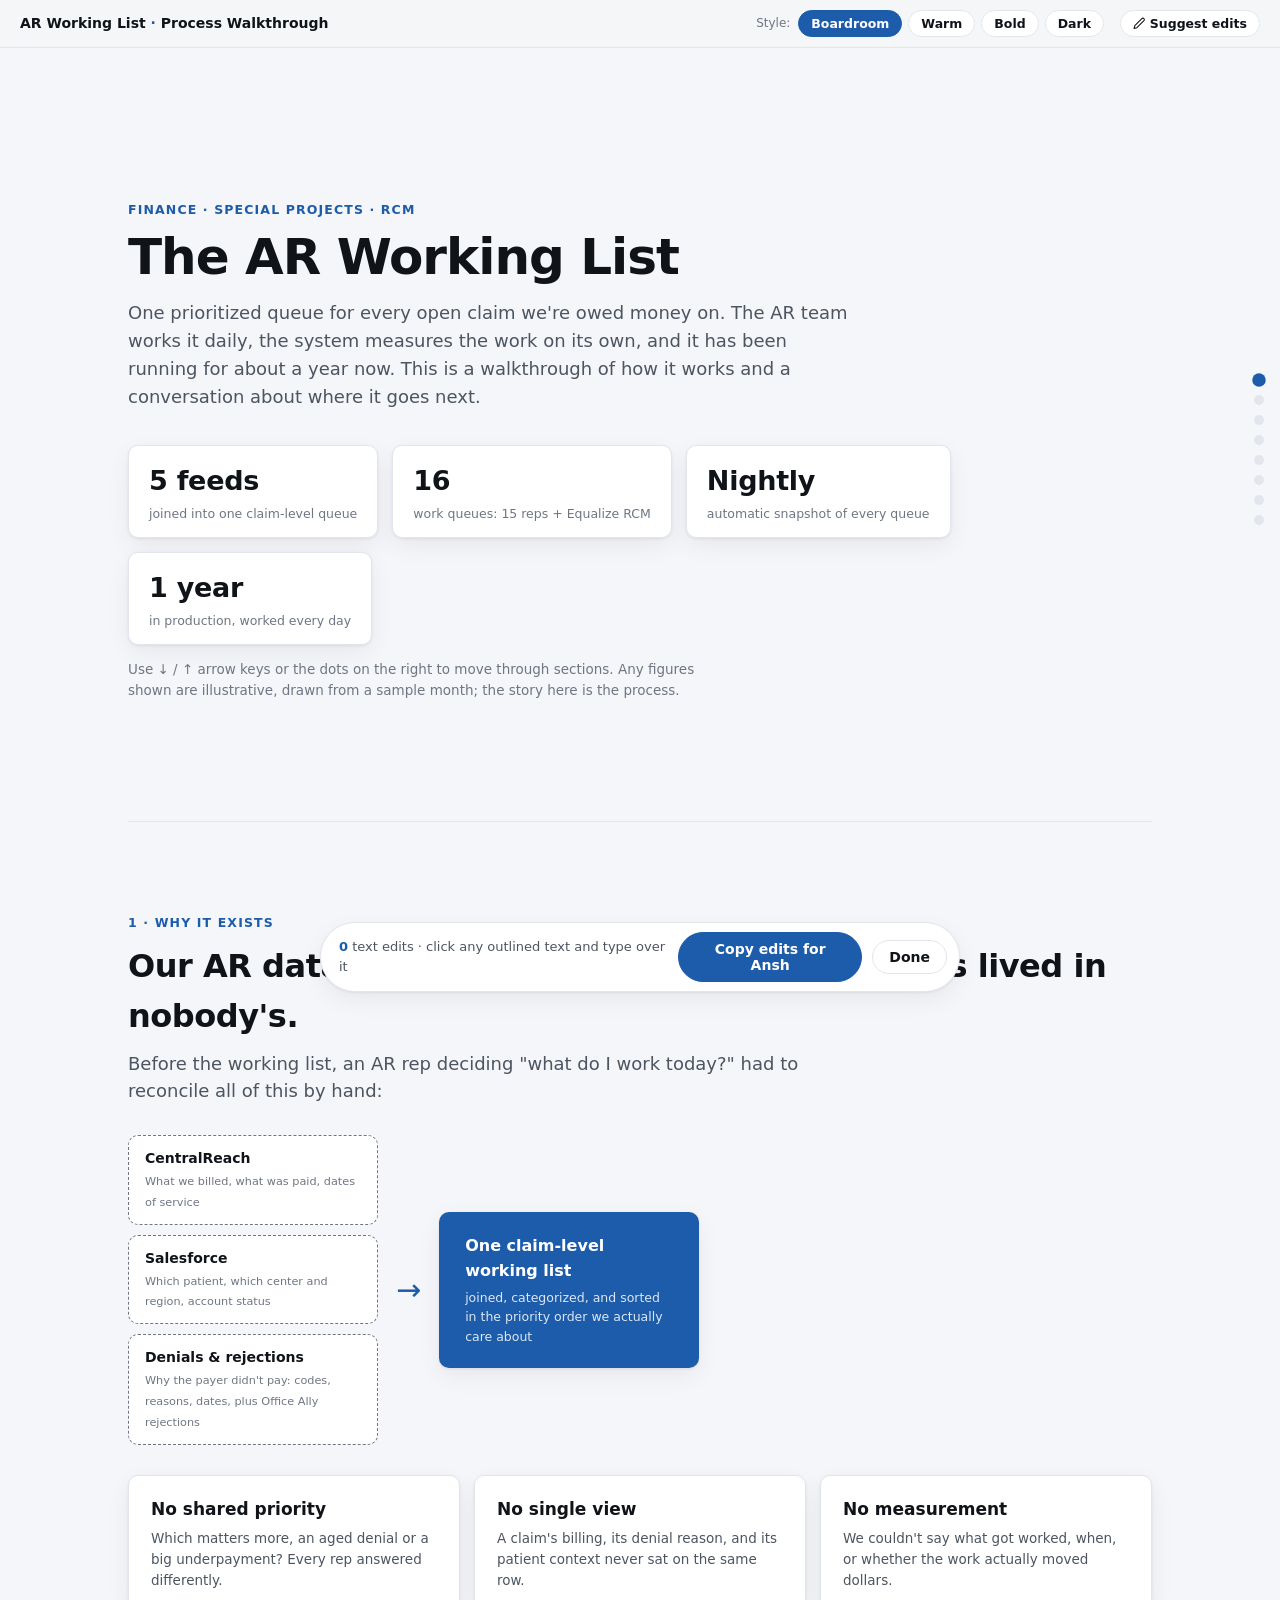
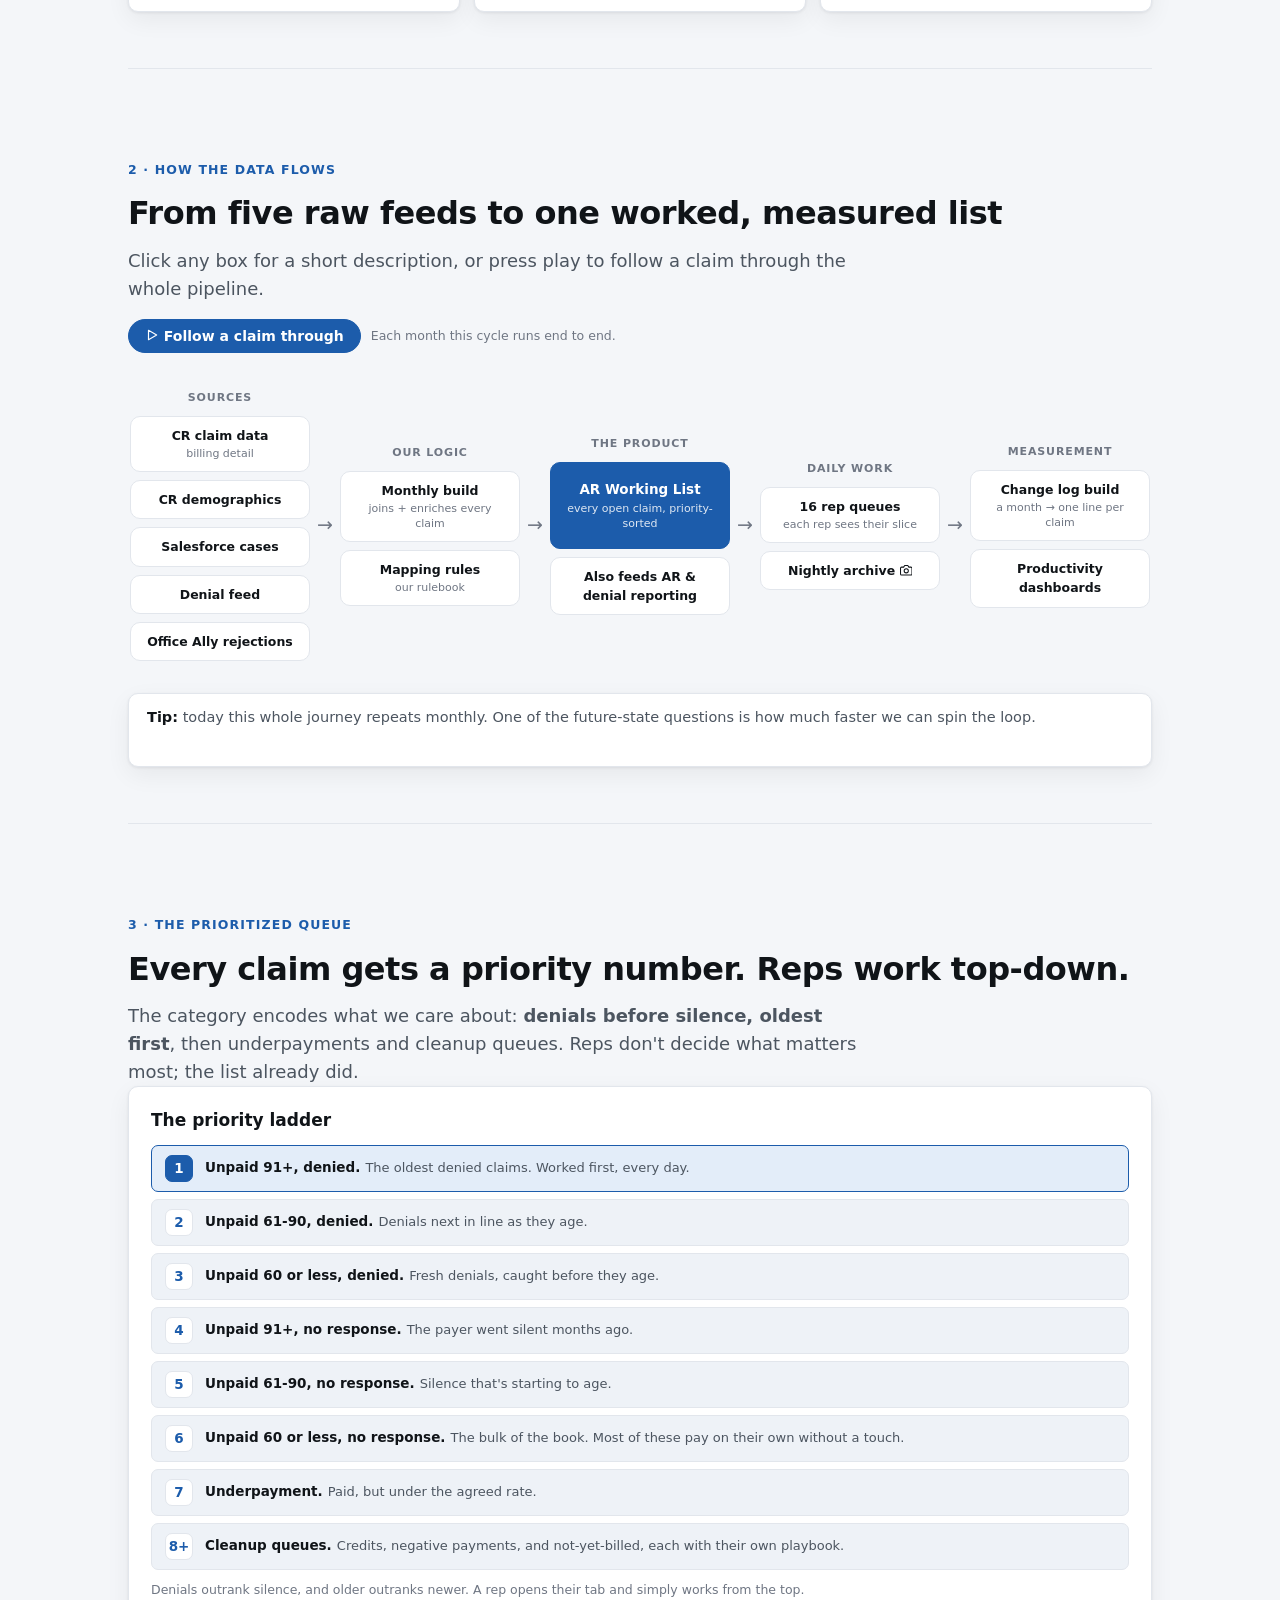
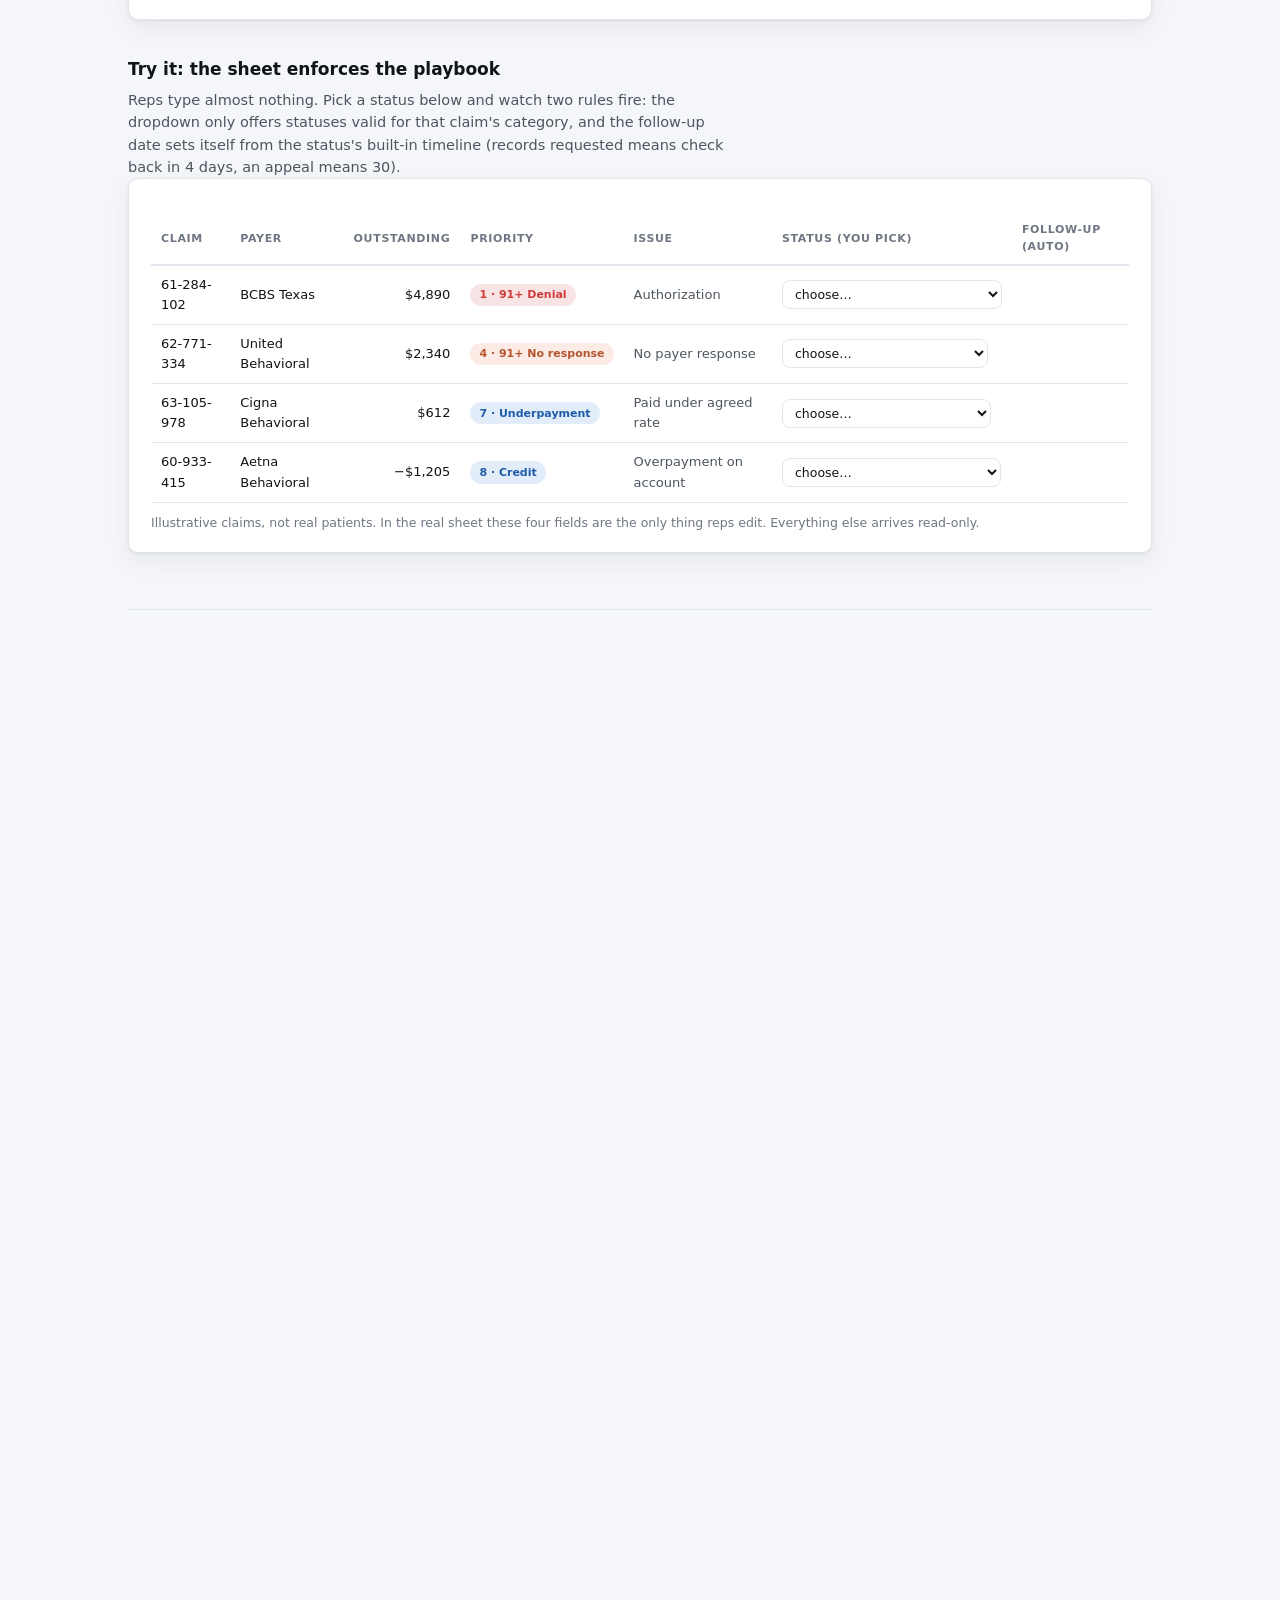
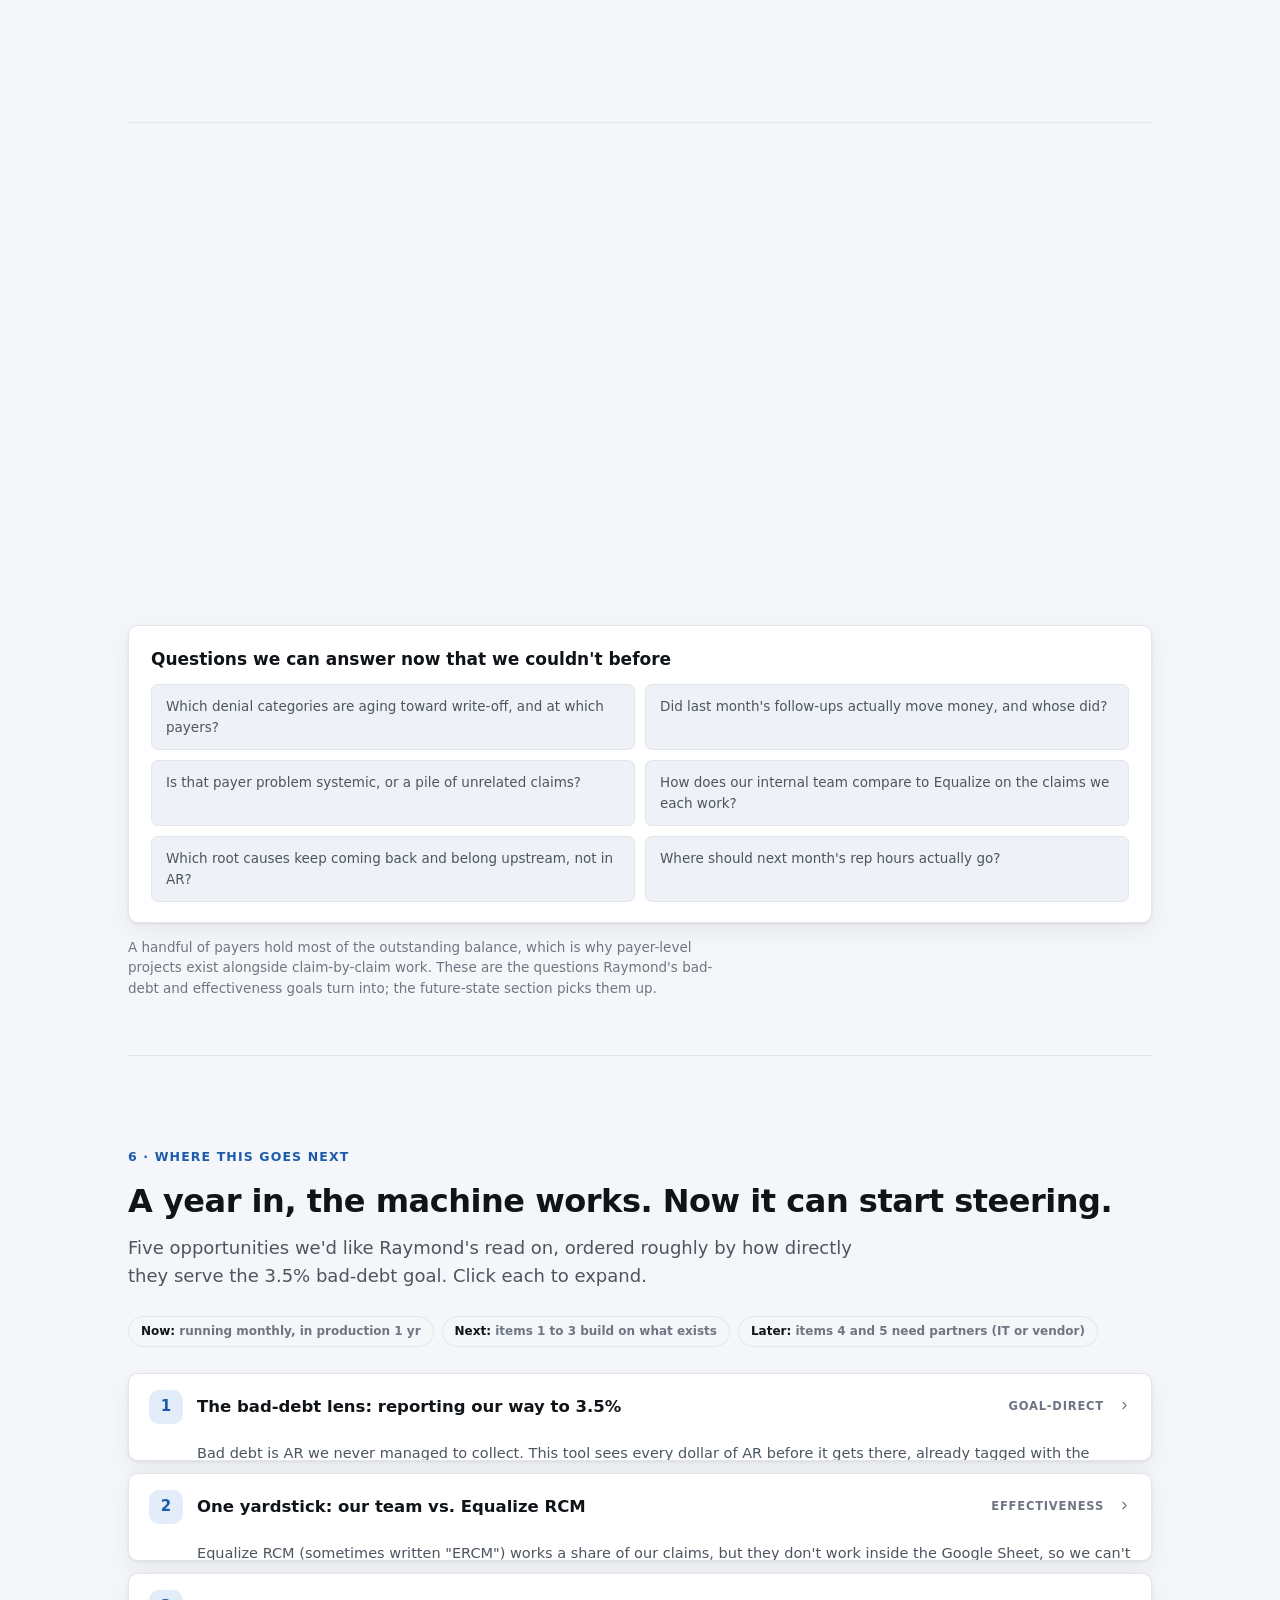
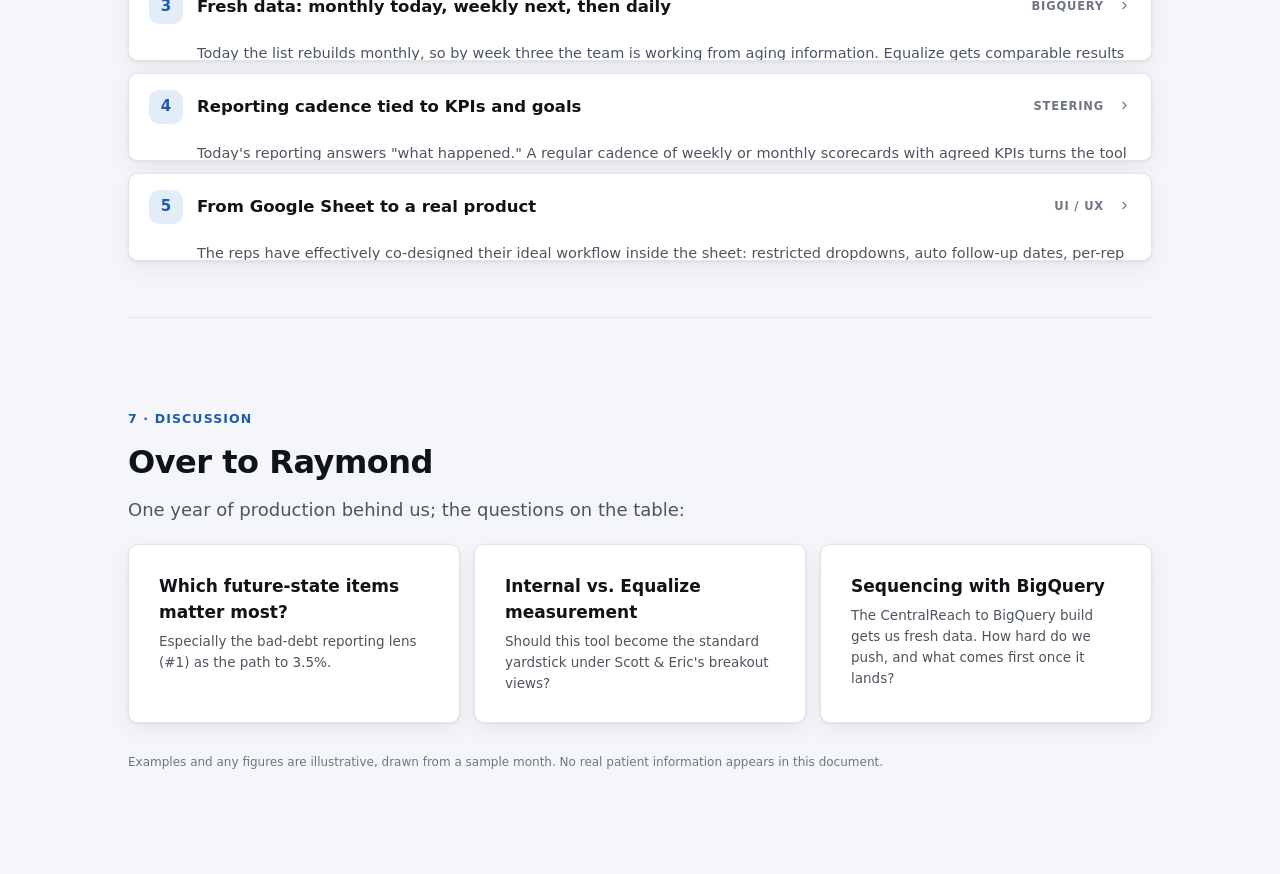
==== ar-worklist-presentation.html @ ab3f5229 "Correct ERCM measurement scope per Scott: back-end effectiveness only Co-Authored-By: Claude Fable 5" ====
<!DOCTYPE html>
<html lang="en" data-theme="boardroom">
<head>
<meta charset="UTF-8">
<meta name="viewport" content="width=device-width, initial-scale=1.0">
<title>The AR Working List · Process Walkthrough</title>
<link rel="icon" href="data:image/svg+xml,%3Csvg xmlns='http://www.w3.org/2000/svg' viewBox='0 0 32 32'%3E%3Crect width='32' height='32' rx='7' fill='%231c5cab'/%3E%3Cpath d='M8 10h16M8 16h11M8 22h13' stroke='white' stroke-width='3' stroke-linecap='round'/%3E%3C/svg%3E">
<style>
  /* ============ THEMES ============ */
  :root{
    --font: system-ui, -apple-system, "Segoe UI", sans-serif;
    --good:#0ca30c; --warn:#fab219; --serious:#ec835a; --critical:#d03b3b;
    --good-text:#006300;
  }
  html[data-theme="boardroom"]{
    --bg:#f4f6f9; --surface:#ffffff; --surface-2:#eef2f7;
    --ink:#101418; --ink-2:#4c5560; --muted:#6f7683;
    --line:#e2e6ec; --accent:#1c5cab; --accent-soft:#e3edf9; --accent-ink:#ffffff;
    --radius:10px; --shadow:0 1px 3px rgba(16,20,24,.07),0 8px 24px rgba(16,20,24,.06);
  }
  html[data-theme="warm"]{
    --bg:#faf7f1; --surface:#fffdf8; --surface-2:#f3eee4;
    --ink:#1c1917; --ink-2:#57534e; --muted:#7b756c;
    --line:#e7e1d5; --accent:#0f766e; --accent-soft:#dcefec; --accent-ink:#ffffff;
    --radius:14px; --shadow:0 1px 3px rgba(28,25,23,.07),0 10px 28px rgba(28,25,23,.07);
  }
  html[data-theme="bold"]{
    --bg:#f5f4fd; --surface:#ffffff; --surface-2:#edebfa;
    --ink:#17143a; --ink-2:#4f4b77; --muted:#726d99;
    --line:#e3e0f2; --accent:#5b4bd6; --accent-soft:#e7e3fb; --accent-ink:#ffffff;
    --radius:16px; --shadow:0 2px 4px rgba(23,20,58,.08),0 12px 32px rgba(23,20,58,.09);
  }
  html[data-theme="dark"]{
    --bg:#0d0d0d; --surface:#1a1a19; --surface-2:#232322;
    --ink:#ffffff; --ink-2:#c3c2b7; --muted:#898781;
    --line:#2c2c2a; --accent:#3987e5; --accent-soft:#16283e; --accent-ink:#ffffff;
    --radius:12px; --shadow:0 1px 3px rgba(0,0,0,.5),0 10px 30px rgba(0,0,0,.45);
    --good-text:#0ca30c;
  }

  /* ============ BASE ============ */
  *{box-sizing:border-box; margin:0;}
  html{scroll-behavior:smooth;}
  body{
    font-family:var(--font); background:var(--bg); color:var(--ink);
    line-height:1.55; transition:background .3s,color .3s;
  }
  main{max-width:1080px; margin:0 auto; padding:0 28px;}
  section{padding:88px 0 56px; min-height:60vh; border-bottom:1px solid var(--line);}
  section:last-of-type{border-bottom:none;}
  h1{font-size:clamp(30px,4.6vw,50px); line-height:1.12; letter-spacing:-.02em;}
  h2{font-size:clamp(23px,3vw,32px); letter-spacing:-.015em; margin-bottom:8px;}
  h3{font-size:17px; margin-bottom:6px;}
  p.lead{font-size:18px; color:var(--ink-2); max-width:64ch;}
  p.note{font-size:13.5px; color:var(--muted); margin-top:14px; max-width:70ch;}
  .kicker{
    display:inline-block; font-size:12.5px; font-weight:700; letter-spacing:.09em;
    text-transform:uppercase; color:var(--accent); margin-bottom:10px;
  }
  .card{
    background:var(--surface); border:1px solid var(--line); border-radius:var(--radius);
    box-shadow:var(--shadow); padding:20px 22px; transition:background .3s,border-color .3s;
  }
  button{
    font-family:var(--font); font-size:14px; font-weight:600; cursor:pointer;
    border:1px solid var(--line); background:var(--surface); color:var(--ink);
    border-radius:999px; padding:8px 16px; transition:all .18s;
  }
  button:hover{border-color:var(--accent); color:var(--accent);}
  button.primary{background:var(--accent); border-color:var(--accent); color:var(--accent-ink);}
  button.primary:hover{filter:brightness(1.1); color:var(--accent-ink);}
  button:disabled{opacity:.45; cursor:default; pointer-events:none;}
  .ic{
    width:1em; height:1em; display:inline-block; vertical-align:-.125em;
    fill:none; stroke:currentColor; stroke-width:2; stroke-linecap:round; stroke-linejoin:round;
  }

  /* ============ TOP BAR ============ */
  .topbar{
    position:sticky; top:0; z-index:50; display:flex; align-items:center; gap:14px;
    padding:10px 20px; background:color-mix(in srgb, var(--bg) 86%, transparent);
    backdrop-filter:blur(10px); border-bottom:1px solid var(--line);
  }
  .topbar .brand{font-weight:700; font-size:14px; white-space:nowrap;}
  .topbar .brand span{color:var(--accent);}
  .themes{margin-left:auto; display:flex; gap:6px; align-items:center; flex-wrap:wrap;}
  .themes .lbl{font-size:12px; color:var(--muted); margin-right:2px;}
  .theme-chip{
    font-size:12.5px; padding:5px 12px; border-radius:999px; font-weight:600;
  }
  .theme-chip.active{background:var(--accent); border-color:var(--accent); color:var(--accent-ink);}
  @media(max-width:700px){
    .topbar{position:static; flex-wrap:wrap; gap:8px; padding:12px 16px;}
    .themes{margin-left:0;}
  }

  /* ============ SIDE NAV DOTS ============ */
  .dots{
    position:fixed; right:16px; top:50%; transform:translateY(-50%); z-index:40;
    display:flex; flex-direction:column; gap:10px;
  }
  .dots a{
    width:10px; height:10px; border-radius:50%; background:var(--line);
    transition:all .25s; position:relative;
  }
  .dots a.active{background:var(--accent); transform:scale(1.35);}
  .dots a:hover::after{
    content:attr(data-label); position:absolute; right:20px; top:50%; transform:translateY(-50%);
    background:var(--ink); color:var(--bg); font-size:11.5px; font-weight:600;
    padding:4px 10px; border-radius:6px; white-space:nowrap;
  }
  @media(max-width:900px){.dots{display:none;}}

  /* ============ REVEAL ANIMATION ============ */
  .rv{opacity:0; transform:translateY(22px); transition:opacity .6s ease,transform .6s ease;}
  .rv.in{opacity:1; transform:none;}
  .rv.d1{transition-delay:.1s}.rv.d2{transition-delay:.22s}.rv.d3{transition-delay:.34s}.rv.d4{transition-delay:.46s}

  /* ============ TITLE ============ */
  #title{display:flex; flex-direction:column; justify-content:center; min-height:86vh;}
  .title-stats{display:flex; gap:14px; flex-wrap:wrap; margin-top:34px;}
  .stat{
    background:var(--surface); border:1px solid var(--line); border-radius:var(--radius);
    box-shadow:var(--shadow); padding:14px 20px; min-width:150px;
  }
  .stat .v{font-size:27px; font-weight:650; letter-spacing:-.01em;}
  .stat .l{font-size:12.5px; color:var(--muted); margin-top:2px;}
  .stat .d{font-size:12px; color:var(--good-text); font-weight:600;}

  /* ============ PROBLEM SECTION ============ */
  .silo-wrap{display:flex; align-items:center; gap:18px; margin-top:30px; flex-wrap:wrap;}
  .silos{display:flex; flex-direction:column; gap:10px;}
  .silo{
    padding:12px 16px; border-radius:var(--radius); border:1px dashed var(--muted);
    background:var(--surface); font-size:13.5px; max-width:250px;
    transition:transform .5s, border-color .5s;
  }
  .silo b{display:block; font-size:14px;}
  .silo small{color:var(--muted);}
  .converge-arrow{font-size:30px; color:var(--accent); flex-shrink:0;}
  .one-list{
    padding:22px 26px; border-radius:var(--radius); background:var(--accent);
    color:var(--accent-ink); font-weight:650; font-size:16px; box-shadow:var(--shadow);
    max-width:260px;
  }
  .one-list small{display:block; font-weight:400; opacity:.85; font-size:12.5px; margin-top:4px;}
  .pains{display:grid; grid-template-columns:repeat(auto-fit,minmax(240px,1fr)); gap:14px; margin-top:30px;}

  /* ============ PIPELINE ============ */
  .pipe{
    display:flex; gap:0; align-items:stretch; margin-top:26px; overflow-x:auto;
    padding:10px 2px 18px;
  }
  .pcol{display:flex; flex-direction:column; gap:8px; justify-content:center; min-width:158px; flex:1;}
  .pcol-title{font-size:11px; font-weight:700; text-transform:uppercase; letter-spacing:.08em; color:var(--muted); text-align:center; margin-bottom:2px;}
  .pnode{
    background:var(--surface); border:1.5px solid var(--line); border-radius:var(--radius);
    padding:9px 11px; font-size:12.5px; font-weight:600; text-align:center; cursor:pointer;
    transition:all .25s; position:relative;
  }
  .pnode small{display:block; font-weight:400; color:var(--muted); font-size:11px; line-height:1.35; margin-top:2px;}
  .pnode:hover{border-color:var(--accent);}
  .pnode.hot{
    border-color:var(--accent); background:var(--accent-soft);
    box-shadow:0 0 0 3px color-mix(in srgb, var(--accent) 22%, transparent);
  }
  .pnode.sel{border-color:var(--accent); background:var(--accent-soft);}
  .pnode.big{background:var(--accent); border-color:var(--accent); color:var(--accent-ink); padding:16px 12px; font-size:13.5px;}
  .pnode.big small{color:var(--accent-ink); opacity:.85;}
  .pnode.big.hot{box-shadow:0 0 0 4px color-mix(in srgb, var(--accent) 35%, transparent);}
  .plink{
    display:flex; align-items:center; justify-content:center; min-width:30px; color:var(--muted);
    font-size:19px; flex-shrink:0;
  }
  .plink.flow{color:var(--accent); animation:pulseArrow 1.4s infinite;}
  @keyframes pulseArrow{0%,100%{opacity:.45}50%{opacity:1}}
  .pipe-detail{
    margin-top:14px; min-height:74px; font-size:14.5px; color:var(--ink-2);
    border:1px solid var(--line); padding:12px 18px; background:var(--surface);
    border-radius:var(--radius); box-shadow:var(--shadow);
  }
  .pipe-detail b{color:var(--ink);}
  .pipe-controls{display:flex; gap:10px; margin-top:16px; align-items:center;}
  .pipe-controls .hint{font-size:12.5px; color:var(--muted);}

  .chart-note{font-size:12.5px; color:var(--muted); margin-top:10px;}

  /* ============ PRIORITY LADDER ============ */
  .ladder{display:flex; flex-direction:column; gap:7px;}
  .lrow{
    display:flex; gap:12px; align-items:flex-start; padding:9px 13px;
    border:1px solid var(--line); border-radius:calc(var(--radius) - 3px); background:var(--surface-2);
  }
  .lrow .ln{
    font-weight:800; color:var(--accent); font-size:13.5px; min-width:28px; text-align:center;
    background:var(--surface); border:1px solid var(--line); border-radius:7px; padding:2px 0; flex-shrink:0;
  }
  .lrow b{font-size:13.5px;}
  .lrow .ld{color:var(--ink-2); font-size:13px;}
  .lrow.top{border-color:var(--accent); background:var(--accent-soft);}
  .lrow.top .ln{background:var(--accent); border-color:var(--accent); color:var(--accent-ink);}

  /* ============ QUESTIONS GRID ============ */
  .qgrid{display:grid; grid-template-columns:1fr 1fr; gap:10px;}
  @media(max-width:700px){.qgrid{grid-template-columns:1fr;}}
  .qgrid .q{
    padding:11px 14px; border:1px solid var(--line); border-radius:calc(var(--radius) - 3px);
    background:var(--surface-2); font-size:13.5px; color:var(--ink-2);
  }

  /* ============ WORKLIST DEMO ============ */
  .demo-table{width:100%; border-collapse:collapse; font-size:13px; margin-top:14px;}
  .demo-table th{
    text-align:left; font-size:11px; text-transform:uppercase; letter-spacing:.06em;
    color:var(--muted); padding:8px 10px; border-bottom:2px solid var(--line);
  }
  .demo-table td{padding:9px 10px; border-bottom:1px solid var(--line); vertical-align:middle;}
  .demo-table tr:hover td{background:var(--surface-2);}
  .pill{
    display:inline-block; font-size:11px; font-weight:700; padding:2.5px 9px; border-radius:999px;
    background:var(--accent-soft); color:var(--accent); white-space:nowrap;
  }
  .pill.p1{background:color-mix(in srgb,var(--critical) 14%, var(--surface)); color:var(--critical);}
  .pill.p2{background:color-mix(in srgb,var(--serious) 16%, var(--surface)); color:#b4552f;}
  html[data-theme="dark"] .pill.p2{color:var(--serious);}
  .demo-table select{
    font-family:var(--font); font-size:12.5px; padding:5px 8px; border-radius:8px;
    border:1px solid var(--line); background:var(--surface); color:var(--ink); max-width:220px;
  }
  .fu-chip{
    display:inline-block; font-size:11.5px; font-weight:600; padding:3px 9px; border-radius:8px;
    background:var(--surface-2); color:var(--ink-2); opacity:0; transform:translateY(6px);
    transition:all .4s;
  }
  .fu-chip.show{opacity:1; transform:none;}
  .fu-chip b{color:var(--good-text);}
  .money{font-variant-numeric:tabular-nums; text-align:right;}

  /* ============ ARCHIVE SIMULATOR ============ */
  .sim{margin-top:22px;}
  .sim-stage{display:grid; grid-template-columns:1fr 300px; gap:24px; align-items:start;}
  @media(max-width:860px){.sim-stage{grid-template-columns:1fr;}}
  .day-strip{display:flex; gap:8px; flex-wrap:wrap; margin-bottom:16px;}
  .day{
    width:46px; text-align:center; font-size:11px; padding:7px 0 5px; border-radius:9px;
    border:1px solid var(--line); background:var(--surface); color:var(--muted);
    transition:all .3s;
  }
  .day b{display:block; font-size:14px; color:var(--ink-2);}
  .day.today{border-color:var(--accent); background:var(--accent-soft); color:var(--accent);}
  .day.today b{color:var(--accent);}
  .day.snapped{border-style:solid; border-color:var(--good); }
  .day .cam{font-size:11px; visibility:hidden;}
  .day.snapped .cam{visibility:visible; color:var(--good);}
  .sheet-mini{
    border:1px solid var(--line); border-radius:var(--radius); overflow:hidden; font-size:12.5px;
    background:var(--surface);
  }
  .sheet-mini .rowline{display:grid; grid-template-columns:1.1fr 1.5fr 1fr; gap:8px; padding:8px 12px; border-bottom:1px solid var(--line);}
  .sheet-mini .rowline.head{font-size:10.5px; text-transform:uppercase; letter-spacing:.05em; color:var(--muted); background:var(--surface-2); font-weight:700;}
  .sheet-mini .chg{animation:flashCell 1s;}
  @keyframes flashCell{0%{background:var(--accent-soft);}100%{background:transparent;}}
  .stack{position:relative; height:106px; margin-top:10px;}
  .snapcard{
    position:absolute; left:0; right:36px; height:48px; border-radius:9px;
    background:var(--surface); border:1px solid var(--line); box-shadow:var(--shadow);
    font-size:11.5px; padding:8px 12px 5px; color:var(--ink-2); overflow:hidden;
    transition:all .5s cubic-bezier(.2,.7,.2,1); opacity:0; transform:translateY(-26px) scale(.95);
  }
  .snapcard b{font-size:12px; color:var(--ink);}
  .snapcard.landed{opacity:1; transform:none;}
  .snapcard.buried{background:var(--surface-2);}
  .sim-log{font-size:12.5px; color:var(--ink-2); min-height:20px; margin-top:8px;}
  .server-panel{position:sticky; top:70px;}
  .server-box{
    border:1.5px solid var(--line); border-radius:var(--radius); padding:14px 16px;
    background:var(--surface-2); font-size:13px;
  }
  .server-box .srv-title{display:flex; gap:8px; align-items:center; font-weight:700; font-size:13px;}
  .srv-dot{width:9px; height:9px; border-radius:50%; background:var(--muted);}
  .srv-dot.on{background:var(--good); animation:blink 1s infinite;}
  @keyframes blink{50%{opacity:.35;}}
  .srv-steps{margin:10px 0 0; padding:0; list-style:none;}
  .srv-steps li{
    padding:6px 0 6px 26px; position:relative; color:var(--muted); font-size:12.5px;
    transition:color .3s;
  }
  .srv-steps li::before{
    content:"○"; position:absolute; left:4px; color:var(--muted);
  }
  .srv-steps li.doing{color:var(--ink);}
  .srv-steps li.doing::before{content:"◐"; color:var(--accent);}
  .srv-steps li.done{color:var(--ink-2);}
  .srv-steps li.done::before{content:"●"; color:var(--good);}
  .result-card{
    margin-top:16px; border:1.5px solid var(--good); border-radius:var(--radius);
    padding:14px 16px; background:var(--surface); opacity:0; transform:translateY(14px);
    transition:all .5s; font-size:13px;
  }
  .result-card.show{opacity:1; transform:none;}
  .result-card .cl{
    font-family:ui-monospace,Consolas,monospace; font-size:12px; background:var(--surface-2);
    border-radius:8px; padding:8px 10px; margin:8px 0; min-height:34px; color:var(--ink-2);
    word-break:break-word;
  }
  .result-kpis{display:flex; gap:16px; flex-wrap:wrap; margin-top:6px;}
  .result-kpis .k{font-size:12px; color:var(--muted);}
  .result-kpis .k b{display:block; font-size:17px; color:var(--ink); font-weight:650;}
  .result-kpis .k b.up{color:var(--good-text);}

  /* ============ MEASURE SECTION ============ */
  .metric-grid{display:grid; grid-template-columns:repeat(auto-fit,minmax(230px,1fr)); gap:14px; margin-top:24px;}
  .metric-grid .card b.big{font-size:22px; letter-spacing:-.01em;}
  .metric-grid .card .sub{font-size:12.5px; color:var(--muted);}

  /* ============ FUTURE ============ */
  .future-list{display:flex; flex-direction:column; gap:12px; margin-top:26px;}
  .fitem{
    border:1px solid var(--line); border-radius:var(--radius); background:var(--surface);
    box-shadow:var(--shadow); overflow:hidden; transition:border-color .25s;
  }
  .fitem.open{border-color:var(--accent);}
  .fhead{
    display:flex; align-items:center; gap:14px; padding:16px 20px; cursor:pointer; user-select:none;
  }
  .fnum{
    width:34px; height:34px; border-radius:10px; background:var(--accent-soft); color:var(--accent);
    display:flex; align-items:center; justify-content:center; font-weight:800; font-size:15px; flex-shrink:0;
  }
  .fhead h3{margin:0; font-size:16.5px;}
  .fhead .tag{margin-left:auto; font-size:11.5px; font-weight:700; color:var(--muted); text-transform:uppercase; letter-spacing:.07em; white-space:nowrap;}
  .fhead .chev{color:var(--muted); transition:transform .3s; font-size:13px;}
  .fitem.open .chev{transform:rotate(90deg);}
  .fbody{
    display:grid; grid-template-rows:0fr; overflow:hidden;
    transition:grid-template-rows .45s ease;
    font-size:14.5px; color:var(--ink-2);
  }
  .fitem.open .fbody{grid-template-rows:1fr;}
  .fbody-inner{padding:2px 20px 18px 68px; min-height:0; overflow:hidden;}
  .fbody ul{margin:8px 0 0 18px; padding:0;}
  .fbody li{margin-bottom:5px;}
  .fbody .why{
    font-size:12.5px; font-weight:700; text-transform:uppercase; letter-spacing:.07em;
    color:var(--accent); margin-top:12px;
  }
  .horizon{display:flex; gap:8px; margin-top:26px; flex-wrap:wrap;}
  .hz{font-size:12px; padding:5px 12px; border-radius:999px; border:1px solid var(--line); color:var(--muted); font-weight:600;}
  .hz b{color:var(--ink);}

  /* ============ CLOSING ============ */
  #close .card{padding:28px 30px;}
  .ask-grid{display:grid; grid-template-columns:repeat(auto-fit,minmax(240px,1fr)); gap:14px; margin-top:20px;}
  footer{padding:30px 0 46px; font-size:12px; color:var(--muted);}

  /* ============ SUGGEST-EDITS MODE ============ */
  body.editing [contenteditable="true"]{
    outline:1.5px dashed color-mix(in srgb, var(--accent) 50%, transparent);
    outline-offset:3px; border-radius:4px; cursor:text;
  }
  body.editing [contenteditable="true"]:hover{outline-color:var(--accent);}
  body.editing [contenteditable="true"]:focus{outline:2px solid var(--accent);}
  body.editing [contenteditable="true"].edited{outline:2px solid var(--good);}
  .editbar{
    position:fixed; bottom:18px; left:50%; transform:translate(-50%,110px); z-index:60;
    display:flex; gap:10px; align-items:center;
    background:var(--surface); border:1px solid var(--line); border-radius:999px;
    box-shadow:var(--shadow); padding:9px 12px 9px 18px; font-size:13px; color:var(--ink-2);
    transition:transform .35s;
  }
  body.editing .editbar{transform:translate(-50%,0);}
  .editbar .cnt{color:var(--accent); font-weight:700;}
  @media(max-width:700px){.editbar{width:calc(100% - 24px); flex-wrap:wrap; border-radius:16px;}}

  /* ============ REDUCED MOTION ============ */
  @media (prefers-reduced-motion: reduce){
    html{scroll-behavior:auto;}
    .rv{transition:none; transform:none; opacity:1;}
    .snapcard,.editbar,.fu-chip,.fbody,.chev{transition:none;}
    .plink.flow{animation:none;}
    .srv-dot.on{animation:none;}
    .sheet-mini .chg{animation:none;}
  }

</style>
</head>
<body>

<div class="topbar">
  <div class="brand">AR Working List <span>·</span> Process Walkthrough</div>
  <div class="themes">
    <span class="lbl">Style:</span>
    <button class="theme-chip active" data-set-theme="boardroom">Boardroom</button>
    <button class="theme-chip" data-set-theme="warm">Warm</button>
    <button class="theme-chip" data-set-theme="bold">Bold</button>
    <button class="theme-chip" data-set-theme="dark">Dark</button>
    <button class="theme-chip" id="editToggle" style="margin-left:10px;"><svg class="ic" viewBox="0 0 24 24"><path d="M17 3a2.828 2.828 0 1 1 4 4L7.5 20.5 2 22l1.5-5.5L17 3z"/></svg> Suggest edits</button>
  </div>
</div>

<nav class="dots" id="dots"></nav>

<main>

<!-- ============ 1. TITLE ============ -->
<section id="title" data-nav="Overview">
  <span class="kicker rv">Finance · Special Projects · RCM</span>
  <h1 class="rv d1">The AR Working List</h1>
  <p class="lead rv d2" style="margin-top:14px;">
    One prioritized queue for every open claim we're owed money on. The AR team works it daily,
    the system measures the work on its own, and it has been running for about a year now.
    This is a walkthrough of how it works and a conversation about where it goes next.
  </p>
  <div class="title-stats">
    <div class="stat rv d1"><div class="v">5 feeds</div><div class="l">joined into one claim-level queue</div></div>
    <div class="stat rv d2"><div class="v">16</div><div class="l">work queues: 15 reps + Equalize RCM</div></div>
    <div class="stat rv d3"><div class="v">Nightly</div><div class="l">automatic snapshot of every queue</div></div>
    <div class="stat rv d4"><div class="v">1 year</div><div class="l">in production, worked every day</div></div>
  </div>
  <p class="note rv d4">Use ↓ / ↑ arrow keys or the dots on the right to move through sections. Any figures shown are illustrative, drawn from a sample month; the story here is the process.</p>
</section>

<!-- ============ 2. THE PROBLEM ============ -->
<section id="problem" data-nav="The problem">
  <span class="kicker rv">1 · Why it exists</span>
  <h2 class="rv">Our AR data lived in three places. Our priorities lived in nobody's.</h2>
  <p class="lead rv d1">Before the working list, an AR rep deciding "what do I work today?" had to reconcile all of this by hand:</p>

  <div class="silo-wrap rv d2">
    <div class="silos">
      <div class="silo"><b>CentralReach</b><small>What we billed, what was paid, dates of service</small></div>
      <div class="silo"><b>Salesforce</b><small>Which patient, which center and region, account status</small></div>
      <div class="silo"><b>Denials &amp; rejections</b><small>Why the payer didn't pay: codes, reasons, dates, plus Office Ally rejections</small></div>
    </div>
    <div class="converge-arrow">→</div>
    <div class="one-list">One claim-level working list<small>joined, categorized, and sorted in the priority order we actually care about</small></div>
  </div>

  <div class="pains">
    <div class="card rv d1"><h3>No shared priority</h3><p style="font-size:13.5px;color:var(--ink-2);">Which matters more, an aged denial or a big underpayment? Every rep answered differently.</p></div>
    <div class="card rv d2"><h3>No single view</h3><p style="font-size:13.5px;color:var(--ink-2);">A claim's billing, its denial reason, and its patient context never sat on the same row.</p></div>
    <div class="card rv d3"><h3>No measurement</h3><p style="font-size:13.5px;color:var(--ink-2);">We couldn't say what got worked, when, or whether the work actually moved dollars.</p></div>
  </div>
</section>

<!-- ============ 3. PIPELINE ============ -->
<section id="pipeline" data-nav="How data flows">
  <span class="kicker rv">2 · How the data flows</span>
  <h2 class="rv">From five raw feeds to one worked, measured list</h2>
  <p class="lead rv d1">Click any box for a short description, or press play to follow a claim through the whole pipeline.</p>

  <div class="pipe-controls rv d2">
    <button class="primary" id="playPipe"><svg class="ic" viewBox="0 0 24 24"><polygon points="6 4 20 12 6 20 6 4"/></svg> Follow a claim through</button>
    <span class="hint" id="pipeHint">Each month this cycle runs end to end.</span>
  </div>

  <div class="pipe rv d2" id="pipe">
    <div class="pcol">
      <div class="pcol-title">Sources</div>
      <div class="pnode" data-step="0" data-info="<b>CentralReach billing detail.</b> Every claim we submitted: amounts billed, dates of service, the payer it went to, the rendering provider.">CR claim data<small>billing detail</small></div>
      <div class="pnode" data-step="0" data-info="<b>CentralReach demographics.</b> Patient and guardian details.">CR demographics</div>
      <div class="pnode" data-step="0" data-info="<b>Salesforce.</b> The case side: region, center, account status, assigned BCBA, program dates.">Salesforce cases</div>
      <div class="pnode" data-step="0" data-info="<b>Payer denials.</b> Denial codes, reasons, and dates straight from payer responses.">Denial feed</div>
      <div class="pnode" data-step="0" data-info="<b>Office Ally rejections.</b> Claims that bounced at Office Ally before the payer ever saw them.">Office Ally rejections</div>
    </div>
    <div class="plink" data-flow="1">→</div>
    <div class="pcol">
      <div class="pcol-title">Our logic</div>
      <div class="pnode" data-step="1" data-info="<b>The monthly build.</b> Code we run on a server joins all five feeds into one row per claim, then applies our mapping tables (denial reason to category, payer to bucket, claim ID continuity across rebills) so every claim arrives categorized and consistent.">Monthly build<small>joins + enriches every claim</small></div>
      <div class="pnode" data-step="1" data-info="<b>Mapping tables.</b> The rulebook we maintain: how denial reasons group into categories, how payer plans roll up, which statuses count as real work, and how a rebilled claim keeps its identity.">Mapping rules<small>our rulebook</small></div>
    </div>
    <div class="plink" data-flow="2">→</div>
    <div class="pcol">
      <div class="pcol-title">The product</div>
      <div class="pnode big" data-step="2" data-info="<b>The AR Working List.</b> One row for every open claim, each with a priority category, a denial category, aging, and dollars outstanding. Sorted in the order we want it worked.">AR Working List<small>every open claim, priority-sorted</small></div>
      <div class="pnode" data-step="2" data-info="<b>Downstream reporting.</b> The same list also feeds aging summaries, denial resolve rates, payment/collection summaries, and the denial forecast.">Also feeds AR &amp; denial reporting</div>
    </div>
    <div class="plink" data-flow="3">→</div>
    <div class="pcol">
      <div class="pcol-title">Daily work</div>
      <div class="pnode" data-step="3" data-info="<b>The team's workspace.</b> Each rep gets their own tab showing only their claims. They record a date worked, a status, and notes per touch, and the follow-up date fills itself in based on the status chosen.">16 rep queues<small>each rep sees their slice</small></div>
      <div class="pnode" data-step="3" data-info="<b>Nightly snapshot.</b> Every night an automated process takes a complete copy of the workspace, so we have a photo of the list for every day of the month.">Nightly archive <svg class="ic" viewBox="0 0 24 24"><path d="M23 19a2 2 0 0 1-2 2H3a2 2 0 0 1-2-2V8a2 2 0 0 1 2-2h4l2-3h6l2 3h4a2 2 0 0 1 2 2z"/><circle cx="12" cy="13" r="4"/></svg></div>
    </div>
    <div class="plink" data-flow="4">→</div>
    <div class="pcol">
      <div class="pcol-title">Measurement</div>
      <div class="pnode" data-step="4" data-info="<b>Month-end changelog.</b> Code compares each day's snapshot to the day before and condenses a month of copies into one line per claim: every status change, date-stamped, plus touch counts and dollars collected vs. the start of the month.">Change log build<small>a month → one line per claim</small></div>
      <div class="pnode" data-step="4" data-info="<b>Productivity reporting.</b> Per-rep dashboards: claims assigned, touches, follow-ups, and dollars moved per follow-up, plus summaries by type of work.">Productivity dashboards</div>
    </div>
  </div>

  <div class="pipe-detail rv d3" id="pipeDetail">
    <b>Tip:</b> today this whole journey repeats monthly. One of the future-state questions is how much faster we can spin the loop.
  </div>
</section>

<!-- ============ 4. PRIORITIZATION ============ -->
<section id="priority" data-nav="Prioritization">
  <span class="kicker rv">3 · The prioritized queue</span>
  <h2 class="rv">Every claim gets a priority number. Reps work top-down.</h2>
  <p class="lead rv d1">The category encodes what we care about: <b>denials before silence, oldest first</b>, then underpayments and cleanup queues. Reps don't decide what matters most; the list already did.</p>

  <div class="card rv d2">
    <h3 style="margin-bottom:12px;">The priority ladder</h3>
    <div class="ladder">
      <div class="lrow top"><span class="ln">1</span><div><b>Unpaid 91+, denied.</b> <span class="ld">The oldest denied claims. Worked first, every day.</span></div></div>
      <div class="lrow"><span class="ln">2</span><div><b>Unpaid 61-90, denied.</b> <span class="ld">Denials next in line as they age.</span></div></div>
      <div class="lrow"><span class="ln">3</span><div><b>Unpaid 60 or less, denied.</b> <span class="ld">Fresh denials, caught before they age.</span></div></div>
      <div class="lrow"><span class="ln">4</span><div><b>Unpaid 91+, no response.</b> <span class="ld">The payer went silent months ago.</span></div></div>
      <div class="lrow"><span class="ln">5</span><div><b>Unpaid 61-90, no response.</b> <span class="ld">Silence that's starting to age.</span></div></div>
      <div class="lrow"><span class="ln">6</span><div><b>Unpaid 60 or less, no response.</b> <span class="ld">The bulk of the book. Most of these pay on their own without a touch.</span></div></div>
      <div class="lrow"><span class="ln">7</span><div><b>Underpayment.</b> <span class="ld">Paid, but under the agreed rate.</span></div></div>
      <div class="lrow"><span class="ln">8+</span><div><b>Cleanup queues.</b> <span class="ld">Credits, negative payments, and not-yet-billed, each with their own playbook.</span></div></div>
    </div>
    <div class="chart-note">Denials outrank silence, and older outranks newer. A rep opens their tab and simply works from the top.</div>
  </div>

  <h3 class="rv" style="margin-top:36px;">Try it: the sheet enforces the playbook</h3>
  <p class="rv d1" style="font-size:14.5px;color:var(--ink-2);max-width:66ch;">
    Reps type almost nothing. Pick a status below and watch two rules fire: the dropdown only offers
    statuses valid for that claim's category, and the follow-up date sets itself from the
    status's built-in timeline (records requested means check back in 4 days, an appeal means 30).
  </p>

  <div class="card rv d2" style="overflow-x:auto;">
    <table class="demo-table" id="demoTable">
      <thead><tr>
        <th>Claim</th><th>Payer</th><th style="text-align:right">Outstanding</th><th>Priority</th><th>Issue</th><th>Status (you pick)</th><th>Follow-up (auto)</th>
      </tr></thead>
      <tbody></tbody>
    </table>
    <p class="chart-note">Illustrative claims, not real patients. In the real sheet these four fields are the only thing reps edit. Everything else arrives read-only.</p>
  </div>
</section>

<!-- ============ 5. ARCHIVE + CHANGELOG ============ -->
<section id="loop" data-nav="Daily archive → changelog">
  <span class="kicker rv">4 · The part you can't see in the sheet</span>
  <h2 class="rv">Every night we photograph the list. At month end, code turns the photos into a story.</h2>
  <p class="lead rv d1">
    This is how productivity gets measured without anyone self-reporting. Run the simulation:
    watch a rep work one claim across a month, the nightly archive collect its snapshots,
    and the month-end build compress it all into one change-log line with computed totals.
  </p>

  <div class="sim rv d2">
    <div style="display:flex; gap:10px; flex-wrap:wrap; margin-bottom:18px;">
      <button class="primary" id="simRun"><svg class="ic" viewBox="0 0 24 24"><polygon points="6 4 20 12 6 20 6 4"/></svg> Play the month</button>
      <button id="simBuild" disabled><svg class="ic" viewBox="0 0 24 24"><circle cx="12" cy="12" r="3"/><path d="M19.4 15a1.65 1.65 0 0 0 .33 1.82l.06.06a2 2 0 0 1 0 2.83 2 2 0 0 1-2.83 0l-.06-.06a1.65 1.65 0 0 0-1.82-.33 1.65 1.65 0 0 0-1 1.51V21a2 2 0 0 1-2 2 2 2 0 0 1-2-2v-.09A1.65 1.65 0 0 0 9 19.4a1.65 1.65 0 0 0-1.82.33l-.06.06a2 2 0 0 1-2.83 0 2 2 0 0 1 0-2.83l.06-.06a1.65 1.65 0 0 0 .33-1.82 1.65 1.65 0 0 0-1.51-1H3a2 2 0 0 1-2-2 2 2 0 0 1 2-2h.09A1.65 1.65 0 0 0 4.6 9a1.65 1.65 0 0 0-.33-1.82l-.06-.06a2 2 0 0 1 0-2.83 2 2 0 0 1 2.83 0l.06.06a1.65 1.65 0 0 0 1.82.33H9a1.65 1.65 0 0 0 1-1.51V3a2 2 0 0 1 2-2 2 2 0 0 1 2 2v.09a1.65 1.65 0 0 0 1 1.51 1.65 1.65 0 0 0 1.82-.33l.06-.06a2 2 0 0 1 2.83 0 2 2 0 0 1 0 2.83l-.06.06a1.65 1.65 0 0 0-.33 1.82V9a1.65 1.65 0 0 0 1.51 1H21a2 2 0 0 1 2 2 2 2 0 0 1-2 2h-.09a1.65 1.65 0 0 0-1.51 1z"/></svg> Run month-end changelog build</button>
      <button id="simReset"><svg class="ic" viewBox="0 0 24 24"><path d="M1 4v6h6"/><path d="M3.51 15a9 9 0 1 0 2.13-9.36L1 10"/></svg> Reset</button>
    </div>

    <div class="sim-stage">
      <div>
        <div class="day-strip" id="dayStrip"></div>

        <div class="sheet-mini" id="sheetMini">
          <div class="rowline head"><div>Claim 61-402-887</div><div>Status</div><div>Insurance paid</div></div>
          <div class="rowline"><div>BCBS TX · $3,412 · Denial (Authorization)</div><div id="smStatus">—</div><div id="smPaid" class="money">$0</div></div>
        </div>
        <div class="sim-log" id="simLog">The rep's tab, live. Press play.</div>

        <h3 style="margin-top:20px;font-size:13px;color:var(--muted);text-transform:uppercase;letter-spacing:.07em;">Nightly archive <span id="snapLbl" style="text-transform:none;letter-spacing:0;font-weight:600;color:var(--accent);"></span></h3>
        <div class="stack" id="snapStack"></div>
      </div>

      <div class="server-panel">
        <div class="server-box">
          <div class="srv-title"><span class="srv-dot" id="srvDot"></span> Month-end build <span style="font-weight:400;color:var(--muted);font-size:11.5px;">(runs on a server)</span></div>
          <p style="font-size:12px;color:var(--muted);margin-top:6px;">
            When the month rolls over, our reporting screen (the client) asks a server to run the
            comparison code across all the nightly copies and send back the computed result.
          </p>
          <ul class="srv-steps" id="srvSteps">
            <li>Load all nightly snapshots for the month</li>
            <li>Compare each day against the day before</li>
            <li>Date-stamp every change found</li>
            <li>Compute totals: touches &amp; $ collected vs. month start</li>
          </ul>
        </div>

        <div class="result-card" id="resultCard">
          <b>Working List Archive: one line for the whole month</b>
          <div class="cl" id="clString"></div>
          <div class="result-kpis">
            <div class="k"><b id="kTouches">0</b>claim touches</div>
            <div class="k"><b id="kChanges">0</b>status changes</div>
            <div class="k"><b class="up" id="kPaid">$0</b>paid over month start</div>
          </div>
        </div>
      </div>
    </div>
  </div>

  <p class="note rv d3">
    Multiply this by every claim in the book and 16 queues and the archive becomes the productivity record:
    what got worked, when, by whom, and what moved as a result. Nobody fills out a timesheet.
    The data is simply observed.
  </p>
</section>

<!-- ============ 6. WHAT IT TELLS US ============ -->
<section id="measure" data-nav="What it tells us">
  <span class="kicker rv">5 · What comes out the other side</span>
  <h2 class="rv">Work measured in dollars, not anecdotes</h2>
  <p class="lead rv d1">Because every touch and every dollar delta is captured, the reporting layer can answer questions we simply couldn't before:</p>

  <div class="metric-grid">
    <div class="card rv d1"><b class="big">Per rep</b><p class="sub" style="margin-top:6px;">Claims assigned · touches this month · follow-ups completed · <b>$ collected per follow-up</b></p></div>
    <div class="card rv d2"><b class="big">Per work type</b><p class="sub" style="margin-top:6px;">Denials reworked, payer projects, rebills, each with touches and average $ moved per touch</p></div>
    <div class="card rv d3"><b class="big">Per payer</b><p class="sub" style="margin-top:6px;">Where the money is stuck, and whether it's a claim problem or a <b>systemic payer project</b> (e.g. one large payer reconciliation worked as a single project instead of hundreds of touches)</p></div>
    <div class="card rv d4"><b class="big">Per denial category</b><p class="sub" style="margin-top:6px;">Authorization, coverage, credentialing: what's driving non-payment and how fast each category resolves</p></div>
  </div>

  <div class="card rv d2" style="margin-top:26px;">
    <h3 style="margin-bottom:12px;">Questions we can answer now that we couldn't before</h3>
    <div class="qgrid">
      <div class="q">Which denial categories are aging toward write-off, and at which payers?</div>
      <div class="q">Did last month's follow-ups actually move money, and whose did?</div>
      <div class="q">Is that payer problem systemic, or a pile of unrelated claims?</div>
      <div class="q">How does our internal team compare to Equalize on the claims we each work?</div>
      <div class="q">Which root causes keep coming back and belong upstream, not in AR?</div>
      <div class="q">Where should next month's rep hours actually go?</div>
    </div>
  </div>
  <p class="note rv d3">A handful of payers hold most of the outstanding balance, which is why payer-level projects exist alongside claim-by-claim work. These are the questions Raymond's bad-debt and effectiveness goals turn into; the future-state section picks them up.</p>
</section>

<!-- ============ 7. FUTURE STATE ============ -->
<section id="future" data-nav="Future state">
  <span class="kicker rv">6 · Where this goes next</span>
  <h2 class="rv">A year in, the machine works. Now it can start steering.</h2>
  <p class="lead rv d1">
    Five opportunities we'd like Raymond's read on, ordered roughly by how directly they serve
    the 3.5% bad-debt goal. Click each to expand.
  </p>

  <div class="horizon rv d2">
    <span class="hz"><b>Now:</b> running monthly, in production 1 yr</span>
    <span class="hz"><b>Next:</b> items 1 to 3 build on what exists</span>
    <span class="hz"><b>Later:</b> items 4 and 5 need partners (IT or vendor)</span>
  </div>

  <div class="future-list" id="futureList">

    <div class="fitem rv d1">
      <div class="fhead"><div class="fnum">1</div><h3>The bad-debt lens: reporting our way to 3.5%</h3><span class="tag">Goal-direct</span><span class="chev"><svg class="ic" viewBox="0 0 24 24"><path d="M9 18l6-6-6-6"/></svg></span></div>
      <div class="fbody"><div class="fbody-inner">
        Bad debt is AR we never managed to collect. This tool sees every dollar of AR before it
        gets there, already tagged with the reason it's stuck, which makes it a natural engine
        for new reporting:
        <ul>
          <li><b>Bad-debt bridge:</b> trace eventual write-offs back to their denial categories, so "we missed 3.5%" becomes "authorization denials in two payers drove X%."</li>
          <li><b>Early-warning views:</b> claims aging toward write-off risk, flagged while they're still workable.</li>
          <li><b>Prevention loop:</b> recurring root causes routed upstream (credentialing, authorizations, billing setup) instead of being re-worked claim by claim forever.</li>
        </ul>
        <div class="why">Why it matters</div>
        The denial categories, aging, and outcomes are already captured. This is largely a reporting build, not a data build.
      </div></div>
    </div>

    <div class="fitem rv d2">
      <div class="fhead"><div class="fnum">2</div><h3>One yardstick: our team vs. Equalize RCM</h3><span class="tag">Effectiveness</span><span class="chev"><svg class="ic" viewBox="0 0 24 24"><path d="M9 18l6-6-6-6"/></svg></span></div>
      <div class="fbody"><div class="fbody-inner">
        Equalize RCM (sometimes written "ERCM") works a share of our claims, but they don't work
        inside the Google Sheet, so we can't see their activity at the same level of detail as our
        own reps &mdash; only the claims they tell us they've worked. What we can do is measure
        their back-end effectiveness: track the claims we assign them and follow the payment data
        on those claims, side by side with the claims our team works.
        <ul>
          <li>Scott and Eric have been building views to describe the internal/outsourced breakout. This tool can supply the observed numbers underneath those views.</li>
          <li>Current effectiveness calculations aren't fully fleshed out; assignment plus payment data gives us a defensible, automatic basis for the comparison, even without Equalize's touch-level activity.</li>
        </ul>
        <div class="why">Why it matters</div>
        Whether we grow the internal team, expand outsourcing, or rebalance, that decision deserves a measured answer, not an impression.
      </div></div>
    </div>

    <div class="fitem rv d3">
      <div class="fhead"><div class="fnum">3</div><h3>Fresh data: monthly today, weekly next, then daily</h3><span class="tag">BigQuery</span><span class="chev"><svg class="ic" viewBox="0 0 24 24"><path d="M9 18l6-6-6-6"/></svg></span></div>
      <div class="fbody"><div class="fbody-inner">
        Today the list rebuilds monthly, so by week three the team is working from aging information.
        Equalize gets comparable results partly because they run on a substantially better data
        environment. Fresher data is a real advantage, and right now our vendor has better
        plumbing than our own team does.
        <ul>
          <li>The company is moving its legacy SQL warehouse to BigQuery, and CentralReach is being connected directly to it. Ansh has been driving that build with IT.</li>
          <li>Once that lands, the monthly build becomes a scheduled job over live data: weekly refresh is straightforward, daily is realistic.</li>
          <li>Fresher data compounds everything else on this list: priorities, follow-ups, and reporting all improve with it.</li>
        </ul>
        <div class="why">Why it matters</div>
        The biggest force multiplier on this list, and the enabling work is already in motion.
      </div></div>
    </div>

    <div class="fitem rv d3">
      <div class="fhead"><div class="fnum">4</div><h3>Reporting cadence tied to KPIs and goals</h3><span class="tag">Steering</span><span class="chev"><svg class="ic" viewBox="0 0 24 24"><path d="M9 18l6-6-6-6"/></svg></span></div>
      <div class="fbody"><div class="fbody-inner">
        Today's reporting answers "what happened." A regular cadence of weekly or monthly scorecards
        with agreed KPIs turns the tool from a rear-view mirror into a steering wheel:
        <ul>
          <li>Set outcome expectations (aged-AR %, resolve rates, $/follow-up) and let the list's priorities be tuned to match them.</li>
          <li>Standing artifacts for finance leadership rather than ad hoc pulls.</li>
        </ul>
        <div class="why">Why it matters</div>
        The tool already changes behavior daily at the rep level; cadence lets it do the same at the management level.
      </div></div>
    </div>

    <div class="fitem rv d4">
      <div class="fhead"><div class="fnum">5</div><h3>From Google Sheet to a real product</h3><span class="tag">UI / UX</span><span class="chev"><svg class="ic" viewBox="0 0 24 24"><path d="M9 18l6-6-6-6"/></svg></span></div>
      <div class="fbody"><div class="fbody-inner">
        The reps have effectively co-designed their ideal workflow inside the sheet: restricted
        dropdowns, auto follow-up dates, per-rep views. But a spreadsheet has ceilings around
        concurrency, speed at 100k rows, guardrails, and integration.
        <ul>
          <li>The workflow is proven and documented, which is exactly where you want to be before building software.</li>
          <li>Options: an internal IT build on the new BigQuery foundation, or an external vendor. Worth scoping both.</li>
        </ul>
        <div class="why">Why it matters</div>
        A year of daily use is the best requirements document we'll ever have.
      </div></div>
    </div>

  </div>
</section>

<!-- ============ 8. CLOSING ============ -->
<section id="close" data-nav="Discussion">
  <span class="kicker rv">7 · Discussion</span>
  <h2 class="rv">Over to Raymond</h2>
  <p class="lead rv d1">One year of production behind us; the questions on the table:</p>
  <div class="ask-grid">
    <div class="card rv d1"><h3>Which future-state items matter most?</h3><p style="font-size:13.5px;color:var(--ink-2);">Especially the bad-debt reporting lens (#1) as the path to 3.5%.</p></div>
    <div class="card rv d2"><h3>Internal vs. Equalize measurement</h3><p style="font-size:13.5px;color:var(--ink-2);">Should this tool become the standard yardstick under Scott &amp; Eric's breakout views?</p></div>
    <div class="card rv d3"><h3>Sequencing with BigQuery</h3><p style="font-size:13.5px;color:var(--ink-2);">The CentralReach to BigQuery build gets us fresh data. How hard do we push, and what comes first once it lands?</p></div>
  </div>
  <footer class="rv d3">
    Examples and any figures are illustrative, drawn from a sample month.
    No real patient information appears in this document.
  </footer>
</section>

</main>

<div class="editbar" id="editbar">
  <span><span class="cnt" id="editCnt">0</span> text edits · click any outlined text and type over it</span>
  <button id="copyEdits" class="primary">Copy edits for Ansh</button>
  <button id="exitEdit">Done</button>
</div>

<script>
/* ================= THEME ================= */
const chips=document.querySelectorAll('[data-set-theme]');
chips.forEach(c=>c.addEventListener('click',()=>{
  document.documentElement.dataset.theme=c.dataset.setTheme;
  chips.forEach(x=>x.classList.toggle('active',x===c));
  try{localStorage.setItem('ar-theme',c.dataset.setTheme);}catch(e){}
}));
try{
  const t=localStorage.getItem('ar-theme');
  if(t){document.documentElement.dataset.theme=t;
    chips.forEach(x=>x.classList.toggle('active',x.dataset.setTheme===t));}
}catch(e){}

/* ================= NAV DOTS + REVEAL ================= */
const sections=[...document.querySelectorAll('section')];
const dotsWrap=document.getElementById('dots');
sections.forEach(s=>{
  const a=document.createElement('a');
  a.href='#'+s.id; a.dataset.label=s.dataset.nav;
  dotsWrap.appendChild(a);
});
const dotEls=[...dotsWrap.children];
const io=new IntersectionObserver(es=>{
  es.forEach(e=>{
    if(e.isIntersecting){
      const i=sections.indexOf(e.target);
      dotEls.forEach((d,j)=>d.classList.toggle('active',i===j));
    }
  });
},{rootMargin:'-45% 0px -45% 0px'});
sections.forEach(s=>io.observe(s));

const rio=new IntersectionObserver(es=>{
  es.forEach(e=>{ if(e.isIntersecting){ e.target.classList.add('in'); rio.unobserve(e.target);} });
},{threshold:.12});
document.querySelectorAll('.rv').forEach(el=>rio.observe(el));

document.addEventListener('keydown',e=>{
  if(e.key!=='ArrowDown'&&e.key!=='ArrowUp')return;
  if(/SELECT|INPUT|TEXTAREA/.test(document.activeElement.tagName))return;
  if(document.activeElement.isContentEditable)return;
  e.preventDefault();
  const mid=innerHeight/2;
  let cur=0;
  sections.forEach((s,i)=>{const r=s.getBoundingClientRect(); if(r.top<mid)cur=i;});
  const next=e.key==='ArrowDown'?Math.min(cur+1,sections.length-1):Math.max(cur-1,0);
  sections[next].scrollIntoView({behavior:'smooth'});
});

/* ================= FUTURE ACCORDION ================= */
document.querySelectorAll('.fhead').forEach(h=>h.addEventListener('click',()=>{
  if(document.body.classList.contains('editing'))return;
  h.parentElement.classList.toggle('open');
}));

/* ================= PIPELINE ================= */
const pipeDetail=document.getElementById('pipeDetail');
const pnodes=[...document.querySelectorAll('.pnode')];
pnodes.forEach(n=>n.addEventListener('click',()=>{
  pnodes.forEach(x=>x.classList.remove('sel'));
  n.classList.add('sel');
  pipeDetail.innerHTML=n.dataset.info;
}));
const playBtn=document.getElementById('playPipe');
const pipeHint=document.getElementById('pipeHint');
let pipeTimer=null;
playBtn.addEventListener('click',()=>{
  if(pipeTimer)return;
  const steps=[
    {s:0,t:'Day 1 of the month: the billing, case, denial, and rejection pulls land.'},
    {s:1,t:'Our build code joins the feeds and applies the mapping rulebook.'},
    {s:2,t:'Out comes the working list: every open claim, priority-ranked.'},
    {s:3,t:'Reps work their queues daily; every night an automated copy is archived.'},
    {s:4,t:'Month end: code diffs the daily copies into a changelog, and dashboards update.'}
  ];
  let i=0;
  playBtn.disabled=true;
  const tick=()=>{
    pnodes.forEach(n=>n.classList.remove('hot'));
    document.querySelectorAll('.plink').forEach(l=>l.classList.remove('flow'));
    if(i>=steps.length){
      pipeHint.textContent='…and the next month, it runs again.';
      playBtn.disabled=false; pipeTimer=null; return;
    }
    pnodes.filter(n=>+n.dataset.step===steps[i].s).forEach(n=>n.classList.add('hot'));
    const link=document.querySelector('.plink[data-flow="'+steps[i].s+'"]');
    if(link)link.classList.add('flow');
    pipeHint.textContent=steps[i].t;
    i++; pipeTimer=setTimeout(tick,1900);
  };
  tick();
});

/* ================= WORKLIST DEMO ================= */
const SLA={'Medical Records Requested':4,'Negotiation':7,'Authorization Issue':10,
  'Agreed Rate Request':15,'Coordination of Benefits':15,'Insurance Change Pending':20,
  'Denial Worked - Reprocessing':25,'Medical Records Submitted':25,'Appeal Submitted':30,
  'Initial Claim Processing':30,'Denial Upheld - Sent For Adjustment':60,
  'Duplicate Primary Payment':30,'Two Primary Payors':30,'Posting Reallocation Request':30,
  'Family Pay Request':30,'No Claim on File - Rebilled':25,'Paid and Posted':0};
const demoRows=[
  {id:'61-284-102',payer:'BCBS Texas',amt:'$4,890',cat:'1 · 91+ Denial',pc:'p1',issue:'Authorization',
   opts:['Authorization Issue','Denial Worked - Reprocessing','Appeal Submitted','Medical Records Requested','Denial Upheld - Sent For Adjustment']},
  {id:'62-771-334',payer:'United Behavioral',amt:'$2,340',cat:'4 · 91+ No response',pc:'p2',issue:'No payer response',
   opts:['No Claim on File - Rebilled','Insurance Change Pending','Coordination of Benefits','Initial Claim Processing']},
  {id:'63-105-978',payer:'Cigna Behavioral',amt:'$612',cat:'7 · Underpayment',pc:'',issue:'Paid under agreed rate',
   opts:['Agreed Rate Request','Negotiation','Medical Records Submitted']},
  {id:'60-933-415',payer:'Aetna Behavioral',amt:'−$1,205',cat:'8 · Credit',pc:'',issue:'Overpayment on account',
   opts:['Duplicate Primary Payment','Two Primary Payors','Posting Reallocation Request','Family Pay Request']}
];
const tbody=document.querySelector('#demoTable tbody');
demoRows.forEach(r=>{
  const tr=document.createElement('tr');
  const optHtml=['<option value="">choose…</option>',...r.opts.map(o=>'<option>'+o+'</option>')].join('');
  tr.innerHTML='<td style="font-variant-numeric:tabular-nums;">'+r.id+'</td><td>'+r.payer+'</td>'+
    '<td class="money">'+r.amt+'</td><td><span class="pill '+r.pc+'">'+r.cat+'</span></td>'+
    '<td style="color:var(--ink-2)">'+r.issue+'</td>'+
    '<td><select></select></td><td><span class="fu-chip"></span></td>';
  tr.querySelector('select').innerHTML=optHtml;
  tbody.appendChild(tr);
  const sel=tr.querySelector('select'), chip=tr.querySelector('.fu-chip');
  sel.addEventListener('change',()=>{
    const days=SLA[sel.value];
    chip.classList.remove('show');
    if(sel.value===''){return;}
    setTimeout(()=>{
      if(sel.value==='Paid and Posted'||days===0){chip.innerHTML='<b>Done ✓</b>';}
      else{
        const d=new Date(); d.setDate(d.getDate()+days);
        chip.innerHTML='<b>+'+days+'d</b> · '+d.toLocaleDateString(undefined,{month:'short',day:'numeric'});
      }
      chip.classList.add('show');
    },120);
  });
});

/* ================= ARCHIVE SIMULATOR ================= */
const days=[4,5,6,7,8,11,12,13,14,15,18,19];
const events={4:{status:'Authorization Issue',paid:0},6:{status:'Denial Worked - Reprocessing',paid:0},
  13:{status:'Denial Worked - Reprocessing',paid:0,note:'follow-up call'},19:{status:'Paid and Posted',paid:3412}};
const dayStrip=document.getElementById('dayStrip');
const CAM_SVG='<svg class="ic" viewBox="0 0 24 24"><path d="M23 19a2 2 0 0 1-2 2H3a2 2 0 0 1-2-2V8a2 2 0 0 1 2-2h4l2-3h6l2 3h4a2 2 0 0 1 2 2z"/><circle cx="12" cy="13" r="4"/></svg>';
days.forEach(d=>{
  const el=document.createElement('div'); el.className='day'; el.dataset.d=d;
  el.innerHTML='May<b>'+d+'</b><span class="cam">'+CAM_SVG+'</span>';
  dayStrip.appendChild(el);
});
const smStatus=document.getElementById('smStatus'), smPaid=document.getElementById('smPaid'),
  simLog=document.getElementById('simLog'), snapStack=document.getElementById('snapStack'),
  simRunBtn=document.getElementById('simRun'), simBuildBtn=document.getElementById('simBuild'),
  simResetBtn=document.getElementById('simReset'), srvDot=document.getElementById('srvDot'),
  srvSteps=[...document.querySelectorAll('#srvSteps li')], resultCard=document.getElementById('resultCard'),
  clString=document.getElementById('clString');
let simTimer=null, snapCount=0, running=false;

function resetSim(){
  clearTimeout(simTimer); simTimer=null; running=false; snapCount=0;
  document.querySelectorAll('.day').forEach(d=>d.classList.remove('today','snapped'));
  smStatus.textContent='—'; smPaid.textContent='$0';
  simLog.textContent="The rep's tab, live. Press play.";
  snapStack.innerHTML=''; document.getElementById('snapLbl').textContent='';
  simRunBtn.disabled=false; simBuildBtn.disabled=true;
  srvDot.classList.remove('on'); srvSteps.forEach(s=>s.className='');
  resultCard.classList.remove('show'); clString.textContent='';
  document.getElementById('kTouches').textContent='0';
  document.getElementById('kChanges').textContent='0';
  document.getElementById('kPaid').textContent='$0';
}
simResetBtn.addEventListener('click',resetSim);

simRunBtn.addEventListener('click',()=>{
  if(running)return; resetSim(); running=true; simRunBtn.disabled=true;
  let i=0;
  const step=()=>{
    if(i>0)document.querySelector('.day[data-d="'+days[i-1]+'"]').classList.remove('today');
    if(i>=days.length){
      simLog.textContent='Month over. '+snapCount+' nightly copies archived. Now run the build.';
      simBuildBtn.disabled=false; running=false; return;
    }
    const d=days[i], el=document.querySelector('.day[data-d="'+d+'"]');
    el.classList.add('today');
    const ev=events[d];
    if(ev){
      smStatus.textContent=ev.status; smStatus.classList.remove('chg'); void smStatus.offsetWidth; smStatus.classList.add('chg');
      if(ev.paid){smPaid.textContent='$'+ev.paid.toLocaleString(); smPaid.classList.remove('chg'); void smPaid.offsetWidth; smPaid.classList.add('chg');}
      simLog.textContent='May '+d+': rep works the claim and sets it to "'+ev.status+'"'+(ev.paid?'. Payment posts!':'');
    }else{
      simLog.textContent='May '+d+': no change to this claim today.';
    }
    simTimer=setTimeout(()=>{
      el.classList.add('snapped');
      const card=document.createElement('div'); card.className='snapcard';
      card.style.zIndex=snapCount+1;
      card.innerHTML='<b>Snapshot · May '+d+'</b><br>status: '+(smStatus.textContent)+' · paid: '+smPaid.textContent;
      snapStack.appendChild(card);
      snapCount++;
      layoutStack();
      document.getElementById('snapLbl').textContent='· '+snapCount+(snapCount===1?' copy':' copies');
      requestAnimationFrame(()=>requestAnimationFrame(()=>card.classList.add('landed')));
      i++; simTimer=setTimeout(step,650);
    },850);
  };
  step();
});

simBuildBtn.addEventListener('click',()=>{
  simBuildBtn.disabled=true; srvDot.classList.add('on');
  let s=0;
  const doStep=()=>{
    if(s>0)srvSteps[s-1].className='done';
    if(s>=srvSteps.length){
      srvDot.classList.remove('on');
      resultCard.classList.add('show');
      const full='05/04 - Authorization Issue;  05/06 - Denial Worked - Reprocessing;  05/19 - Paid and Posted;';
      let c=0; clString.textContent='';
      const typeIt=()=>{ if(c<=full.length){clString.textContent=full.slice(0,c); c+=3; setTimeout(typeIt,18);} };
      typeIt();
      animateNum('kTouches',4); animateNum('kChanges',3);
      let p=0; const pEl=document.getElementById('kPaid');
      const pTick=()=>{p+=171; if(p>=3412){pEl.textContent='+$3,412';}else{pEl.textContent='+$'+p.toLocaleString(); setTimeout(pTick,30);}};
      pTick();
      return;
    }
    srvSteps[s].className='doing'; s++; setTimeout(doStep,1000);
  };
  doStep();
});
function layoutStack(){
  const cards=[...snapStack.children], n=cards.length;
  cards.forEach((c,j)=>{
    const depth=n-1-j;
    c.style.top=(42-Math.min(depth,5)*8)+'px';
    if(depth>5){c.style.opacity='0';}
    else if(c.classList.contains('landed')){c.style.opacity='1';}
    c.classList.toggle('buried',depth>0);
  });
}
function animateNum(id,target){
  const el=document.getElementById(id); let v=0;
  const t=()=>{v++; el.textContent=v; if(v<target)setTimeout(t,180);};
  setTimeout(t,300);
}

/* ================= SUGGEST EDITS ================= */
const EDIT_EXCLUDE='#demoTable,#dayStrip,#snapStack,#resultCard,.sheet-mini,#srvSteps,#simLog,.pipe,.topbar,.editbar';
const editables=[...document.querySelectorAll('main h1,main h2,main h3,main p,main li,main .kicker,main .silo b,main .silo small,main .one-list,main .stat .l,main .stat .v,main .hz,main .lrow b,main .lrow .ld,main .qgrid .q,main .chart-note,main footer')]
  .filter(el=>!el.closest(EDIT_EXCLUDE));
const editOrig=new Map();
const editCntEl=document.getElementById('editCnt');
const normTxt=s=>s.replace(/\s+/g,' ').trim();
function changedEdits(){
  return editables.filter(el=>editOrig.has(el)&&normTxt(el.innerText)!==editOrig.get(el));
}
function refreshEditCount(){
  editables.forEach(el=>el.classList.toggle('edited',editOrig.has(el)&&normTxt(el.innerText)!==editOrig.get(el)));
  editCntEl.textContent=changedEdits().length;
}
function setEditMode(on){
  document.body.classList.toggle('editing',on);
  editables.forEach(el=>{
    if(on&&!editOrig.has(el))editOrig.set(el,normTxt(el.innerText));
    el.contentEditable=on?'true':'false';
  });
  if(on){
    document.querySelectorAll('.fitem').forEach(it=>it.classList.add('open'));
    document.querySelectorAll('.rv').forEach(el=>el.classList.add('in'));
  }
  const PEN_SVG='<svg class="ic" viewBox="0 0 24 24"><path d="M17 3a2.828 2.828 0 1 1 4 4L7.5 20.5 2 22l1.5-5.5L17 3z"/></svg>';
  document.getElementById('editToggle').innerHTML=PEN_SVG+(on?' Editing on':' Suggest edits');
}
document.getElementById('editToggle').addEventListener('click',()=>setEditMode(!document.body.classList.contains('editing')));
document.getElementById('exitEdit').addEventListener('click',()=>setEditMode(false));
document.addEventListener('input',e=>{
  if(e.target&&e.target.closest&&e.target.closest('[contenteditable="true"]'))refreshEditCount();
});
document.getElementById('copyEdits').addEventListener('click',()=>{
  const btn=document.getElementById('copyEdits');
  const ch=changedEdits();
  if(!ch.length){
    btn.textContent='No edits yet'; setTimeout(()=>btn.textContent='Copy edits for Ansh',1600); return;
  }
  const lines=['AR deck: suggested text edits ('+ch.length+')',''];
  ch.forEach((el,idx)=>{
    const sec=el.closest('section');
    lines.push((idx+1)+'. Section: '+(sec&&sec.dataset.nav?sec.dataset.nav:'General'));
    lines.push('WAS: '+editOrig.get(el));
    lines.push('NOW: '+normTxt(el.innerText));
    lines.push('');
  });
  const txt=lines.join('\n');
  const done=()=>{btn.textContent='Copied. Paste into Google Chat'; setTimeout(()=>btn.textContent='Copy edits for Ansh',2400);};
  if(navigator.clipboard&&navigator.clipboard.writeText){
    navigator.clipboard.writeText(txt).then(done).catch(()=>{fallbackCopy(txt);done();});
  }else{fallbackCopy(txt);done();}
});
function fallbackCopy(t){
  const ta=document.createElement('textarea'); ta.value=t;
  ta.style.position='fixed'; ta.style.opacity='0';
  document.body.appendChild(ta); ta.select(); document.execCommand('copy'); ta.remove();
}
</script>
</body>
</html>
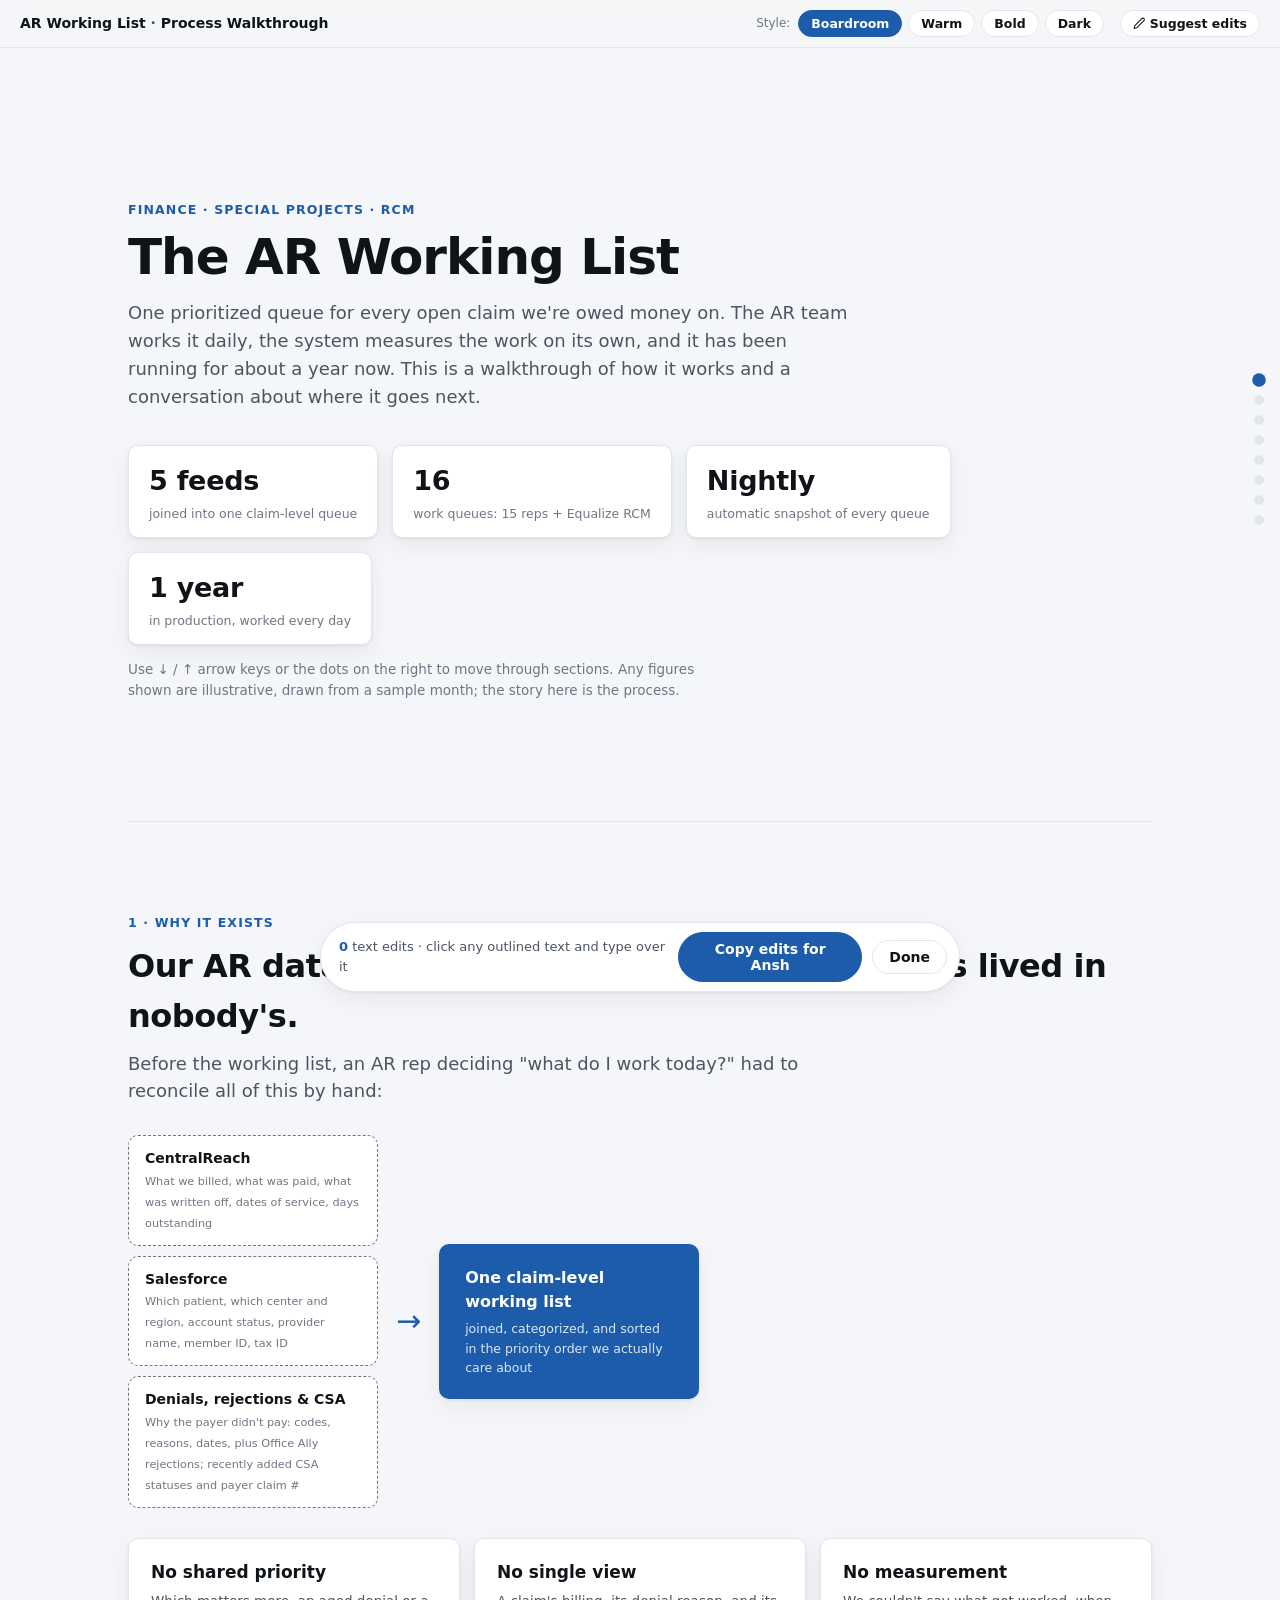
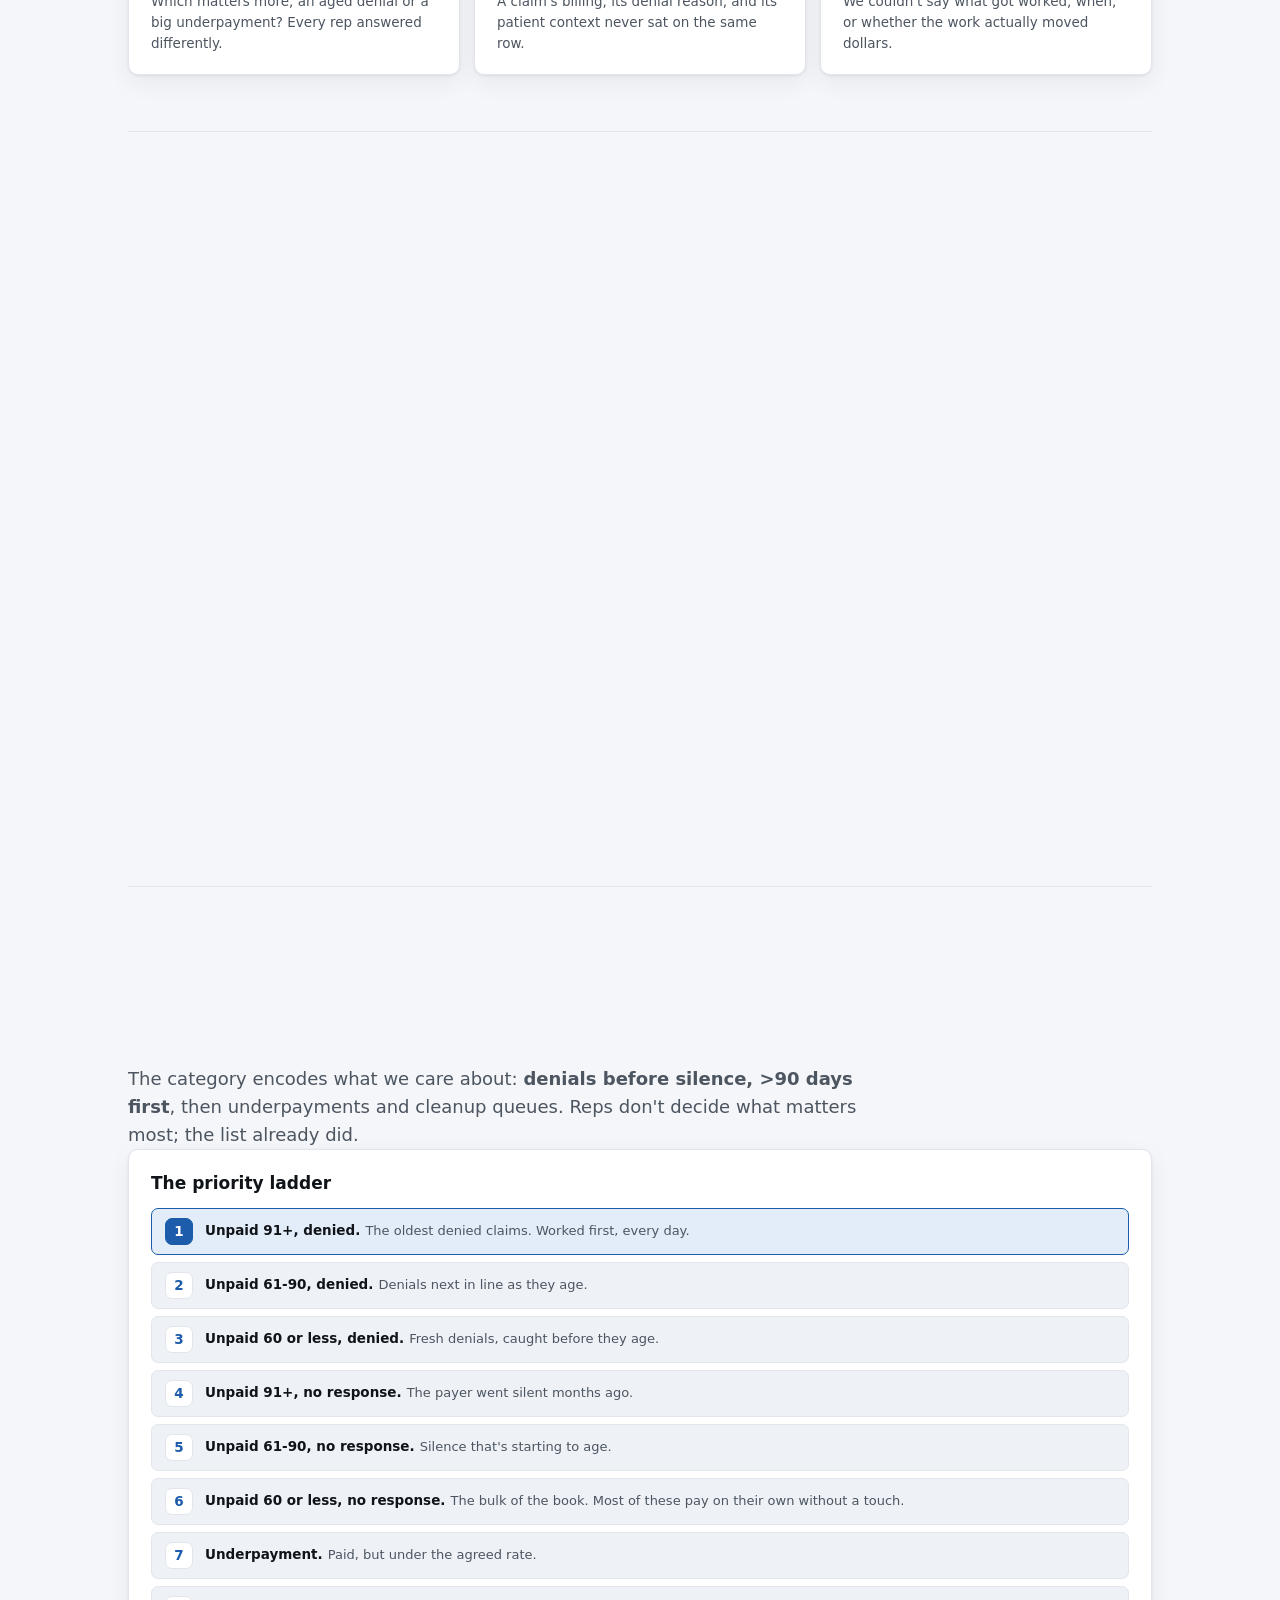
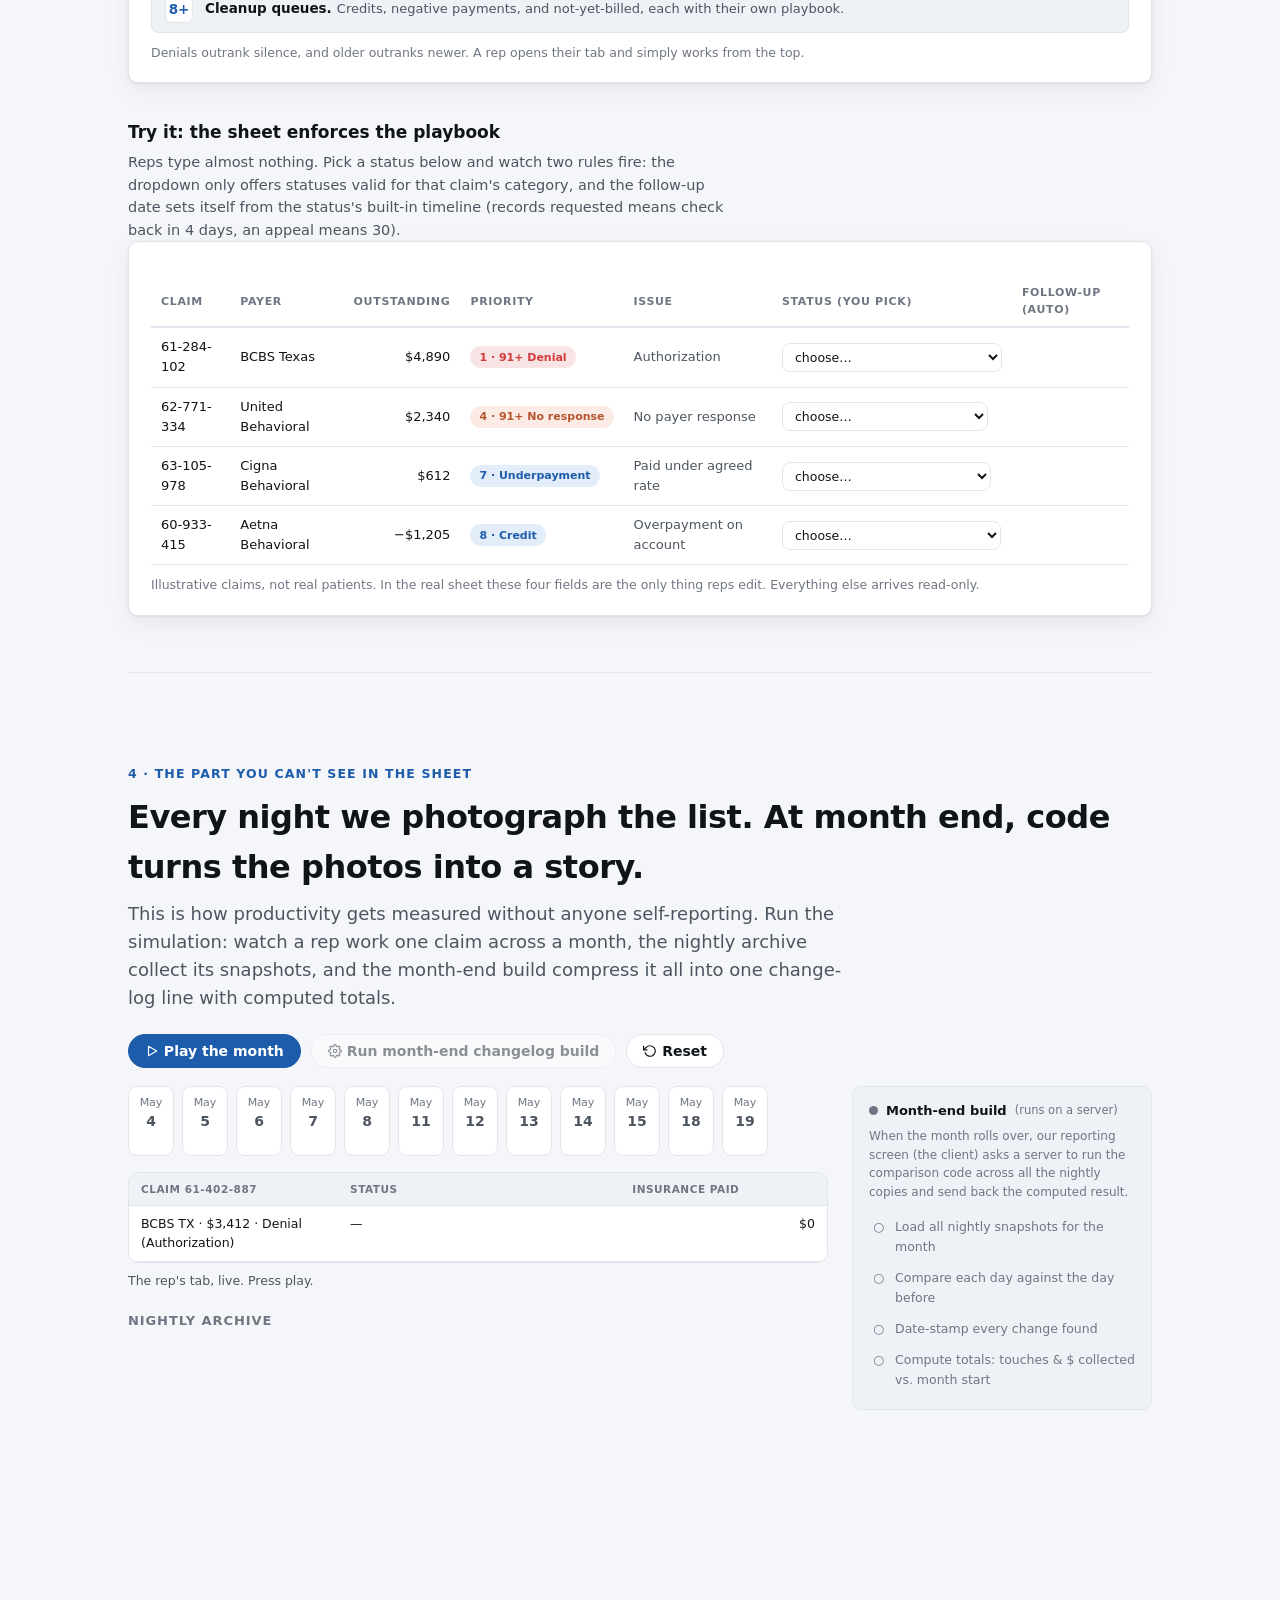
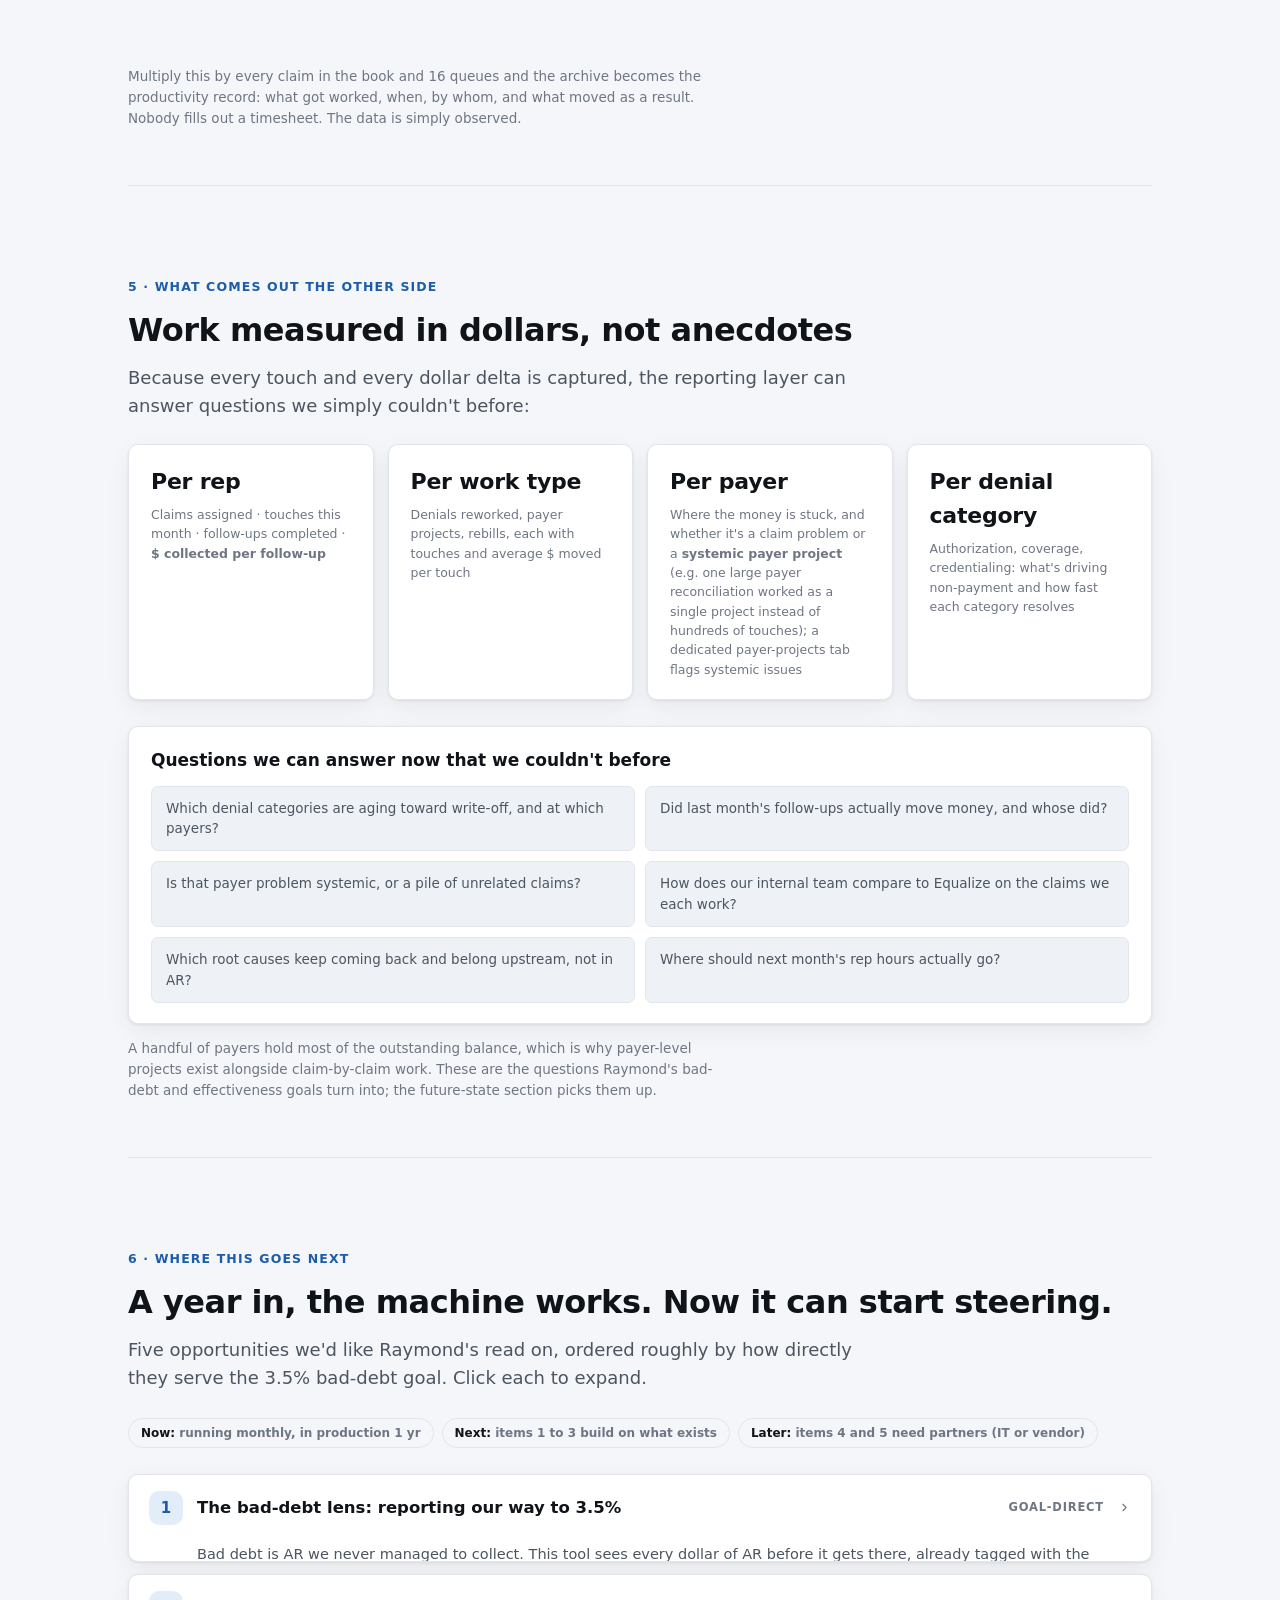
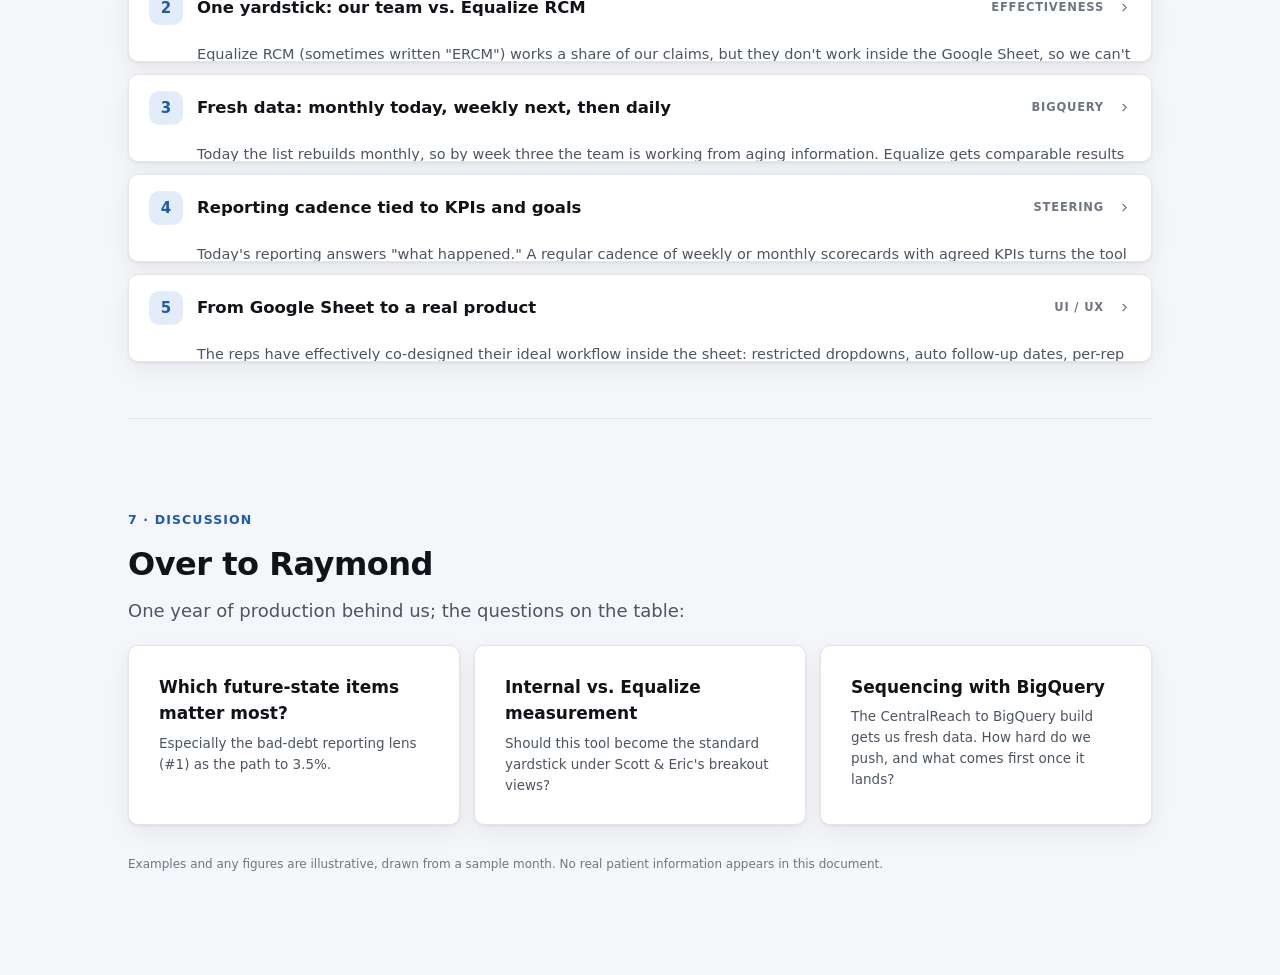
==== commit 62a4c873: "Apply Scott's 10 text edits: data-source detail, >90 days priority, payer-projects tab, ERCM staffin" ====
--- a/ar-worklist-presentation.html
+++ b/ar-worklist-presentation.html
@@ -428,9 +428,9 @@
 
   <div class="silo-wrap rv d2">
     <div class="silos">
-      <div class="silo"><b>CentralReach</b><small>What we billed, what was paid, dates of service</small></div>
-      <div class="silo"><b>Salesforce</b><small>Which patient, which center and region, account status</small></div>
-      <div class="silo"><b>Denials &amp; rejections</b><small>Why the payer didn't pay: codes, reasons, dates, plus Office Ally rejections</small></div>
+      <div class="silo"><b>CentralReach</b><small>What we billed, what was paid, what was written off, dates of service, days outstanding</small></div>
+      <div class="silo"><b>Salesforce</b><small>Which patient, which center and region, account status, provider name, member ID, tax ID</small></div>
+      <div class="silo"><b>Denials, rejections &amp; CSA</b><small>Why the payer didn't pay: codes, reasons, dates, plus Office Ally rejections; recently added CSA statuses and payer claim #</small></div>
     </div>
     <div class="converge-arrow">→</div>
     <div class="one-list">One claim-level working list<small>joined, categorized, and sorted in the priority order we actually care about</small></div>
@@ -498,7 +498,7 @@
 <section id="priority" data-nav="Prioritization">
   <span class="kicker rv">3 · The prioritized queue</span>
   <h2 class="rv">Every claim gets a priority number. Reps work top-down.</h2>
-  <p class="lead rv d1">The category encodes what we care about: <b>denials before silence, oldest first</b>, then underpayments and cleanup queues. Reps don't decide what matters most; the list already did.</p>
+  <p class="lead rv d1">The category encodes what we care about: <b>denials before silence, &gt;90 days first</b>, then underpayments and cleanup queues. Reps don't decide what matters most; the list already did.</p>
 
   <div class="card rv d2">
     <h3 style="margin-bottom:12px;">The priority ladder</h3>
@@ -608,7 +608,7 @@
   <div class="metric-grid">
     <div class="card rv d1"><b class="big">Per rep</b><p class="sub" style="margin-top:6px;">Claims assigned · touches this month · follow-ups completed · <b>$ collected per follow-up</b></p></div>
     <div class="card rv d2"><b class="big">Per work type</b><p class="sub" style="margin-top:6px;">Denials reworked, payer projects, rebills, each with touches and average $ moved per touch</p></div>
-    <div class="card rv d3"><b class="big">Per payer</b><p class="sub" style="margin-top:6px;">Where the money is stuck, and whether it's a claim problem or a <b>systemic payer project</b> (e.g. one large payer reconciliation worked as a single project instead of hundreds of touches)</p></div>
+    <div class="card rv d3"><b class="big">Per payer</b><p class="sub" style="margin-top:6px;">Where the money is stuck, and whether it's a claim problem or a <b>systemic payer project</b> (e.g. one large payer reconciliation worked as a single project instead of hundreds of touches); a dedicated payer-projects tab flags systemic issues</p></div>
     <div class="card rv d4"><b class="big">Per denial category</b><p class="sub" style="margin-top:6px;">Authorization, coverage, credentialing: what's driving non-payment and how fast each category resolves</p></div>
   </div>
 
@@ -651,7 +651,7 @@
         for new reporting:
         <ul>
           <li><b>Bad-debt bridge:</b> trace eventual write-offs back to their denial categories, so "we missed 3.5%" becomes "authorization denials in two payers drove X%."</li>
-          <li><b>Early-warning views:</b> claims aging toward write-off risk, flagged while they're still workable.</li>
+          <li><b>Early-warning views:</b> claims aging toward write-off risk, flagged while they're still workable; claims aging toward 90+ days, flagged before they age into the bucket.</li>
           <li><b>Prevention loop:</b> recurring root causes routed upstream (credentialing, authorizations, billing setup) instead of being re-worked claim by claim forever.</li>
         </ul>
         <div class="why">Why it matters</div>
@@ -669,7 +669,7 @@
         on those claims, side by side with the claims our team works.
         <ul>
           <li>Scott and Eric have been building views to describe the internal/outsourced breakout. This tool can supply the observed numbers underneath those views.</li>
-          <li>Current effectiveness calculations aren't fully fleshed out; assignment plus payment data gives us a defensible, automatic basis for the comparison, even without Equalize's touch-level activity.</li>
+          <li>Current effectiveness calculations aren't fully fleshed out, but we're continuing to iterate here to determine how effective ERCM is and what the right staffing mix is between onshore and offshore &mdash; with assignment plus payment data as the defensible, automatic basis.</li>
         </ul>
         <div class="why">Why it matters</div>
         Whether we grow the internal team, expand outsourcing, or rebalance, that decision deserves a measured answer, not an impression.
@@ -686,7 +686,7 @@
         <ul>
           <li>The company is moving its legacy SQL warehouse to BigQuery, and CentralReach is being connected directly to it. Ansh has been driving that build with IT.</li>
           <li>Once that lands, the monthly build becomes a scheduled job over live data: weekly refresh is straightforward, daily is realistic.</li>
-          <li>Fresher data compounds everything else on this list: priorities, follow-ups, and reporting all improve with it.</li>
+          <li>Fresher data compounds everything else on this list: priorities, follow-ups, and reporting all improve with it. It also adds new claims in real time and removes paid and posted claims, which reduces needless statusing.</li>
         </ul>
         <div class="why">Why it matters</div>
         The biggest force multiplier on this list, and the enabling work is already in motion.
@@ -699,7 +699,7 @@
         Today's reporting answers "what happened." A regular cadence of weekly or monthly scorecards
         with agreed KPIs turns the tool from a rear-view mirror into a steering wheel:
         <ul>
-          <li>Set outcome expectations (aged-AR %, resolve rates, $/follow-up) and let the list's priorities be tuned to match them.</li>
+          <li>Set outcome expectations (aged-AR %, resolve rates, $/follow-up, claim backlog) and let the list's priorities be tuned to match them.</li>
           <li>Standing artifacts for finance leadership rather than ad hoc pulls.</li>
         </ul>
         <div class="why">Why it matters</div>
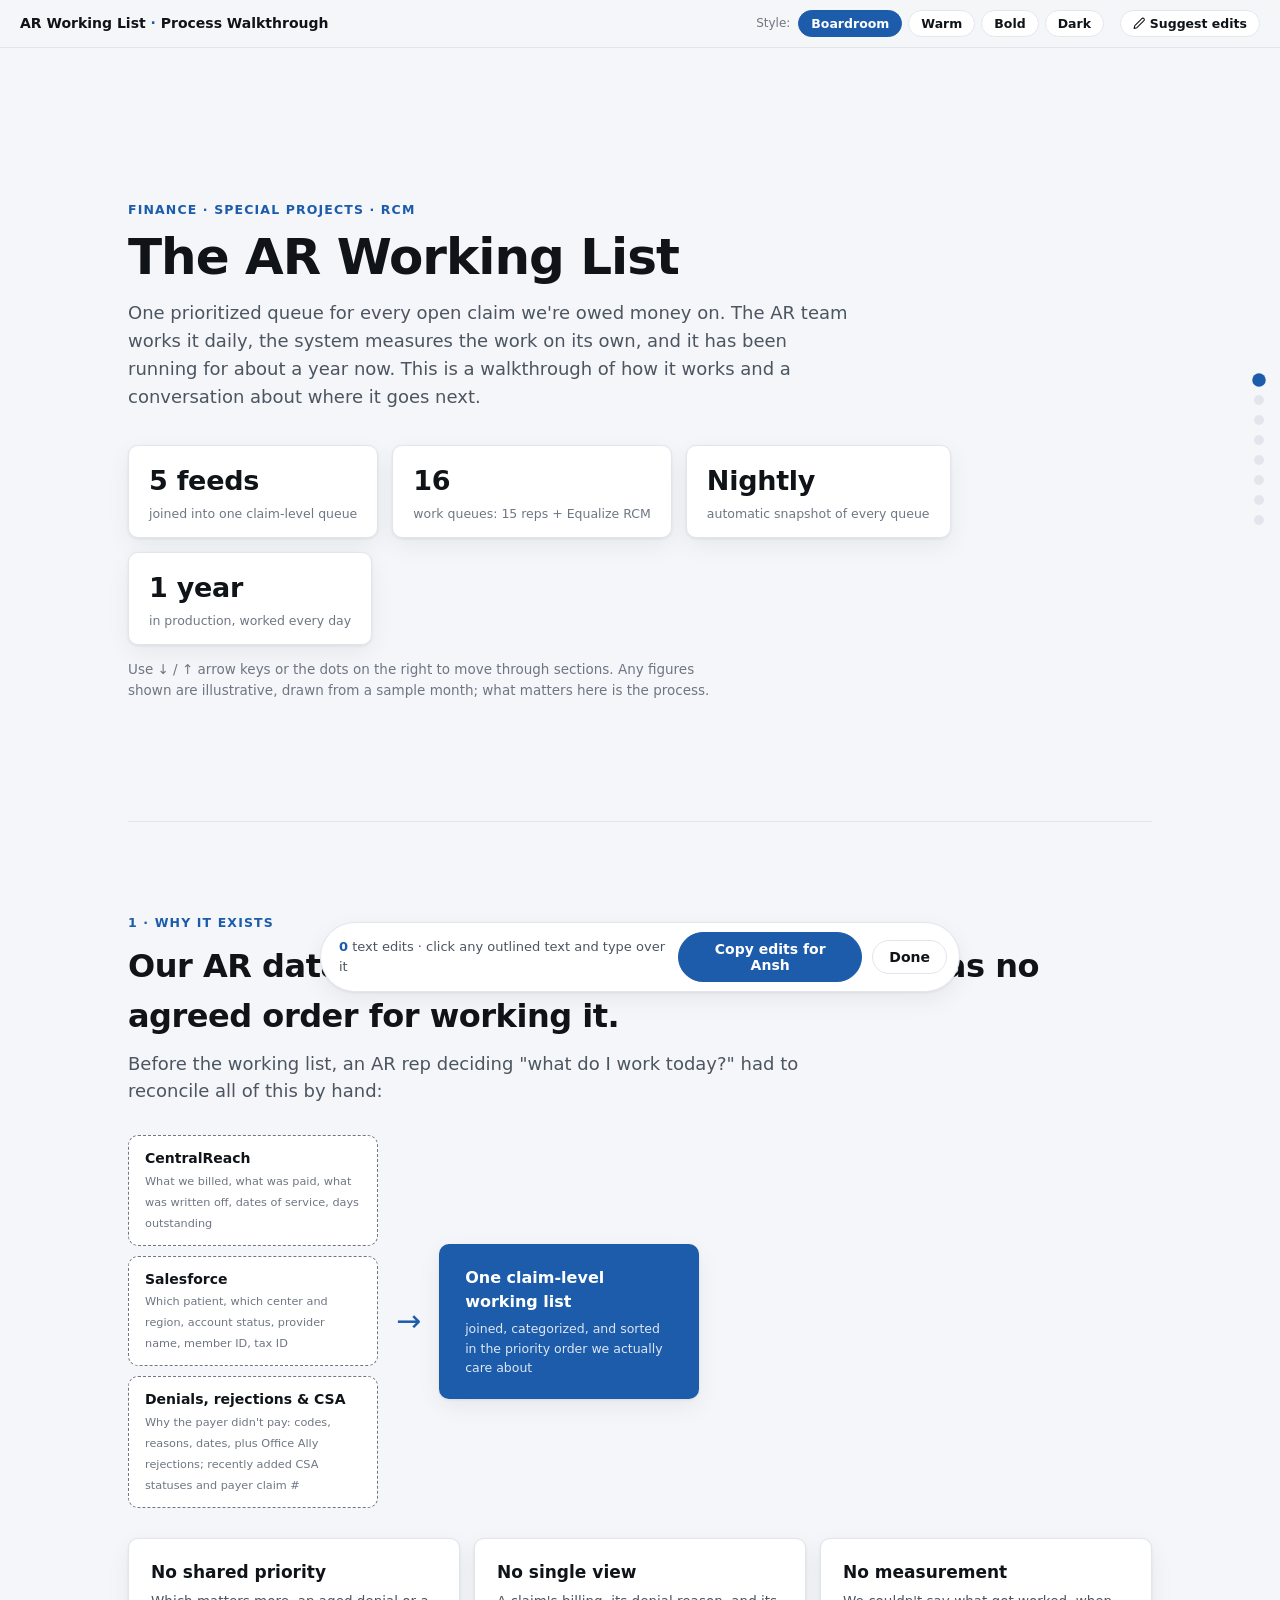
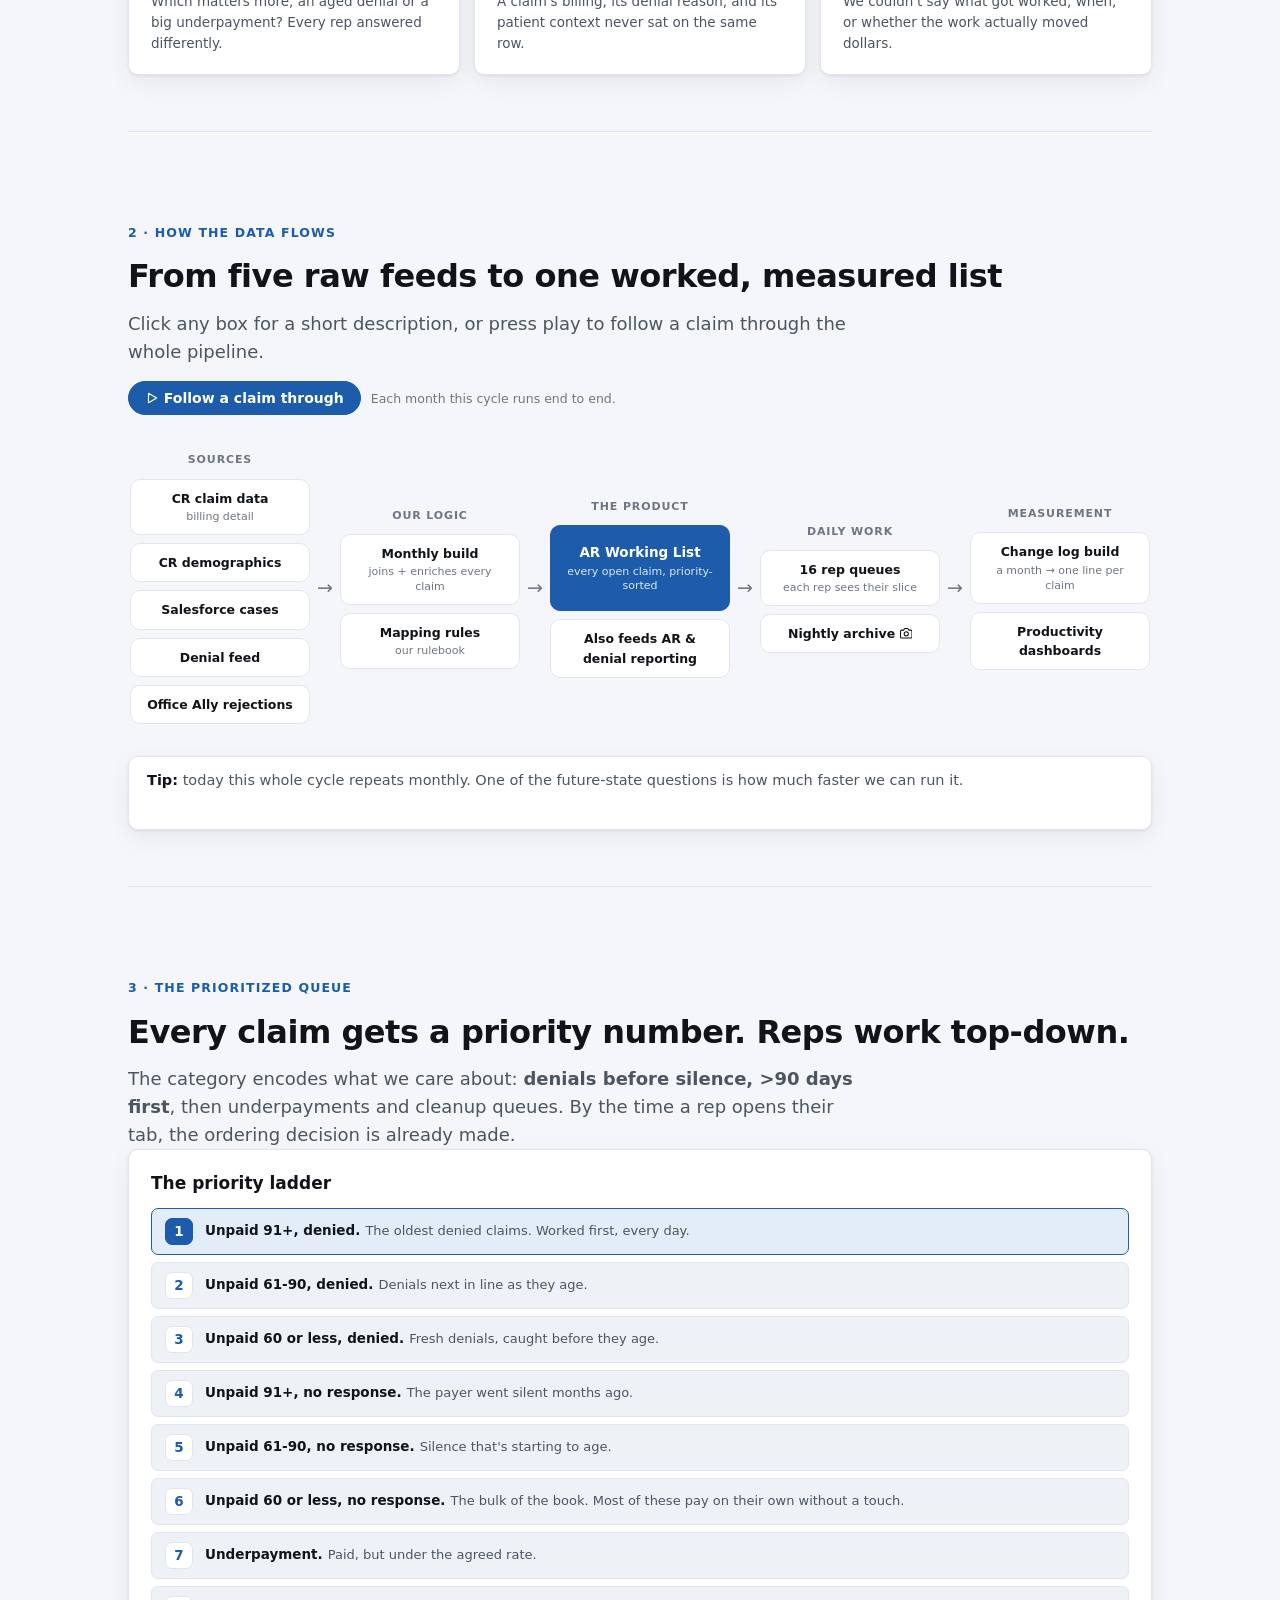
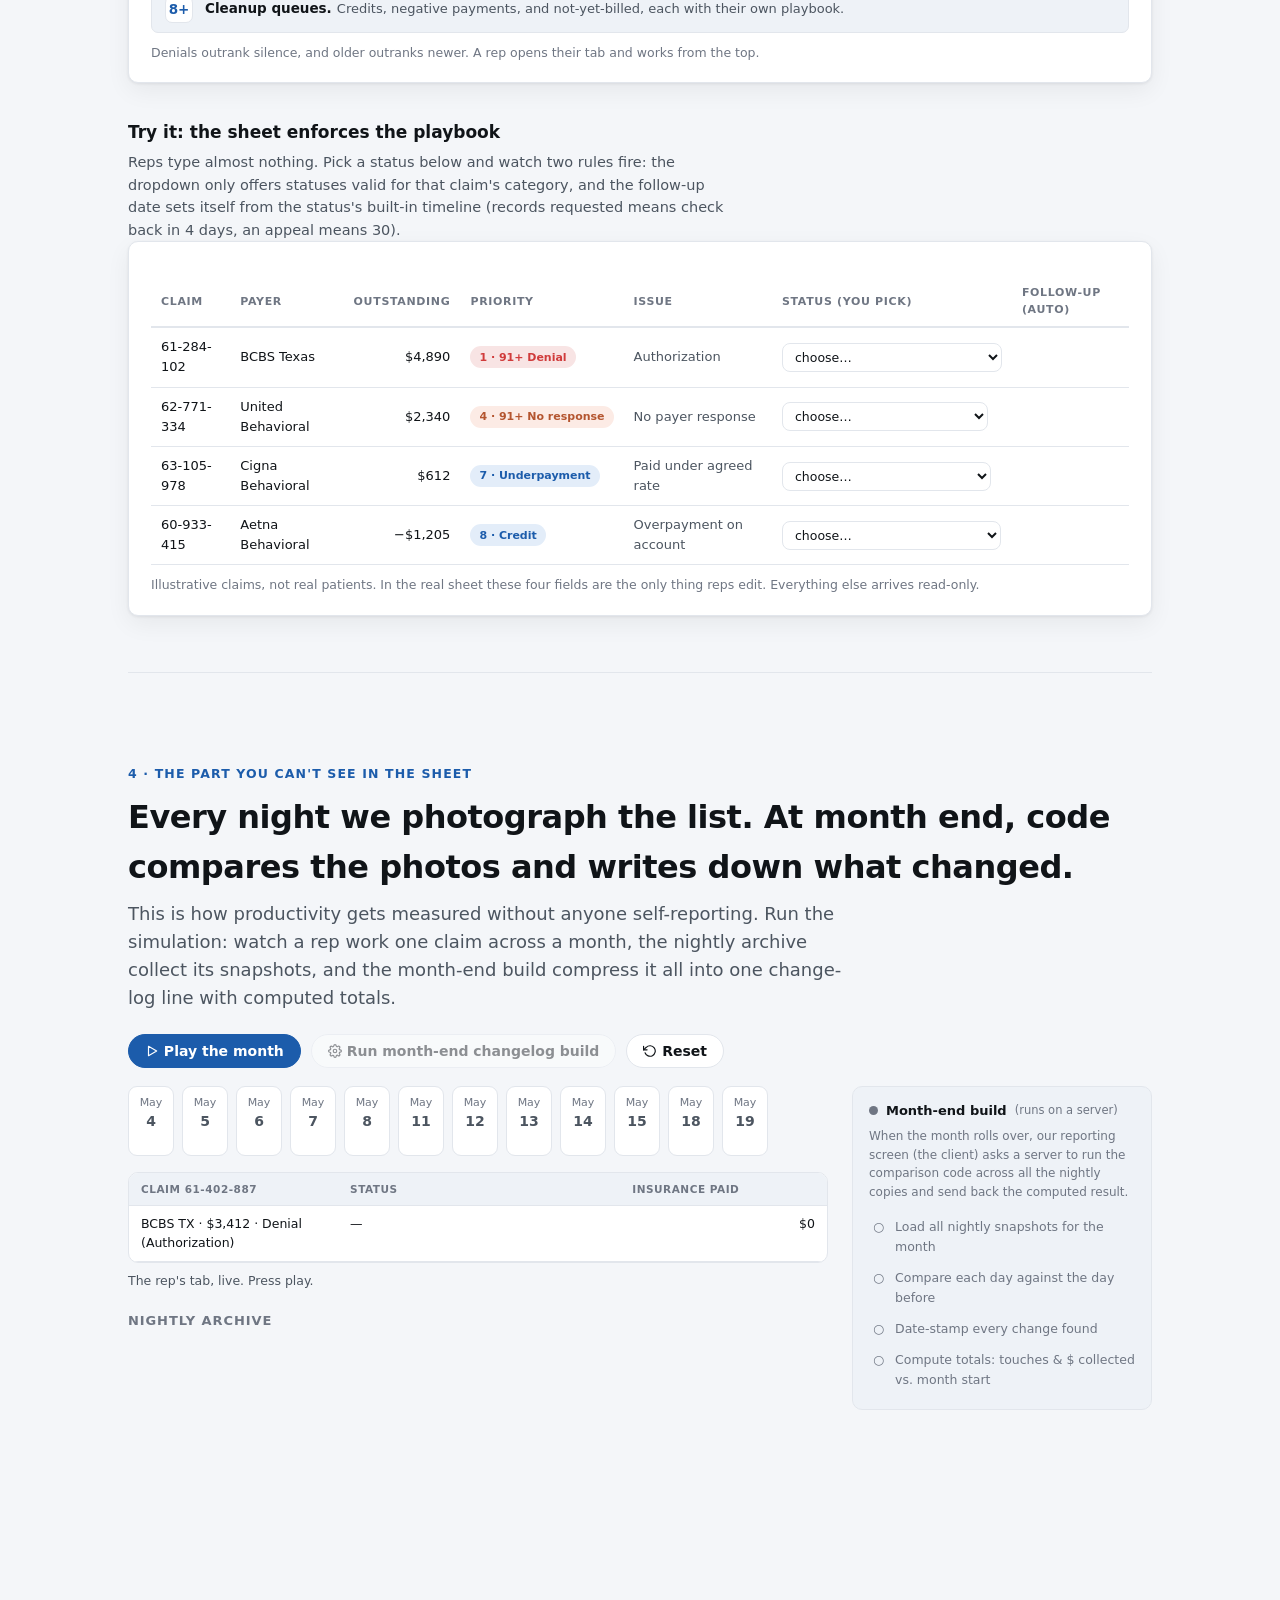
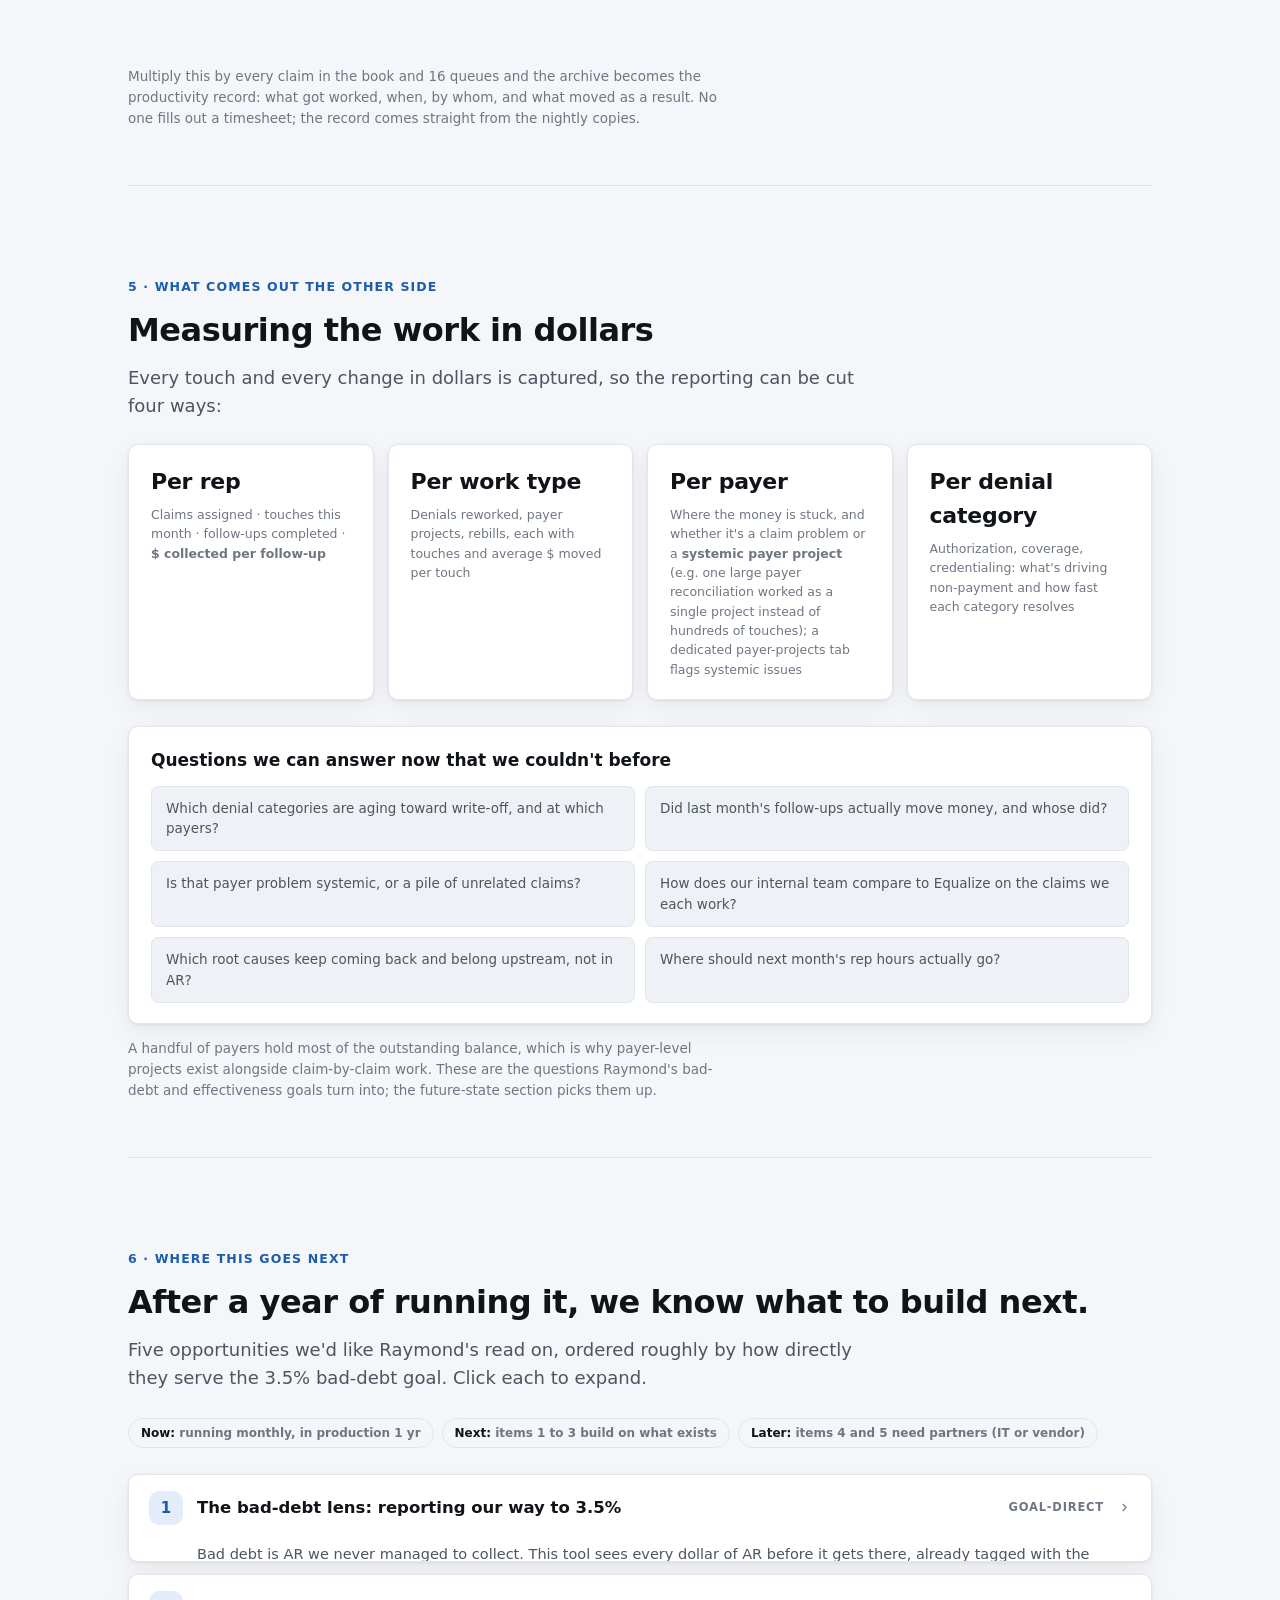
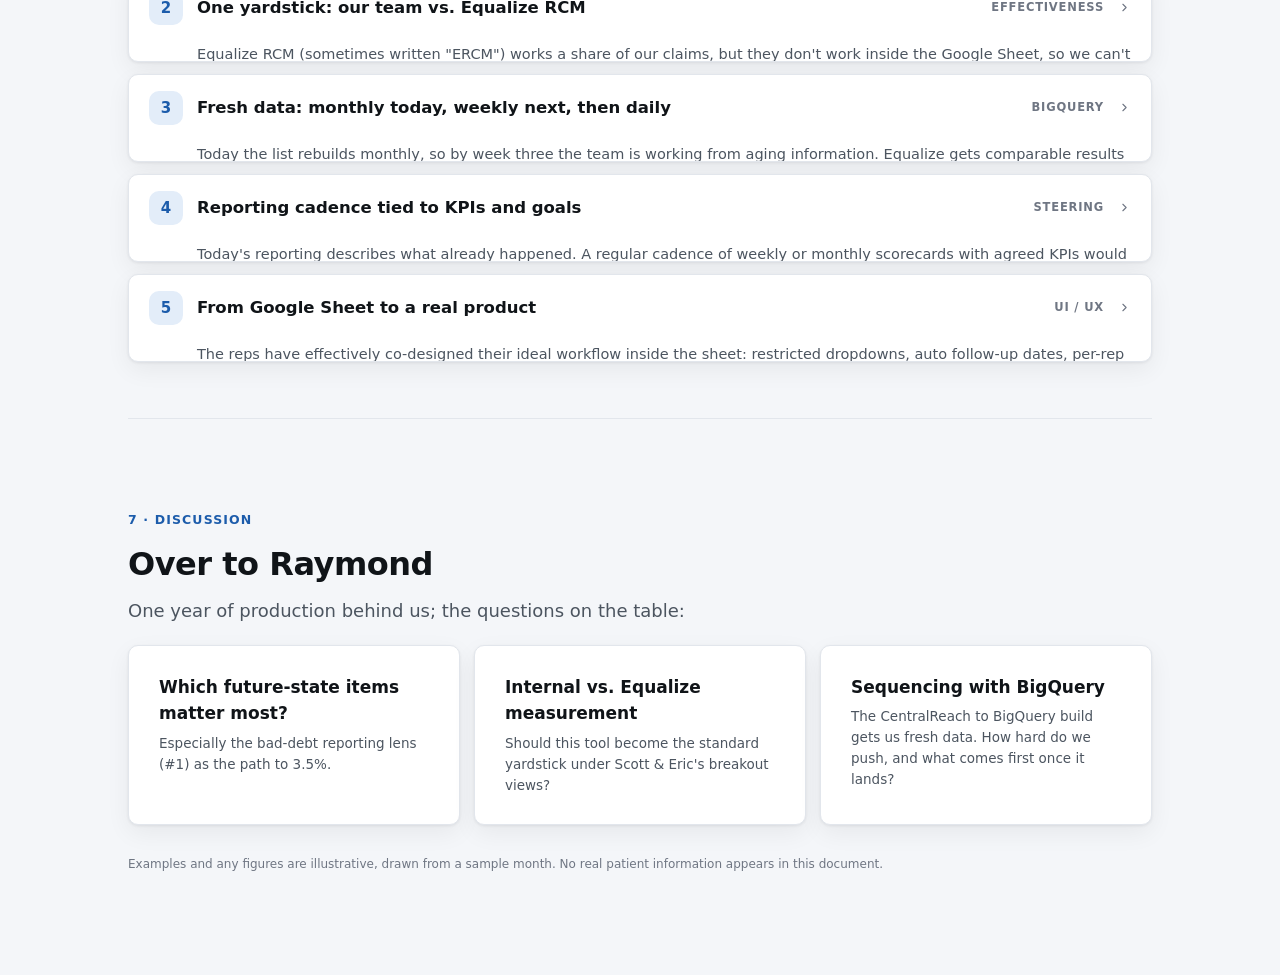
==== commit 985b6991: "Humanize deck copy: replace punchline headlines, metaphors, and em dashes with plainer wording Co-Au" ====
--- a/ar-worklist-presentation.html
+++ b/ar-worklist-presentation.html
@@ -417,13 +417,13 @@
     <div class="stat rv d3"><div class="v">Nightly</div><div class="l">automatic snapshot of every queue</div></div>
     <div class="stat rv d4"><div class="v">1 year</div><div class="l">in production, worked every day</div></div>
   </div>
-  <p class="note rv d4">Use ↓ / ↑ arrow keys or the dots on the right to move through sections. Any figures shown are illustrative, drawn from a sample month; the story here is the process.</p>
+  <p class="note rv d4">Use ↓ / ↑ arrow keys or the dots on the right to move through sections. Any figures shown are illustrative, drawn from a sample month; what matters here is the process.</p>
 </section>
 
 <!-- ============ 2. THE PROBLEM ============ -->
 <section id="problem" data-nav="The problem">
   <span class="kicker rv">1 · Why it exists</span>
-  <h2 class="rv">Our AR data lived in three places. Our priorities lived in nobody's.</h2>
+  <h2 class="rv">Our AR data sat in three systems, and there was no agreed order for working it.</h2>
   <p class="lead rv d1">Before the working list, an AR rep deciding "what do I work today?" had to reconcile all of this by hand:</p>
 
   <div class="silo-wrap rv d2">
@@ -490,7 +490,7 @@
   </div>
 
   <div class="pipe-detail rv d3" id="pipeDetail">
-    <b>Tip:</b> today this whole journey repeats monthly. One of the future-state questions is how much faster we can spin the loop.
+    <b>Tip:</b> today this whole cycle repeats monthly. One of the future-state questions is how much faster we can run it.
   </div>
 </section>
 
@@ -498,7 +498,7 @@
 <section id="priority" data-nav="Prioritization">
   <span class="kicker rv">3 · The prioritized queue</span>
   <h2 class="rv">Every claim gets a priority number. Reps work top-down.</h2>
-  <p class="lead rv d1">The category encodes what we care about: <b>denials before silence, &gt;90 days first</b>, then underpayments and cleanup queues. Reps don't decide what matters most; the list already did.</p>
+  <p class="lead rv d1">The category encodes what we care about: <b>denials before silence, &gt;90 days first</b>, then underpayments and cleanup queues. By the time a rep opens their tab, the ordering decision is already made.</p>
 
   <div class="card rv d2">
     <h3 style="margin-bottom:12px;">The priority ladder</h3>
@@ -512,7 +512,7 @@
       <div class="lrow"><span class="ln">7</span><div><b>Underpayment.</b> <span class="ld">Paid, but under the agreed rate.</span></div></div>
       <div class="lrow"><span class="ln">8+</span><div><b>Cleanup queues.</b> <span class="ld">Credits, negative payments, and not-yet-billed, each with their own playbook.</span></div></div>
     </div>
-    <div class="chart-note">Denials outrank silence, and older outranks newer. A rep opens their tab and simply works from the top.</div>
+    <div class="chart-note">Denials outrank silence, and older outranks newer. A rep opens their tab and works from the top.</div>
   </div>
 
   <h3 class="rv" style="margin-top:36px;">Try it: the sheet enforces the playbook</h3>
@@ -536,7 +536,7 @@
 <!-- ============ 5. ARCHIVE + CHANGELOG ============ -->
 <section id="loop" data-nav="Daily archive → changelog">
   <span class="kicker rv">4 · The part you can't see in the sheet</span>
-  <h2 class="rv">Every night we photograph the list. At month end, code turns the photos into a story.</h2>
+  <h2 class="rv">Every night we photograph the list. At month end, code compares the photos and writes down what changed.</h2>
   <p class="lead rv d1">
     This is how productivity gets measured without anyone self-reporting. Run the simulation:
     watch a rep work one claim across a month, the nightly archive collect its snapshots,
@@ -594,16 +594,16 @@
 
   <p class="note rv d3">
     Multiply this by every claim in the book and 16 queues and the archive becomes the productivity record:
-    what got worked, when, by whom, and what moved as a result. Nobody fills out a timesheet.
-    The data is simply observed.
+    what got worked, when, by whom, and what moved as a result. No one fills out a timesheet;
+    the record comes straight from the nightly copies.
   </p>
 </section>
 
 <!-- ============ 6. WHAT IT TELLS US ============ -->
 <section id="measure" data-nav="What it tells us">
   <span class="kicker rv">5 · What comes out the other side</span>
-  <h2 class="rv">Work measured in dollars, not anecdotes</h2>
-  <p class="lead rv d1">Because every touch and every dollar delta is captured, the reporting layer can answer questions we simply couldn't before:</p>
+  <h2 class="rv">Measuring the work in dollars</h2>
+  <p class="lead rv d1">Every touch and every change in dollars is captured, so the reporting can be cut four ways:</p>
 
   <div class="metric-grid">
     <div class="card rv d1"><b class="big">Per rep</b><p class="sub" style="margin-top:6px;">Claims assigned · touches this month · follow-ups completed · <b>$ collected per follow-up</b></p></div>
@@ -629,7 +629,7 @@
 <!-- ============ 7. FUTURE STATE ============ -->
 <section id="future" data-nav="Future state">
   <span class="kicker rv">6 · Where this goes next</span>
-  <h2 class="rv">A year in, the machine works. Now it can start steering.</h2>
+  <h2 class="rv">After a year of running it, we know what to build next.</h2>
   <p class="lead rv d1">
     Five opportunities we'd like Raymond's read on, ordered roughly by how directly they serve
     the 3.5% bad-debt goal. Click each to expand.
@@ -647,8 +647,8 @@
       <div class="fhead"><div class="fnum">1</div><h3>The bad-debt lens: reporting our way to 3.5%</h3><span class="tag">Goal-direct</span><span class="chev"><svg class="ic" viewBox="0 0 24 24"><path d="M9 18l6-6-6-6"/></svg></span></div>
       <div class="fbody"><div class="fbody-inner">
         Bad debt is AR we never managed to collect. This tool sees every dollar of AR before it
-        gets there, already tagged with the reason it's stuck, which makes it a natural engine
-        for new reporting:
+        gets there, already tagged with the reason it's stuck, which makes it the right place
+        to build that reporting:
         <ul>
           <li><b>Bad-debt bridge:</b> trace eventual write-offs back to their denial categories, so "we missed 3.5%" becomes "authorization denials in two payers drove X%."</li>
           <li><b>Early-warning views:</b> claims aging toward write-off risk, flagged while they're still workable; claims aging toward 90+ days, flagged before they age into the bucket.</li>
@@ -664,15 +664,15 @@
       <div class="fbody"><div class="fbody-inner">
         Equalize RCM (sometimes written "ERCM") works a share of our claims, but they don't work
         inside the Google Sheet, so we can't see their activity at the same level of detail as our
-        own reps &mdash; only the claims they tell us they've worked. What we can do is measure
+        own reps; we only see the claims they tell us they've worked. What we can do is measure
         their back-end effectiveness: track the claims we assign them and follow the payment data
         on those claims, side by side with the claims our team works.
         <ul>
           <li>Scott and Eric have been building views to describe the internal/outsourced breakout. This tool can supply the observed numbers underneath those views.</li>
-          <li>Current effectiveness calculations aren't fully fleshed out, but we're continuing to iterate here to determine how effective ERCM is and what the right staffing mix is between onshore and offshore &mdash; with assignment plus payment data as the defensible, automatic basis.</li>
+          <li>Current effectiveness calculations aren't fully fleshed out, but we're continuing to iterate here to determine how effective ERCM is and what the right staffing mix is between onshore and offshore, with assignment plus payment data as the defensible, automatic basis.</li>
         </ul>
         <div class="why">Why it matters</div>
-        Whether we grow the internal team, expand outsourcing, or rebalance, that decision deserves a measured answer, not an impression.
+        Whether we grow the internal team, expand outsourcing, or rebalance, we want that decision backed by payment data instead of impressions.
       </div></div>
     </div>
 
@@ -689,15 +689,15 @@
           <li>Fresher data compounds everything else on this list: priorities, follow-ups, and reporting all improve with it. It also adds new claims in real time and removes paid and posted claims, which reduces needless statusing.</li>
         </ul>
         <div class="why">Why it matters</div>
-        The biggest force multiplier on this list, and the enabling work is already in motion.
+        This is the item that improves all the others, and the enabling work is already underway.
       </div></div>
     </div>
 
     <div class="fitem rv d3">
       <div class="fhead"><div class="fnum">4</div><h3>Reporting cadence tied to KPIs and goals</h3><span class="tag">Steering</span><span class="chev"><svg class="ic" viewBox="0 0 24 24"><path d="M9 18l6-6-6-6"/></svg></span></div>
       <div class="fbody"><div class="fbody-inner">
-        Today's reporting answers "what happened." A regular cadence of weekly or monthly scorecards
-        with agreed KPIs turns the tool from a rear-view mirror into a steering wheel:
+        Today's reporting describes what already happened. A regular cadence of weekly or monthly
+        scorecards with agreed KPIs would let the tool set direction instead of just describing last month:
         <ul>
           <li>Set outcome expectations (aged-AR %, resolve rates, $/follow-up, claim backlog) and let the list's priorities be tuned to match them.</li>
           <li>Standing artifacts for finance leadership rather than ad hoc pulls.</li>
@@ -711,7 +711,7 @@
       <div class="fhead"><div class="fnum">5</div><h3>From Google Sheet to a real product</h3><span class="tag">UI / UX</span><span class="chev"><svg class="ic" viewBox="0 0 24 24"><path d="M9 18l6-6-6-6"/></svg></span></div>
       <div class="fbody"><div class="fbody-inner">
         The reps have effectively co-designed their ideal workflow inside the sheet: restricted
-        dropdowns, auto follow-up dates, per-rep views. But a spreadsheet has ceilings around
+        dropdowns, auto follow-up dates, per-rep views. But a spreadsheet runs into limits:
         concurrency, speed at 100k rows, guardrails, and integration.
         <ul>
           <li>The workflow is proven and documented, which is exactly where you want to be before building software.</li>
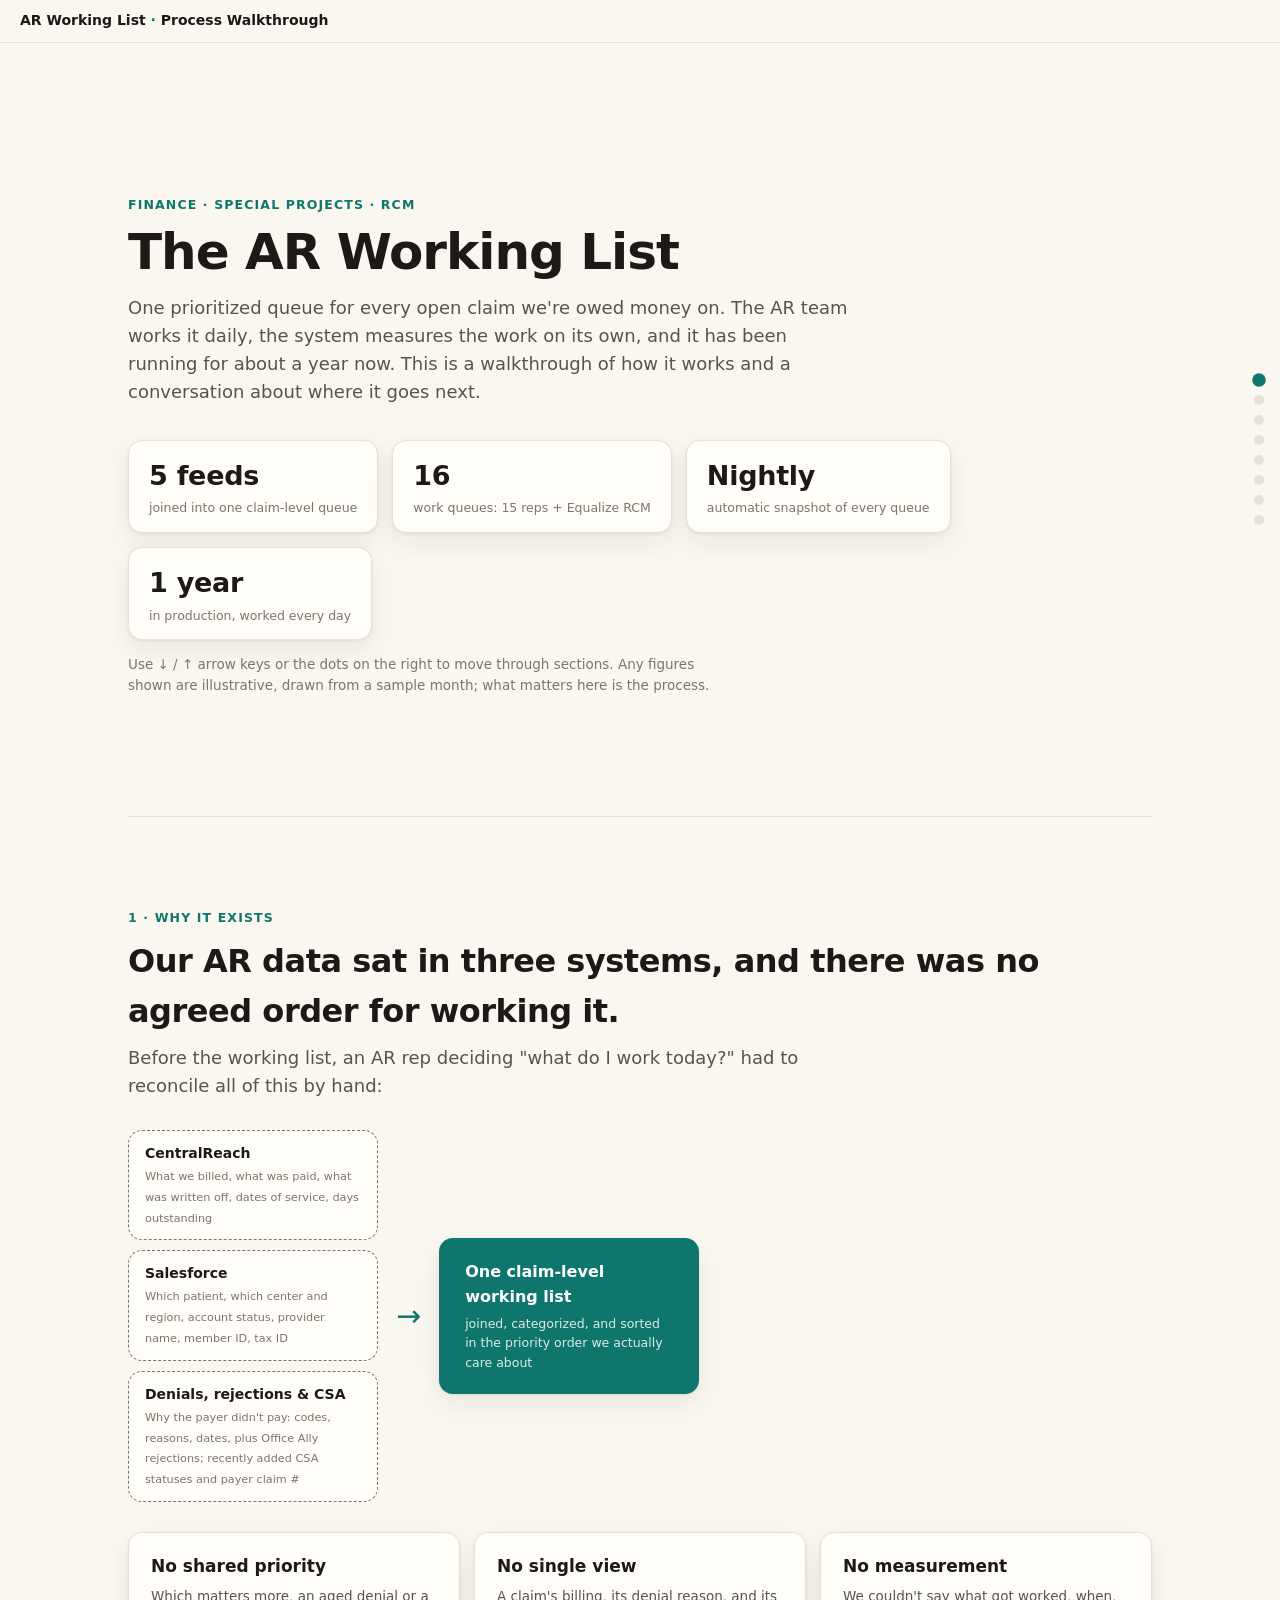
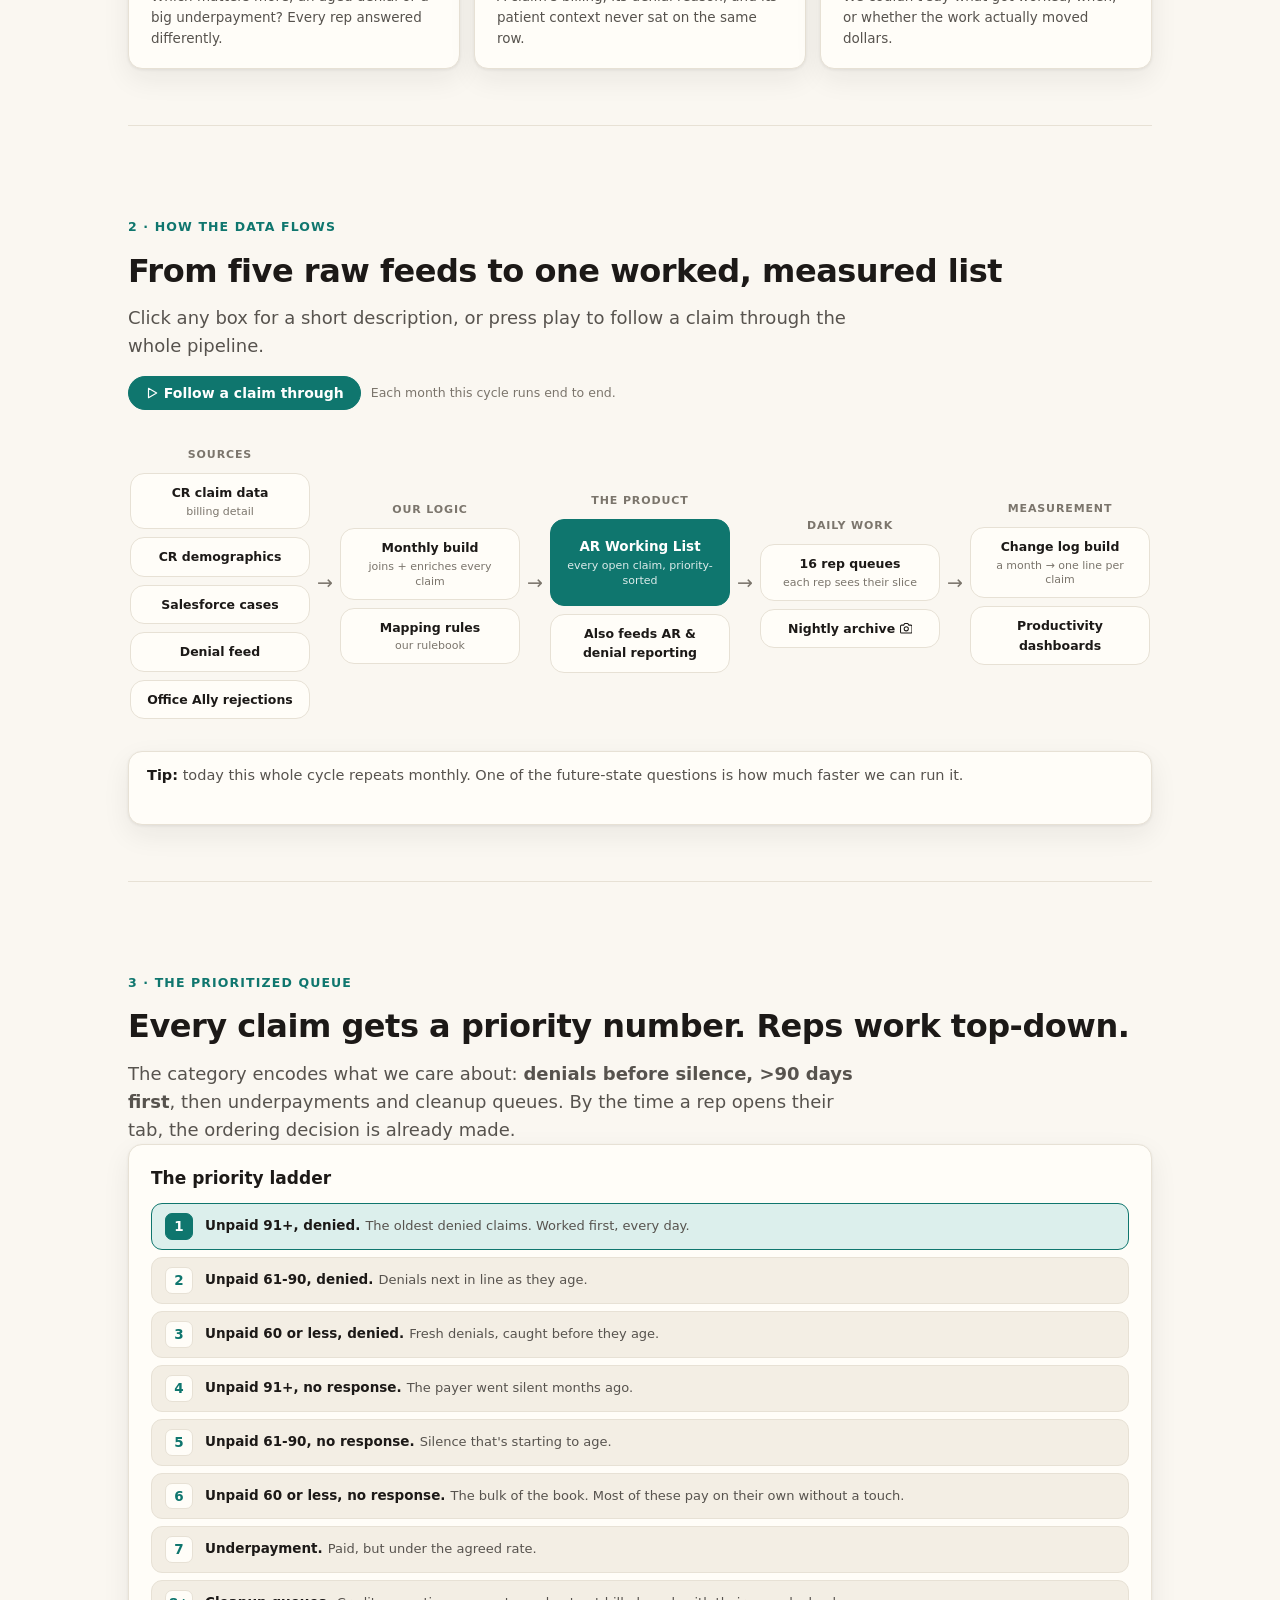
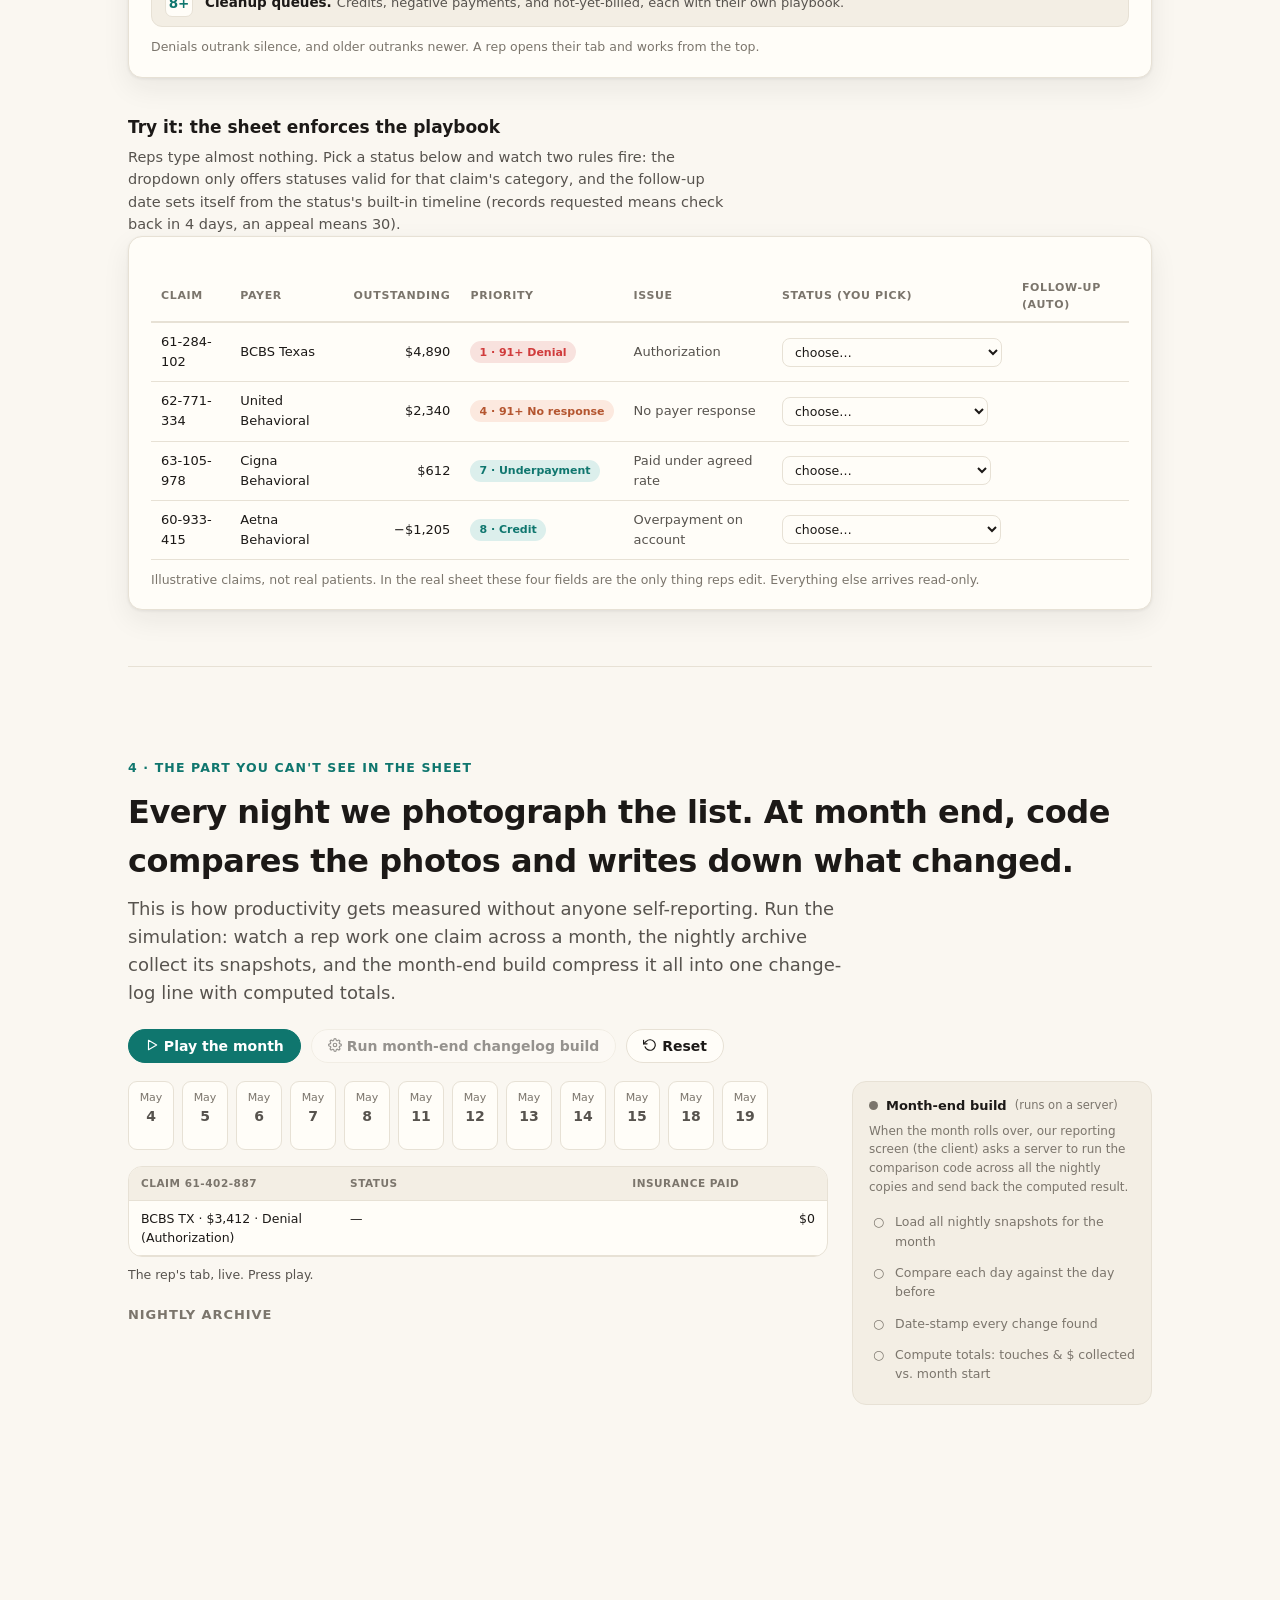
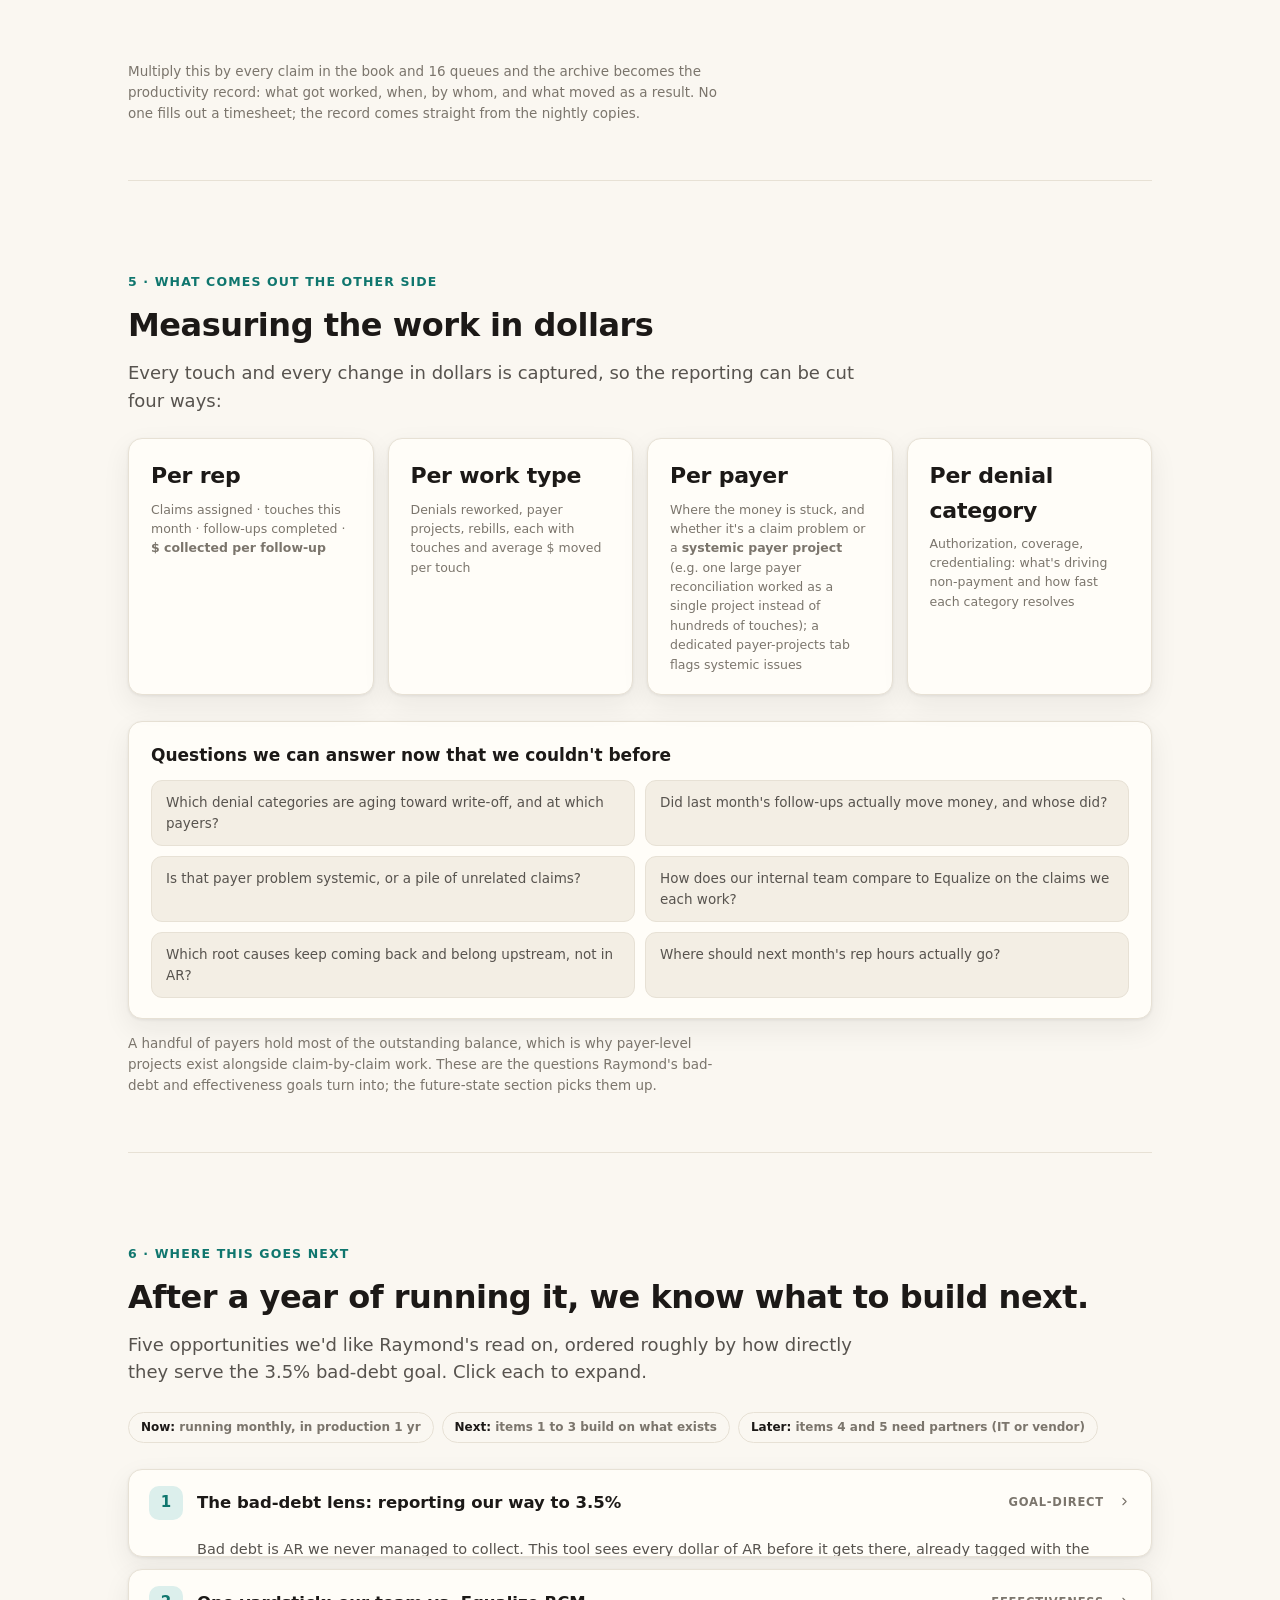
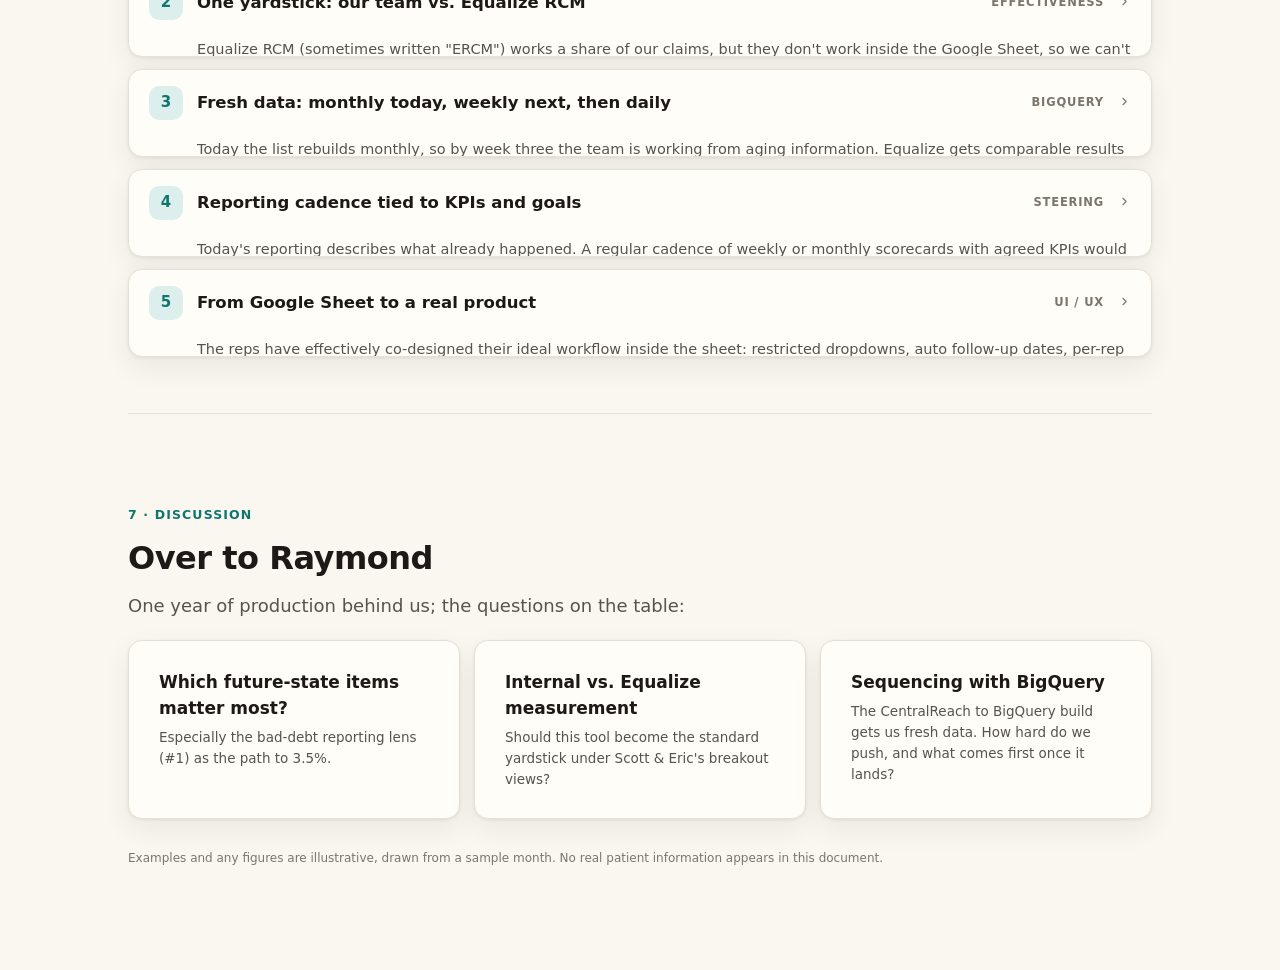
==== commit 47c886ab: "Lock deck to warm theme, remove theme switcher and suggest-edits mode Co-Authored-By: Claude Fable 5" ====
--- a/ar-worklist-presentation.html
+++ b/ar-worklist-presentation.html
@@ -1,5 +1,5 @@
 <!DOCTYPE html>
-<html lang="en" data-theme="boardroom">
+<html lang="en" data-theme="warm">
 <head>
 <meta charset="UTF-8">
 <meta name="viewport" content="width=device-width, initial-scale=1.0">
@@ -12,30 +12,11 @@
     --good:#0ca30c; --warn:#fab219; --serious:#ec835a; --critical:#d03b3b;
     --good-text:#006300;
   }
-  html[data-theme="boardroom"]{
-    --bg:#f4f6f9; --surface:#ffffff; --surface-2:#eef2f7;
-    --ink:#101418; --ink-2:#4c5560; --muted:#6f7683;
-    --line:#e2e6ec; --accent:#1c5cab; --accent-soft:#e3edf9; --accent-ink:#ffffff;
-    --radius:10px; --shadow:0 1px 3px rgba(16,20,24,.07),0 8px 24px rgba(16,20,24,.06);
-  }
   html[data-theme="warm"]{
     --bg:#faf7f1; --surface:#fffdf8; --surface-2:#f3eee4;
     --ink:#1c1917; --ink-2:#57534e; --muted:#7b756c;
     --line:#e7e1d5; --accent:#0f766e; --accent-soft:#dcefec; --accent-ink:#ffffff;
     --radius:14px; --shadow:0 1px 3px rgba(28,25,23,.07),0 10px 28px rgba(28,25,23,.07);
-  }
-  html[data-theme="bold"]{
-    --bg:#f5f4fd; --surface:#ffffff; --surface-2:#edebfa;
-    --ink:#17143a; --ink-2:#4f4b77; --muted:#726d99;
-    --line:#e3e0f2; --accent:#5b4bd6; --accent-soft:#e7e3fb; --accent-ink:#ffffff;
-    --radius:16px; --shadow:0 2px 4px rgba(23,20,58,.08),0 12px 32px rgba(23,20,58,.09);
-  }
-  html[data-theme="dark"]{
-    --bg:#0d0d0d; --surface:#1a1a19; --surface-2:#232322;
-    --ink:#ffffff; --ink-2:#c3c2b7; --muted:#898781;
-    --line:#2c2c2a; --accent:#3987e5; --accent-soft:#16283e; --accent-ink:#ffffff;
-    --radius:12px; --shadow:0 1px 3px rgba(0,0,0,.5),0 10px 30px rgba(0,0,0,.45);
-    --good-text:#0ca30c;
   }
 
   /* ============ BASE ============ */
@@ -83,15 +64,8 @@
   }
   .topbar .brand{font-weight:700; font-size:14px; white-space:nowrap;}
   .topbar .brand span{color:var(--accent);}
-  .themes{margin-left:auto; display:flex; gap:6px; align-items:center; flex-wrap:wrap;}
-  .themes .lbl{font-size:12px; color:var(--muted); margin-right:2px;}
-  .theme-chip{
-    font-size:12.5px; padding:5px 12px; border-radius:999px; font-weight:600;
-  }
-  .theme-chip.active{background:var(--accent); border-color:var(--accent); color:var(--accent-ink);}
   @media(max-width:700px){
     .topbar{position:static; flex-wrap:wrap; gap:8px; padding:12px 16px;}
-    .themes{margin-left:0;}
   }
 
   /* ============ SIDE NAV DOTS ============ */
@@ -222,7 +196,6 @@
   }
   .pill.p1{background:color-mix(in srgb,var(--critical) 14%, var(--surface)); color:var(--critical);}
   .pill.p2{background:color-mix(in srgb,var(--serious) 16%, var(--surface)); color:#b4552f;}
-  html[data-theme="dark"] .pill.p2{color:var(--serious);}
   .demo-table select{
     font-family:var(--font); font-size:12.5px; padding:5px 8px; border-radius:8px;
     border:1px solid var(--line); background:var(--surface); color:var(--ink); max-width:220px;
@@ -353,30 +326,11 @@
   .ask-grid{display:grid; grid-template-columns:repeat(auto-fit,minmax(240px,1fr)); gap:14px; margin-top:20px;}
   footer{padding:30px 0 46px; font-size:12px; color:var(--muted);}
 
-  /* ============ SUGGEST-EDITS MODE ============ */
-  body.editing [contenteditable="true"]{
-    outline:1.5px dashed color-mix(in srgb, var(--accent) 50%, transparent);
-    outline-offset:3px; border-radius:4px; cursor:text;
-  }
-  body.editing [contenteditable="true"]:hover{outline-color:var(--accent);}
-  body.editing [contenteditable="true"]:focus{outline:2px solid var(--accent);}
-  body.editing [contenteditable="true"].edited{outline:2px solid var(--good);}
-  .editbar{
-    position:fixed; bottom:18px; left:50%; transform:translate(-50%,110px); z-index:60;
-    display:flex; gap:10px; align-items:center;
-    background:var(--surface); border:1px solid var(--line); border-radius:999px;
-    box-shadow:var(--shadow); padding:9px 12px 9px 18px; font-size:13px; color:var(--ink-2);
-    transition:transform .35s;
-  }
-  body.editing .editbar{transform:translate(-50%,0);}
-  .editbar .cnt{color:var(--accent); font-weight:700;}
-  @media(max-width:700px){.editbar{width:calc(100% - 24px); flex-wrap:wrap; border-radius:16px;}}
-
   /* ============ REDUCED MOTION ============ */
   @media (prefers-reduced-motion: reduce){
     html{scroll-behavior:auto;}
     .rv{transition:none; transform:none; opacity:1;}
-    .snapcard,.editbar,.fu-chip,.fbody,.chev{transition:none;}
+    .snapcard,.fu-chip,.fbody,.chev{transition:none;}
     .plink.flow{animation:none;}
     .srv-dot.on{animation:none;}
     .sheet-mini .chg{animation:none;}
@@ -388,14 +342,6 @@
 
 <div class="topbar">
   <div class="brand">AR Working List <span>·</span> Process Walkthrough</div>
-  <div class="themes">
-    <span class="lbl">Style:</span>
-    <button class="theme-chip active" data-set-theme="boardroom">Boardroom</button>
-    <button class="theme-chip" data-set-theme="warm">Warm</button>
-    <button class="theme-chip" data-set-theme="bold">Bold</button>
-    <button class="theme-chip" data-set-theme="dark">Dark</button>
-    <button class="theme-chip" id="editToggle" style="margin-left:10px;"><svg class="ic" viewBox="0 0 24 24"><path d="M17 3a2.828 2.828 0 1 1 4 4L7.5 20.5 2 22l1.5-5.5L17 3z"/></svg> Suggest edits</button>
-  </div>
 </div>
 
 <nav class="dots" id="dots"></nav>
@@ -743,26 +689,7 @@
 
 </main>
 
-<div class="editbar" id="editbar">
-  <span><span class="cnt" id="editCnt">0</span> text edits · click any outlined text and type over it</span>
-  <button id="copyEdits" class="primary">Copy edits for Ansh</button>
-  <button id="exitEdit">Done</button>
-</div>
-
 <script>
-/* ================= THEME ================= */
-const chips=document.querySelectorAll('[data-set-theme]');
-chips.forEach(c=>c.addEventListener('click',()=>{
-  document.documentElement.dataset.theme=c.dataset.setTheme;
-  chips.forEach(x=>x.classList.toggle('active',x===c));
-  try{localStorage.setItem('ar-theme',c.dataset.setTheme);}catch(e){}
-}));
-try{
-  const t=localStorage.getItem('ar-theme');
-  if(t){document.documentElement.dataset.theme=t;
-    chips.forEach(x=>x.classList.toggle('active',x.dataset.setTheme===t));}
-}catch(e){}
-
 /* ================= NAV DOTS + REVEAL ================= */
 const sections=[...document.querySelectorAll('section')];
 const dotsWrap=document.getElementById('dots');
@@ -790,7 +717,6 @@
 document.addEventListener('keydown',e=>{
   if(e.key!=='ArrowDown'&&e.key!=='ArrowUp')return;
   if(/SELECT|INPUT|TEXTAREA/.test(document.activeElement.tagName))return;
-  if(document.activeElement.isContentEditable)return;
   e.preventDefault();
   const mid=innerHeight/2;
   let cur=0;
@@ -801,7 +727,6 @@
 
 /* ================= FUTURE ACCORDION ================= */
 document.querySelectorAll('.fhead').forEach(h=>h.addEventListener('click',()=>{
-  if(document.body.classList.contains('editing'))return;
   h.parentElement.classList.toggle('open');
 }));
 
@@ -993,63 +918,6 @@
   setTimeout(t,300);
 }
 
-/* ================= SUGGEST EDITS ================= */
-const EDIT_EXCLUDE='#demoTable,#dayStrip,#snapStack,#resultCard,.sheet-mini,#srvSteps,#simLog,.pipe,.topbar,.editbar';
-const editables=[...document.querySelectorAll('main h1,main h2,main h3,main p,main li,main .kicker,main .silo b,main .silo small,main .one-list,main .stat .l,main .stat .v,main .hz,main .lrow b,main .lrow .ld,main .qgrid .q,main .chart-note,main footer')]
-  .filter(el=>!el.closest(EDIT_EXCLUDE));
-const editOrig=new Map();
-const editCntEl=document.getElementById('editCnt');
-const normTxt=s=>s.replace(/\s+/g,' ').trim();
-function changedEdits(){
-  return editables.filter(el=>editOrig.has(el)&&normTxt(el.innerText)!==editOrig.get(el));
-}
-function refreshEditCount(){
-  editables.forEach(el=>el.classList.toggle('edited',editOrig.has(el)&&normTxt(el.innerText)!==editOrig.get(el)));
-  editCntEl.textContent=changedEdits().length;
-}
-function setEditMode(on){
-  document.body.classList.toggle('editing',on);
-  editables.forEach(el=>{
-    if(on&&!editOrig.has(el))editOrig.set(el,normTxt(el.innerText));
-    el.contentEditable=on?'true':'false';
-  });
-  if(on){
-    document.querySelectorAll('.fitem').forEach(it=>it.classList.add('open'));
-    document.querySelectorAll('.rv').forEach(el=>el.classList.add('in'));
-  }
-  const PEN_SVG='<svg class="ic" viewBox="0 0 24 24"><path d="M17 3a2.828 2.828 0 1 1 4 4L7.5 20.5 2 22l1.5-5.5L17 3z"/></svg>';
-  document.getElementById('editToggle').innerHTML=PEN_SVG+(on?' Editing on':' Suggest edits');
-}
-document.getElementById('editToggle').addEventListener('click',()=>setEditMode(!document.body.classList.contains('editing')));
-document.getElementById('exitEdit').addEventListener('click',()=>setEditMode(false));
-document.addEventListener('input',e=>{
-  if(e.target&&e.target.closest&&e.target.closest('[contenteditable="true"]'))refreshEditCount();
-});
-document.getElementById('copyEdits').addEventListener('click',()=>{
-  const btn=document.getElementById('copyEdits');
-  const ch=changedEdits();
-  if(!ch.length){
-    btn.textContent='No edits yet'; setTimeout(()=>btn.textContent='Copy edits for Ansh',1600); return;
-  }
-  const lines=['AR deck: suggested text edits ('+ch.length+')',''];
-  ch.forEach((el,idx)=>{
-    const sec=el.closest('section');
-    lines.push((idx+1)+'. Section: '+(sec&&sec.dataset.nav?sec.dataset.nav:'General'));
-    lines.push('WAS: '+editOrig.get(el));
-    lines.push('NOW: '+normTxt(el.innerText));
-    lines.push('');
-  });
-  const txt=lines.join('\n');
-  const done=()=>{btn.textContent='Copied. Paste into Google Chat'; setTimeout(()=>btn.textContent='Copy edits for Ansh',2400);};
-  if(navigator.clipboard&&navigator.clipboard.writeText){
-    navigator.clipboard.writeText(txt).then(done).catch(()=>{fallbackCopy(txt);done();});
-  }else{fallbackCopy(txt);done();}
-});
-function fallbackCopy(t){
-  const ta=document.createElement('textarea'); ta.value=t;
-  ta.style.position='fixed'; ta.style.opacity='0';
-  document.body.appendChild(ta); ta.select(); document.execCommand('copy'); ta.remove();
-}
 </script>
 </body>
 </html>
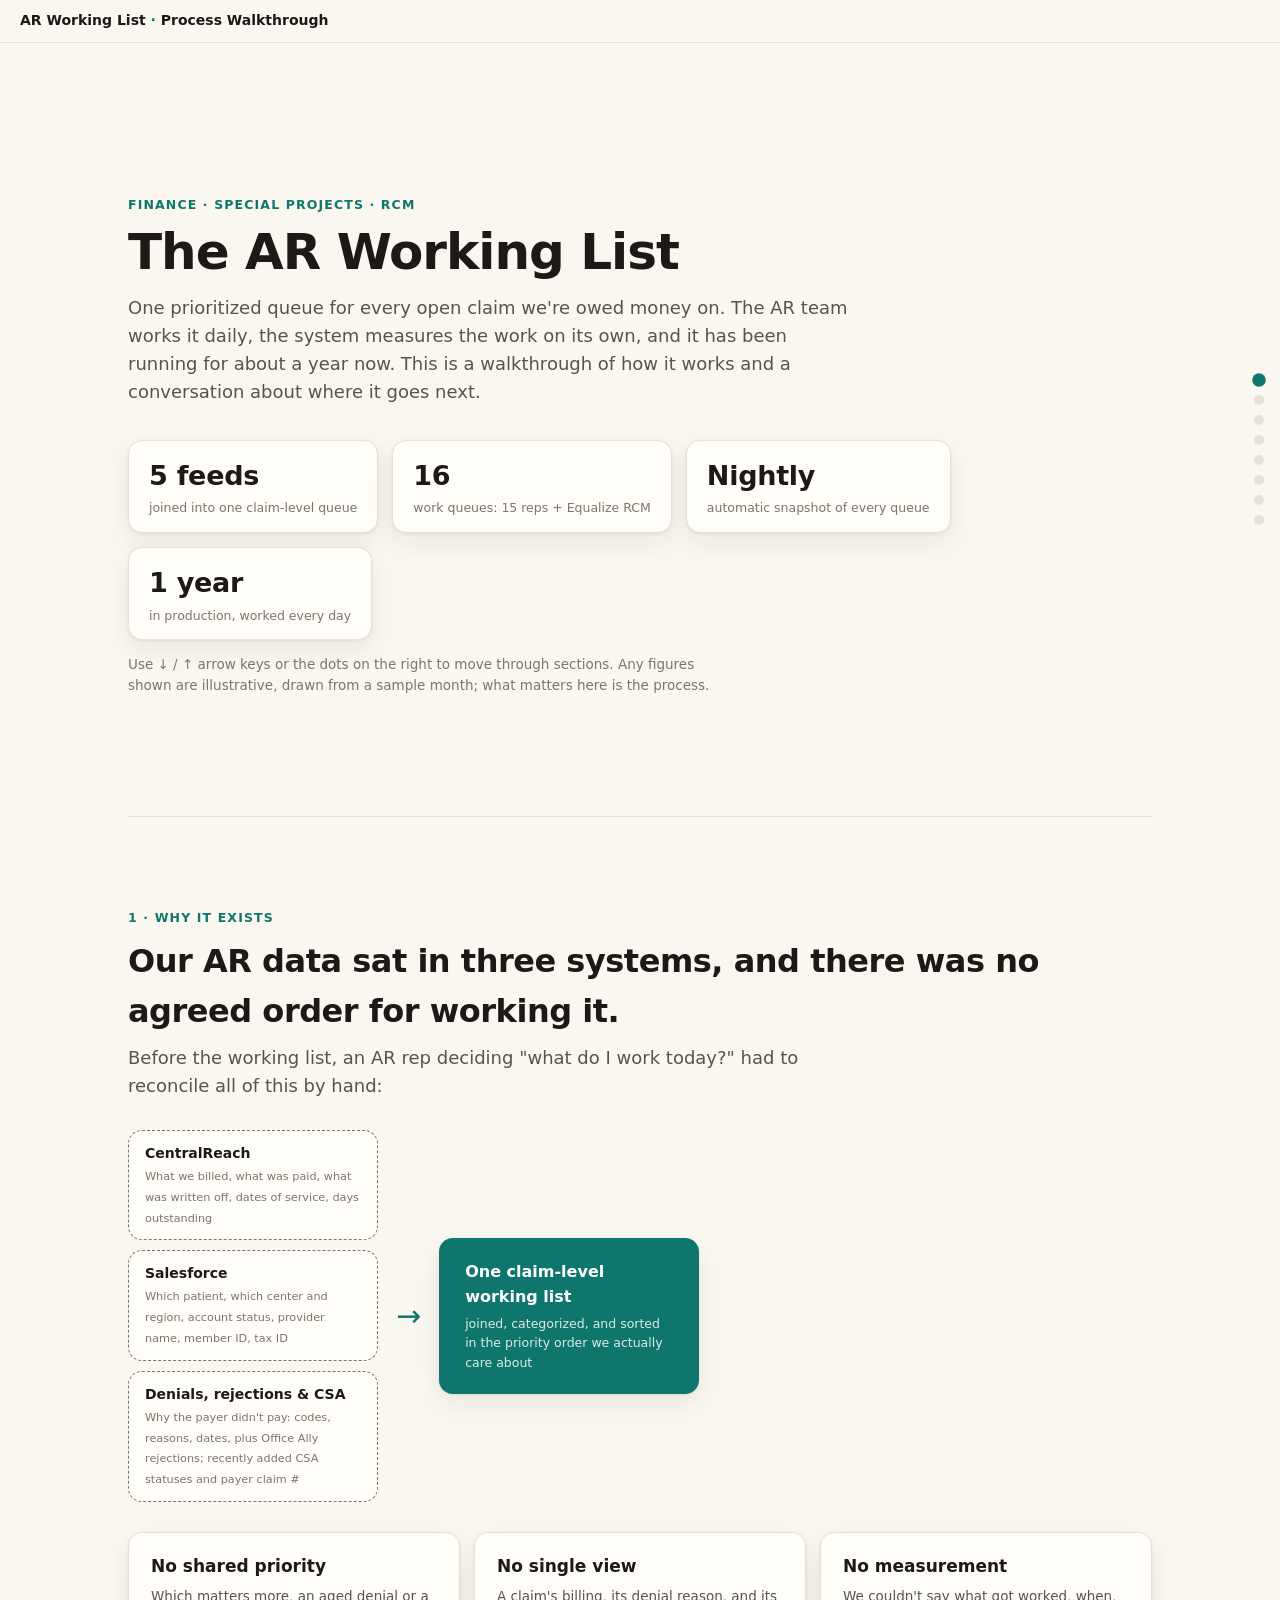
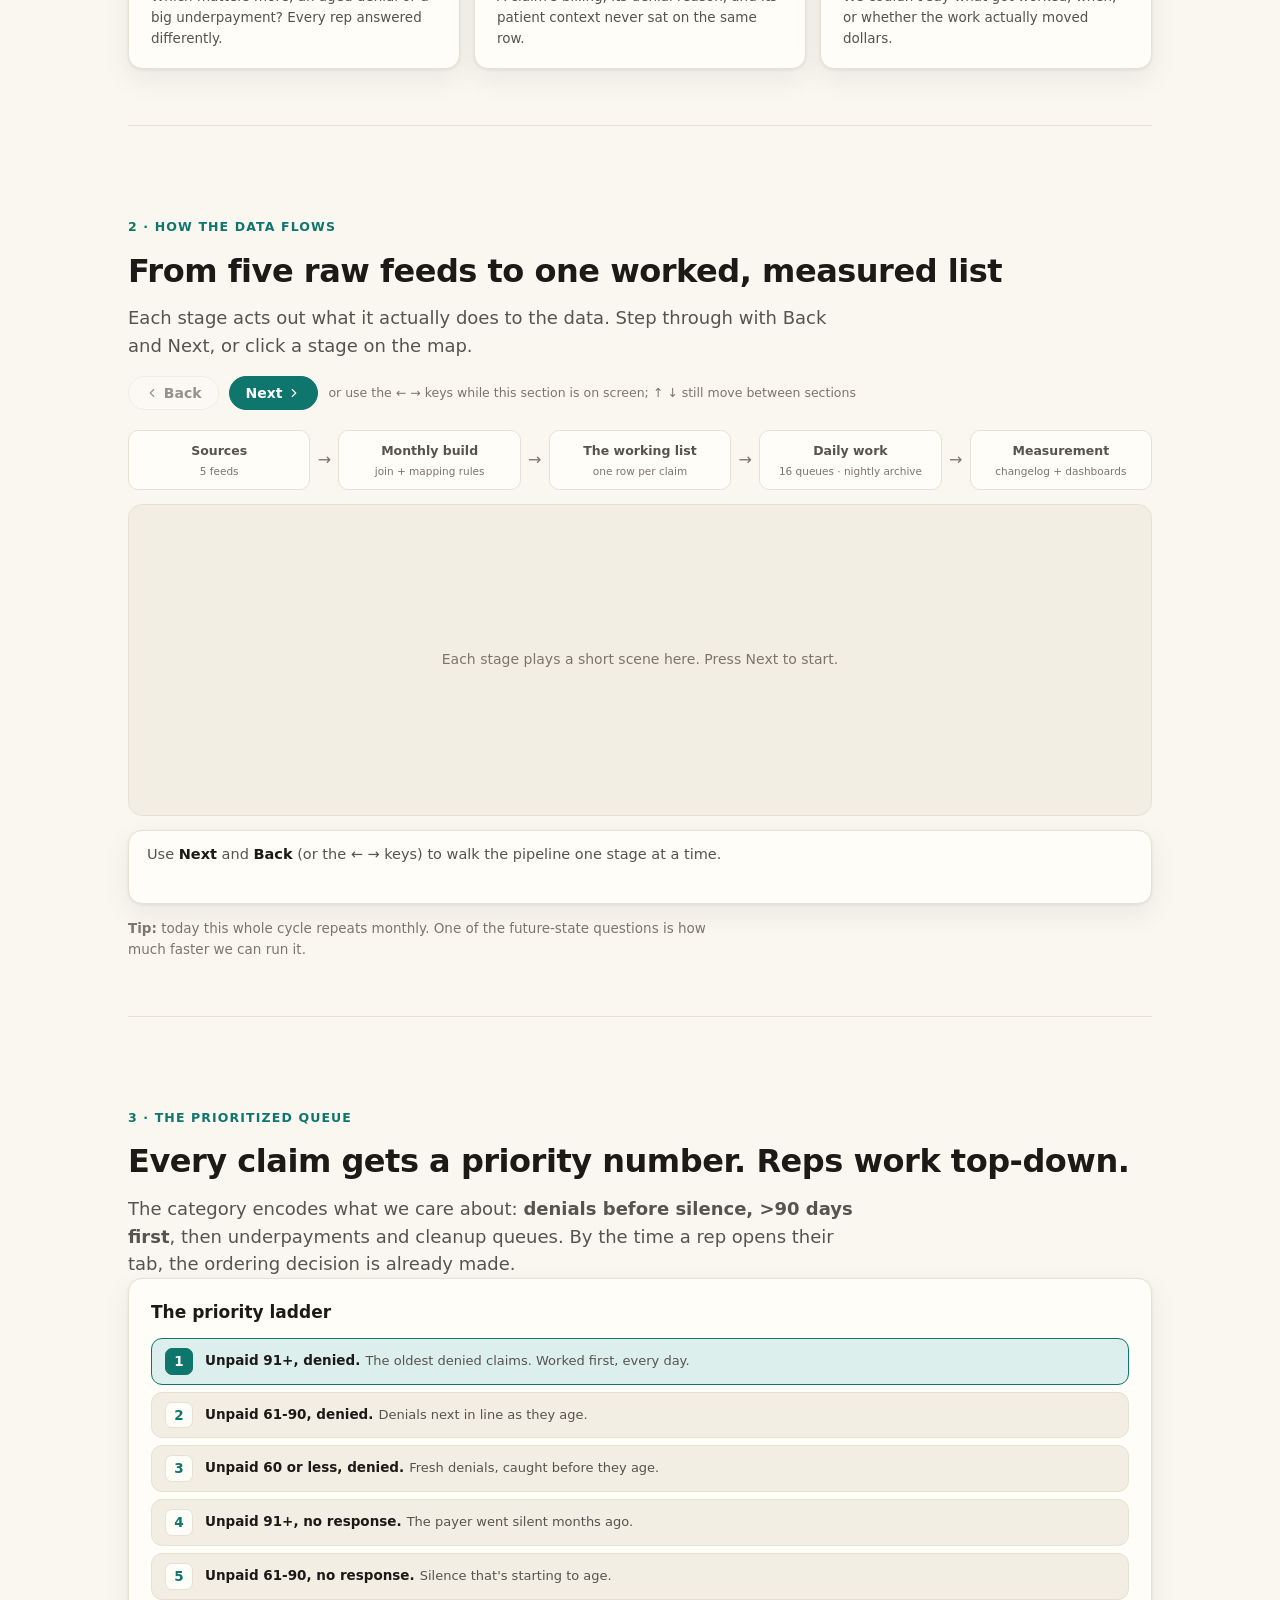
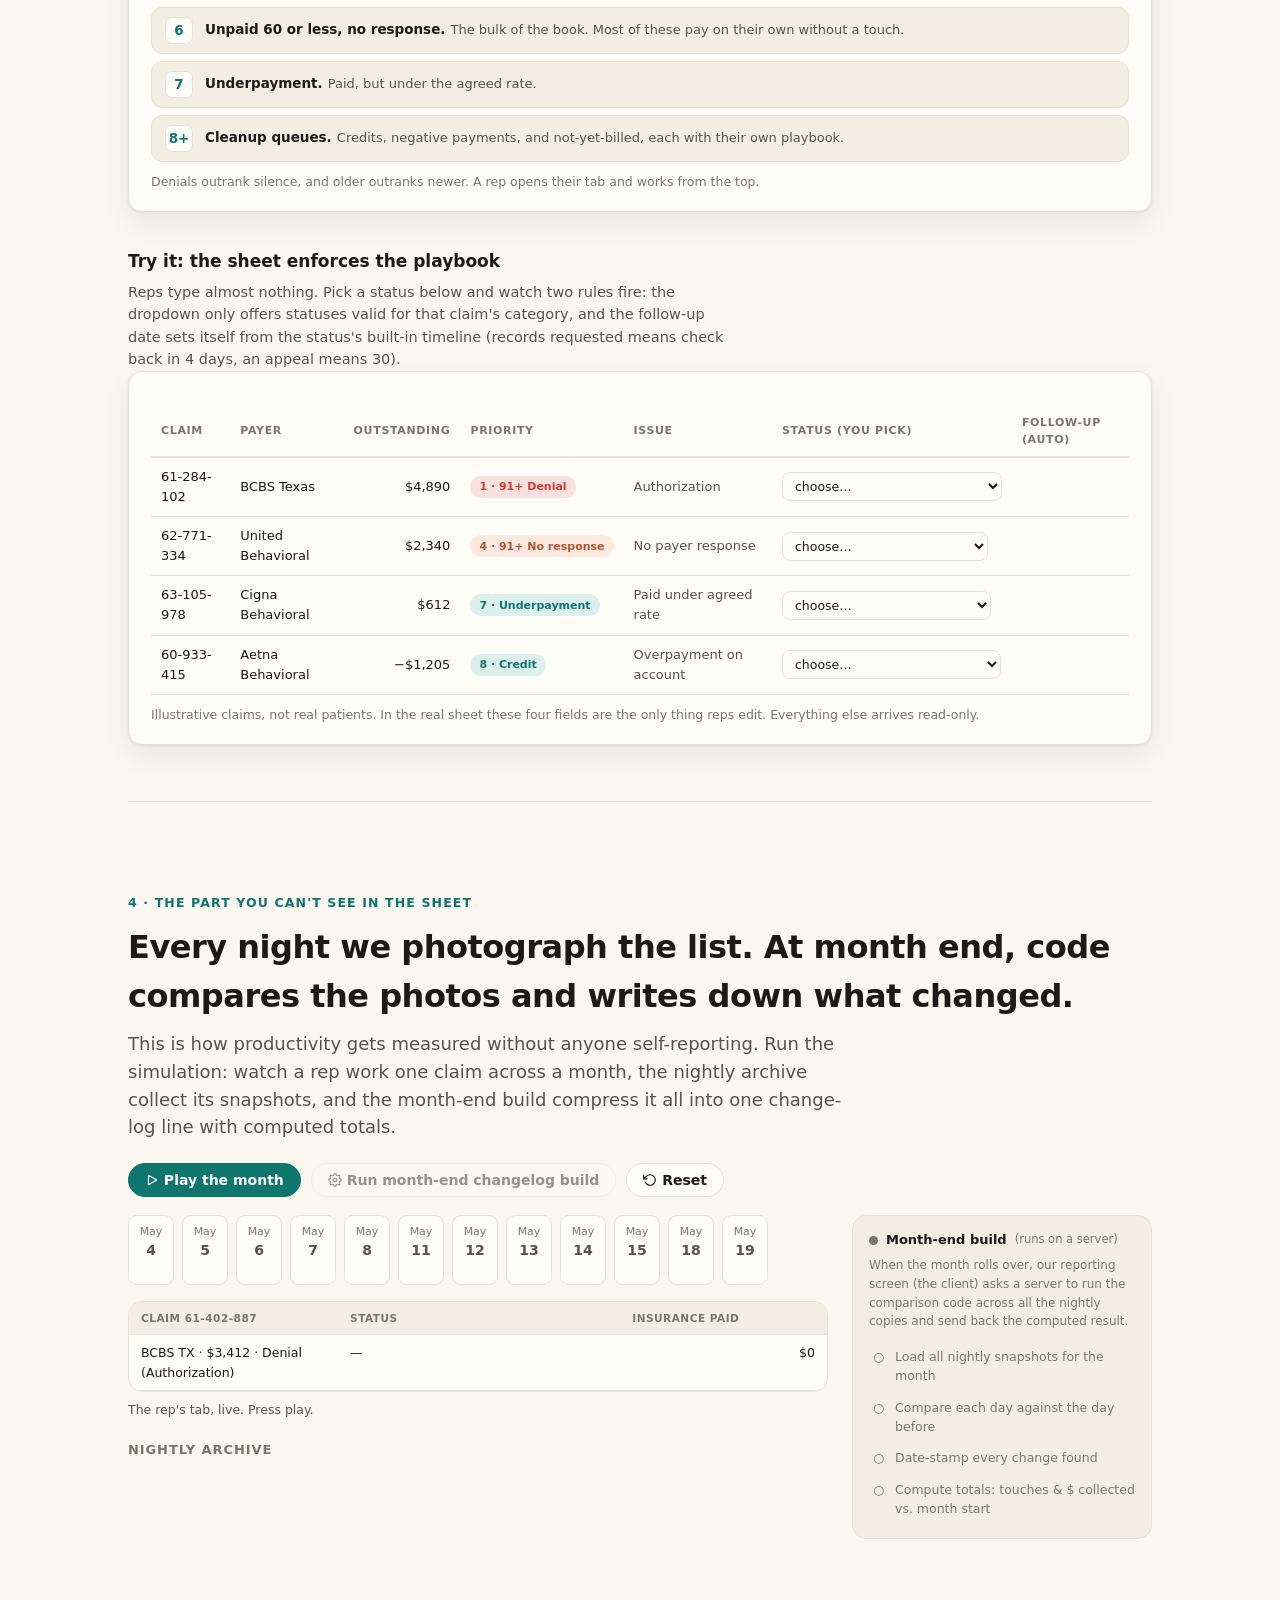
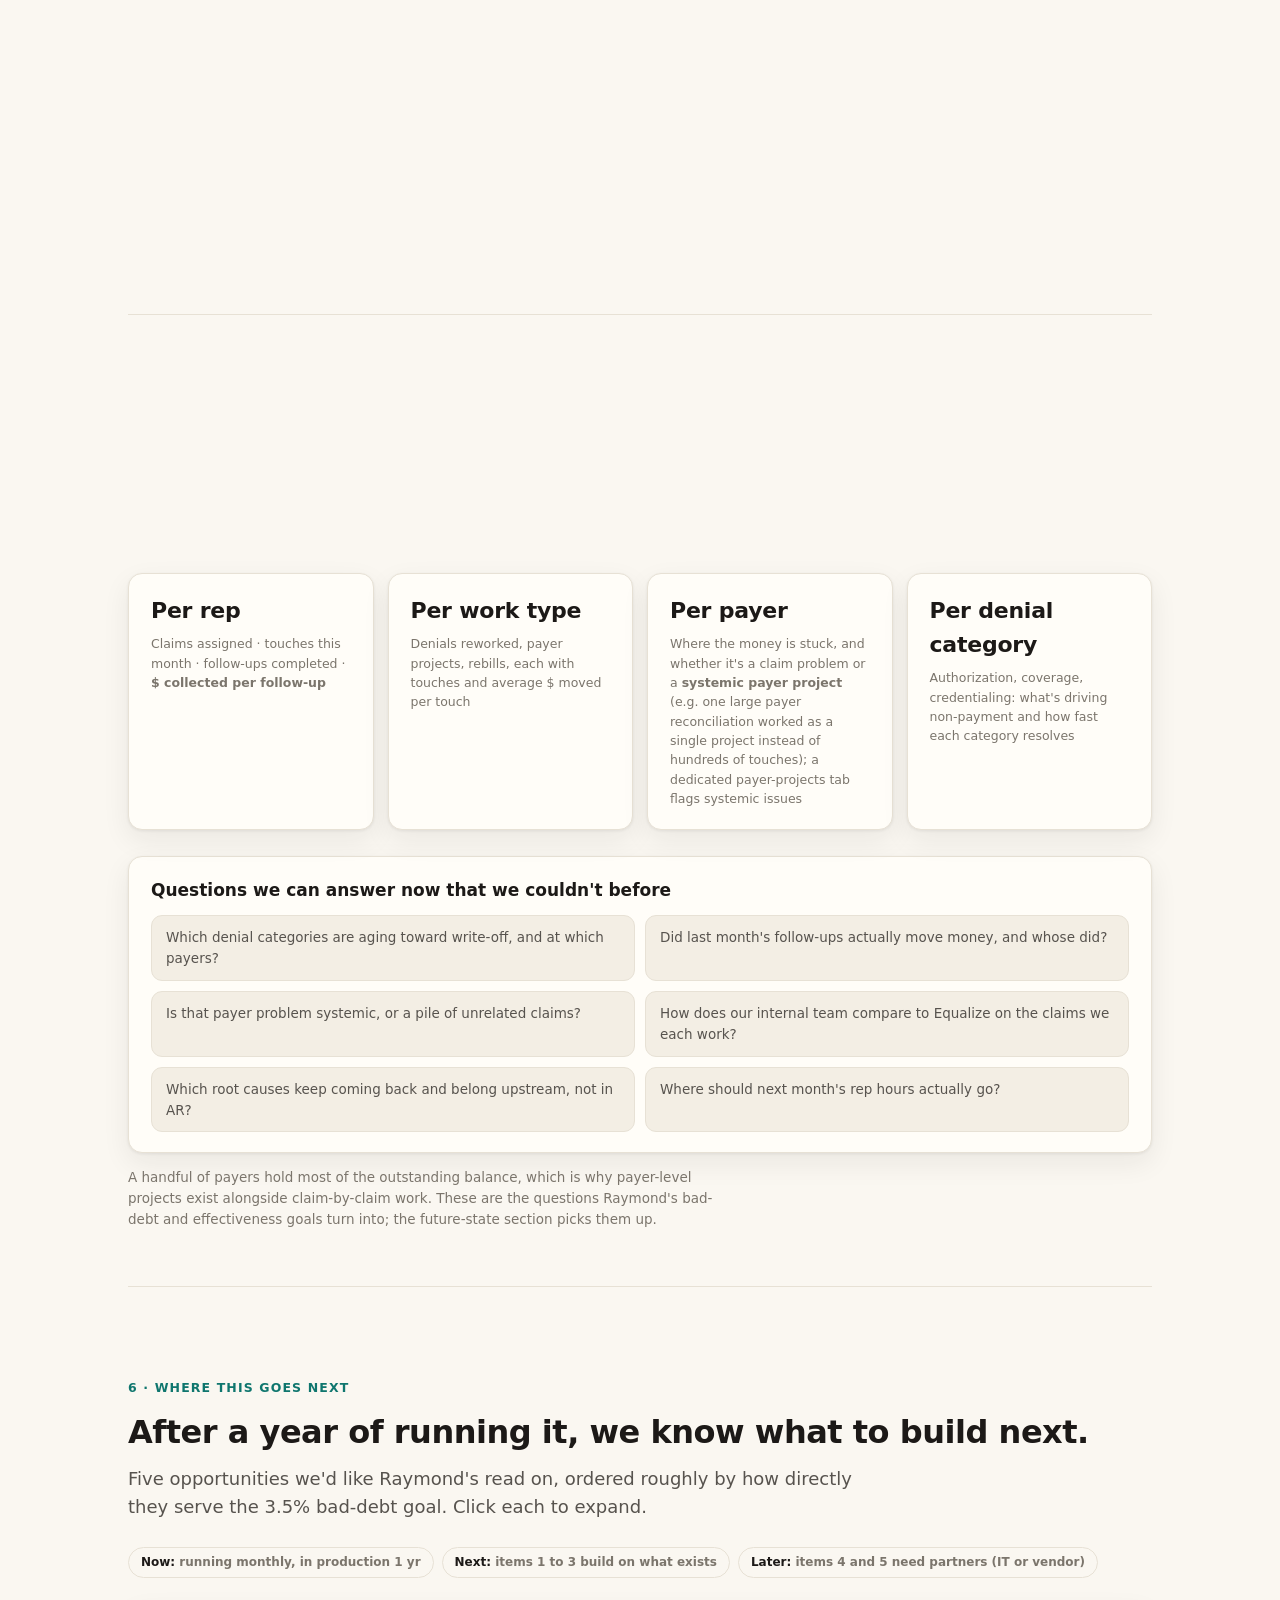
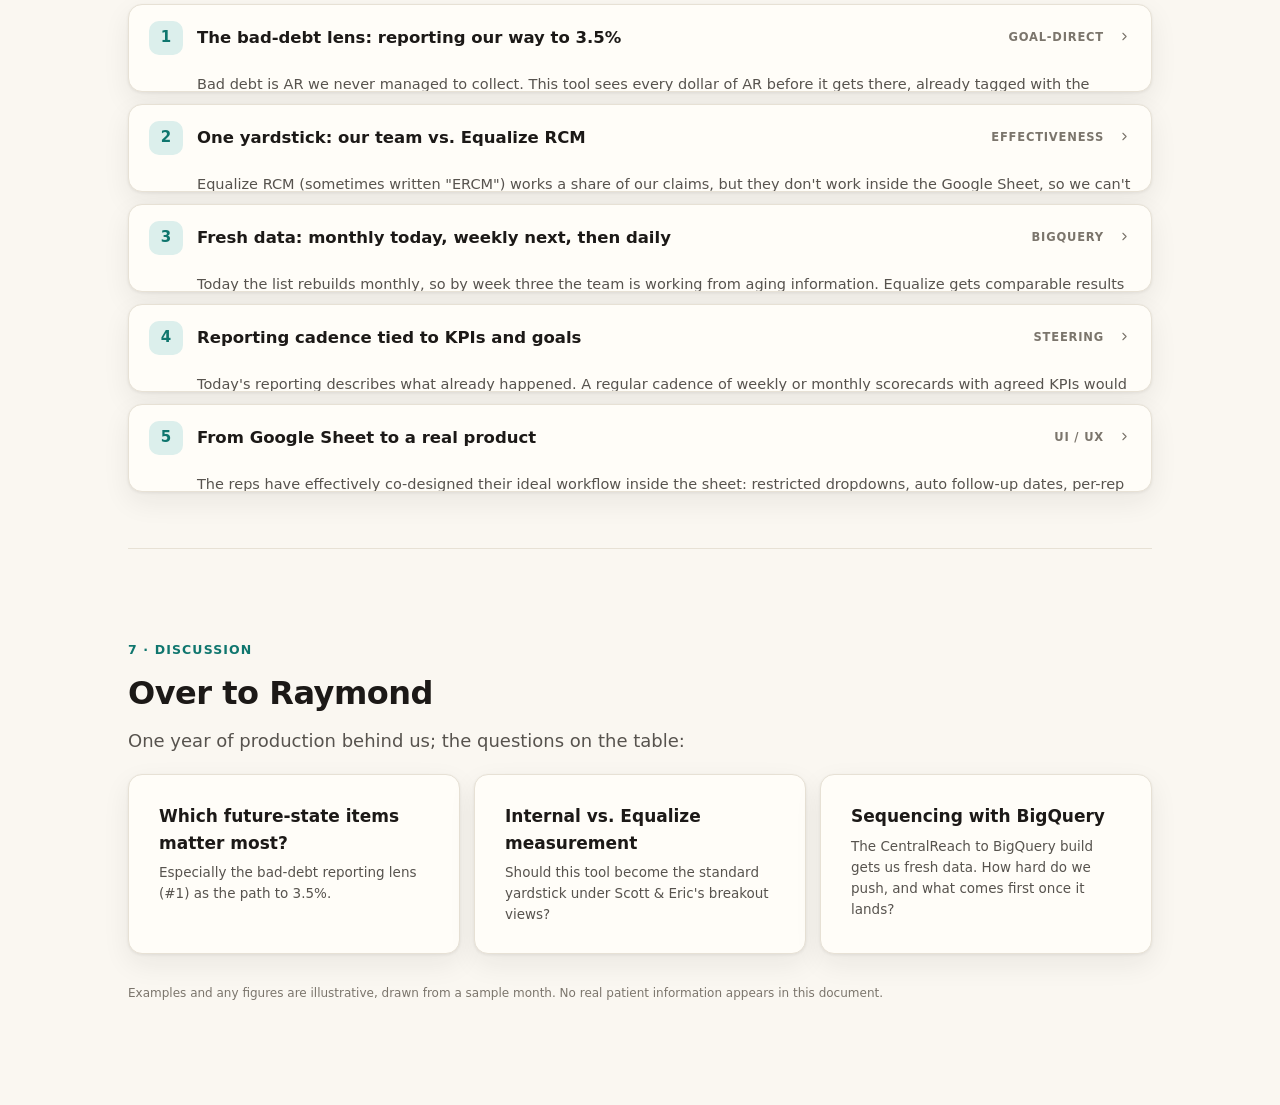
==== commit 0ef298f5: "Replace pipeline autoplay with arrow-key stepped stage scenes and before/after aggregation view Co-A" ====
--- a/ar-worklist-presentation.html
+++ b/ar-worklist-presentation.html
@@ -120,42 +120,173 @@
   .one-list small{display:block; font-weight:400; opacity:.85; font-size:12.5px; margin-top:4px;}
   .pains{display:grid; grid-template-columns:repeat(auto-fit,minmax(240px,1fr)); gap:14px; margin-top:30px;}
 
-  /* ============ PIPELINE ============ */
-  .pipe{
-    display:flex; gap:0; align-items:stretch; margin-top:26px; overflow-x:auto;
-    padding:10px 2px 18px;
-  }
-  .pcol{display:flex; flex-direction:column; gap:8px; justify-content:center; min-width:158px; flex:1;}
-  .pcol-title{font-size:11px; font-weight:700; text-transform:uppercase; letter-spacing:.08em; color:var(--muted); text-align:center; margin-bottom:2px;}
-  .pnode{
-    background:var(--surface); border:1.5px solid var(--line); border-radius:var(--radius);
-    padding:9px 11px; font-size:12.5px; font-weight:600; text-align:center; cursor:pointer;
-    transition:all .25s; position:relative;
-  }
-  .pnode small{display:block; font-weight:400; color:var(--muted); font-size:11px; line-height:1.35; margin-top:2px;}
-  .pnode:hover{border-color:var(--accent);}
-  .pnode.hot{
-    border-color:var(--accent); background:var(--accent-soft);
-    box-shadow:0 0 0 3px color-mix(in srgb, var(--accent) 22%, transparent);
-  }
-  .pnode.sel{border-color:var(--accent); background:var(--accent-soft);}
-  .pnode.big{background:var(--accent); border-color:var(--accent); color:var(--accent-ink); padding:16px 12px; font-size:13.5px;}
-  .pnode.big small{color:var(--accent-ink); opacity:.85;}
-  .pnode.big.hot{box-shadow:0 0 0 4px color-mix(in srgb, var(--accent) 35%, transparent);}
-  .plink{
-    display:flex; align-items:center; justify-content:center; min-width:30px; color:var(--muted);
-    font-size:19px; flex-shrink:0;
-  }
-  .plink.flow{color:var(--accent); animation:pulseArrow 1.4s infinite;}
-  @keyframes pulseArrow{0%,100%{opacity:.45}50%{opacity:1}}
-  .pipe-detail{
+  /* ============ PIPELINE (stepped stages) ============ */
+  .pl-controls{display:flex; gap:10px; margin-top:16px; align-items:center; flex-wrap:wrap;}
+  .pl-controls .hint{font-size:12.5px; color:var(--muted);}
+  .pl-map{display:flex; align-items:stretch; margin-top:20px;}
+  .pl-node{
+    flex:1; text-align:center; font-size:12.5px; font-weight:700; padding:10px 8px;
+    border:1.5px solid var(--line); border-radius:10px; background:var(--surface);
+    color:var(--ink-2); cursor:pointer; transition:all .3s;
+  }
+  .pl-node small{display:block; font-weight:400; color:var(--muted); font-size:10.5px; margin-top:2px;}
+  .pl-node:hover{border-color:var(--accent);}
+  .pl-node.on{
+    border-color:var(--accent); background:var(--accent-soft); color:var(--ink);
+    box-shadow:0 0 0 3px color-mix(in srgb, var(--accent) 18%, transparent);
+  }
+  .pl-arrow{width:28px; display:flex; align-items:center; justify-content:center; color:var(--muted); flex-shrink:0;}
+  .pl-stagebox{
+    margin-top:14px; border:1px solid var(--line); border-radius:var(--radius);
+    background:var(--surface-2); overflow:hidden; position:relative; height:312px;
+  }
+  .pl-scene{position:absolute; left:50%; top:14px; transform:translateX(-50%); width:680px; height:284px;}
+  .pl-idle{
+    position:absolute; inset:0; display:flex; align-items:center; justify-content:center;
+    color:var(--muted); font-size:14px; padding:0 30px; text-align:center; transition:opacity .45s;
+  }
+  .pl-idle.off{opacity:0;}
+  .pl-vig{position:absolute; inset:0; opacity:0; pointer-events:none; transition:opacity .45s;}
+  .pl-vig.on{opacity:1;}
+  .pl-cap{
     margin-top:14px; min-height:74px; font-size:14.5px; color:var(--ink-2);
     border:1px solid var(--line); padding:12px 18px; background:var(--surface);
     border-radius:var(--radius); box-shadow:var(--shadow);
   }
-  .pipe-detail b{color:var(--ink);}
-  .pipe-controls{display:flex; gap:10px; margin-top:16px; align-items:center;}
-  .pipe-controls .hint{font-size:12.5px; color:var(--muted);}
+  .pl-cap b{color:var(--ink);}
+  @keyframes plIn{from{opacity:0; transform:translateY(14px);} to{opacity:1; transform:none;}}
+
+  /* stage 0: sources */
+  .pl-chip{
+    position:absolute; font-size:12px; font-weight:600; padding:7px 13px; border-radius:999px;
+    background:var(--surface); border:1px dashed var(--muted); color:var(--ink-2);
+    box-shadow:var(--shadow); opacity:0;
+  }
+  .pl-vig[data-v="0"] .pl-chip:nth-child(1){top:52px; left:40px;}
+  .pl-vig[data-v="0"] .pl-chip:nth-child(2){top:150px; left:130px;}
+  .pl-vig[data-v="0"] .pl-chip:nth-child(3){top:60px; left:290px;}
+  .pl-vig[data-v="0"] .pl-chip:nth-child(4){top:158px; left:400px;}
+  .pl-vig[data-v="0"] .pl-chip:nth-child(5){top:66px; left:490px;}
+  .pl-vig[data-v="0"].on .pl-chip{animation:plIn .6s cubic-bezier(.16,1,.3,1) forwards;}
+  .pl-vig[data-v="0"].on .pl-chip:nth-child(1){animation-delay:.1s;}
+  .pl-vig[data-v="0"].on .pl-chip:nth-child(2){animation-delay:.5s;}
+  .pl-vig[data-v="0"].on .pl-chip:nth-child(3){animation-delay:.9s;}
+  .pl-vig[data-v="0"].on .pl-chip:nth-child(4){animation-delay:1.3s;}
+  .pl-vig[data-v="0"].on .pl-chip:nth-child(5){animation-delay:1.7s;}
+
+  /* stage 1: the build joins them */
+  .pl-vig[data-v="1"] .pl-chip{opacity:1;}
+  .pl-vig[data-v="1"] .pl-chip:nth-child(1){top:52px; left:40px;}
+  .pl-vig[data-v="1"] .pl-chip:nth-child(2){top:150px; left:130px;}
+  .pl-vig[data-v="1"] .pl-chip:nth-child(3){top:60px; left:290px;}
+  .pl-vig[data-v="1"] .pl-chip:nth-child(4){top:158px; left:400px;}
+  .pl-vig[data-v="1"] .pl-chip:nth-child(5){top:66px; left:490px;}
+  .pl-vig[data-v="1"].on .pl-chip{animation:plMerge 1.5s cubic-bezier(.5,0,.2,1) .4s forwards;}
+  @keyframes plMerge{60%{opacity:1;} 100%{top:140px; left:290px; opacity:0; transform:scale(.4);}}
+  .pl-joinbar{
+    position:absolute; top:126px; left:150px; width:380px; padding:10px 16px; text-align:center;
+    background:var(--surface); border:1.5px solid var(--accent); border-radius:10px;
+    font-size:13px; font-weight:700; box-shadow:var(--shadow); opacity:0;
+  }
+  .pl-joinbar small{display:block; font-weight:400; color:var(--muted); font-size:11px;}
+  .pl-vig[data-v="1"].on .pl-joinbar{animation:plIn .7s ease-out 1.7s forwards;}
+
+  /* stage 2: before / after, what the rep sees */
+  .pl-before{position:absolute; top:10px; left:0; width:258px;}
+  .pl-before h4, .pl-aftercard h4{
+    font-size:10.5px; text-transform:uppercase; letter-spacing:.07em; color:var(--muted); margin:0 0 8px;
+  }
+  .pl-bf{
+    font-family:ui-monospace,Consolas,monospace; font-size:10.5px; padding:5px 9px;
+    border:1px dashed var(--muted); border-radius:7px; margin-bottom:6px;
+    background:var(--surface); color:var(--ink-2);
+  }
+  .pl-bf b{font-family:var(--font); font-size:10px; color:var(--ink); display:block;}
+  .pl-mid{position:absolute; top:124px; left:272px; font-size:26px; color:var(--accent);}
+  .pl-aftercard{
+    position:absolute; top:10px; left:322px; width:356px; padding:12px 16px;
+    background:var(--surface); border:1.5px solid var(--accent); border-radius:10px; box-shadow:var(--shadow);
+  }
+  .pl-af{
+    display:flex; justify-content:space-between; gap:10px; font-size:12px; padding:7px 0;
+    border-bottom:1px solid var(--line); color:var(--ink-2); opacity:0;
+  }
+  .pl-af:last-child{border-bottom:none;}
+  .pl-af b{color:var(--ink); font-weight:650; text-align:right;}
+  .pl-vig[data-v="2"].on .pl-af{animation:plIn .5s ease-out forwards;}
+  .pl-vig[data-v="2"].on .pl-af:nth-of-type(2){animation-delay:.25s;}
+  .pl-vig[data-v="2"].on .pl-af:nth-of-type(3){animation-delay:.5s;}
+  .pl-vig[data-v="2"].on .pl-af:nth-of-type(4){animation-delay:.75s;}
+  .pl-vig[data-v="2"].on .pl-af:nth-of-type(5){animation-delay:1s;}
+  .pl-pill{
+    font-size:10.5px; font-weight:700; padding:2px 9px; border-radius:999px; white-space:nowrap;
+    background:color-mix(in srgb,var(--critical) 12%, var(--surface)); color:var(--critical);
+  }
+
+  /* stage 3: dealt into queues, archived nightly */
+  .pl-deckbar{
+    position:absolute; top:14px; left:210px; width:260px; padding:9px 14px; text-align:center;
+    font-size:12.5px; font-weight:700; background:var(--accent); color:var(--accent-ink);
+    border-radius:10px; box-shadow:var(--shadow);
+  }
+  .pl-deckbar small{display:block; font-weight:400; opacity:.85; font-size:10.5px;}
+  .pl-tab{
+    position:absolute; top:150px; width:200px; padding:9px 13px 11px; font-size:11.5px;
+    background:var(--surface); border:1px solid var(--line); border-radius:10px; box-shadow:var(--shadow);
+  }
+  .pl-tab b{display:block; font-size:11.5px; margin-bottom:5px;}
+  .pl-tab .mini{height:7px; border-radius:4px; background:var(--surface-2); margin-top:4px;}
+  .pl-tab:nth-of-type(2){left:10px;}
+  .pl-tab:nth-of-type(3){left:240px;}
+  .pl-tab:nth-of-type(4){left:470px;}
+  .pl-deal{
+    position:absolute; top:56px; left:310px; width:60px; height:12px; border-radius:6px;
+    background:var(--accent-soft); border:1px solid var(--accent); opacity:0;
+  }
+  .pl-vig[data-v="3"].on .pl-deal:nth-of-type(5){animation:plDeal1 .9s ease-out .4s forwards;}
+  .pl-vig[data-v="3"].on .pl-deal:nth-of-type(6){animation:plDeal2 .9s ease-out 1s forwards;}
+  .pl-vig[data-v="3"].on .pl-deal:nth-of-type(7){animation:plDeal3 .9s ease-out 1.6s forwards;}
+  @keyframes plDeal1{0%{opacity:1;} 100%{opacity:1; top:186px; left:70px;}}
+  @keyframes plDeal2{0%{opacity:1;} 100%{opacity:1; top:186px; left:300px;}}
+  @keyframes plDeal3{0%{opacity:1;} 100%{opacity:1; top:186px; left:530px;}}
+  .pl-camnote{
+    position:absolute; top:238px; left:190px; width:300px; text-align:center; font-size:12px;
+    color:var(--ink-2); opacity:0;
+  }
+  .pl-camnote svg{color:var(--good-text);}
+  .pl-vig[data-v="3"].on .pl-camnote{animation:plIn .6s ease-out 2.3s forwards;}
+
+  /* stage 4: month end */
+  .pl-cal{position:absolute; top:30px; left:190px; display:flex; gap:8px;}
+  .pl-day{
+    width:36px; height:36px; border-radius:8px; border:1px solid var(--line); background:var(--surface);
+    font-size:10px; display:flex; align-items:center; justify-content:center; color:var(--muted);
+  }
+  .pl-vig[data-v="4"].on .pl-day{animation:plSnap .5s ease-out forwards;}
+  .pl-vig[data-v="4"].on .pl-day:nth-child(1){animation-delay:.2s;}
+  .pl-vig[data-v="4"].on .pl-day:nth-child(2){animation-delay:.45s;}
+  .pl-vig[data-v="4"].on .pl-day:nth-child(3){animation-delay:.7s;}
+  .pl-vig[data-v="4"].on .pl-day:nth-child(4){animation-delay:.95s;}
+  .pl-vig[data-v="4"].on .pl-day:nth-child(5){animation-delay:1.2s;}
+  .pl-vig[data-v="4"].on .pl-day:nth-child(6){animation-delay:1.45s;}
+  .pl-vig[data-v="4"].on .pl-day:nth-child(7){animation-delay:1.7s;}
+  @keyframes plSnap{
+    50%{border-color:var(--good); box-shadow:0 0 0 3px color-mix(in srgb, var(--good) 25%, transparent);}
+    100%{border-color:var(--good); color:var(--good-text);}
+  }
+  .pl-tally{
+    position:absolute; top:120px; left:90px; width:500px; padding:12px 16px; font-size:12.5px;
+    background:var(--surface); border:1.5px solid var(--good); border-radius:10px; box-shadow:var(--shadow);
+    color:var(--ink-2); opacity:0;
+  }
+  .pl-tally b{color:var(--ink);}
+  .pl-vig[data-v="4"].on .pl-tally{animation:plIn .7s ease-out 2.1s forwards;}
+
+  .pl-scene{transform-origin:top center;}
+  @media(max-width:740px){
+    .pl-map{display:grid; grid-template-columns:repeat(2,1fr); gap:8px;}
+    .pl-arrow{display:none;}
+  }
 
   .chart-note{font-size:12.5px; color:var(--muted); margin-top:10px;}
 
@@ -331,7 +462,8 @@
     html{scroll-behavior:auto;}
     .rv{transition:none; transform:none; opacity:1;}
     .snapcard,.fu-chip,.fbody,.chev{transition:none;}
-    .plink.flow{animation:none;}
+    .pl-vig *{animation:none !important; transition:none !important;}
+    .pl-chip,.pl-joinbar,.pl-af,.pl-camnote,.pl-tally{opacity:1 !important;}
     .srv-dot.on{animation:none;}
     .sheet-mini .chg{animation:none;}
   }
@@ -393,51 +525,84 @@
 <section id="pipeline" data-nav="How data flows">
   <span class="kicker rv">2 · How the data flows</span>
   <h2 class="rv">From five raw feeds to one worked, measured list</h2>
-  <p class="lead rv d1">Click any box for a short description, or press play to follow a claim through the whole pipeline.</p>
-
-  <div class="pipe-controls rv d2">
-    <button class="primary" id="playPipe"><svg class="ic" viewBox="0 0 24 24"><polygon points="6 4 20 12 6 20 6 4"/></svg> Follow a claim through</button>
-    <span class="hint" id="pipeHint">Each month this cycle runs end to end.</span>
-  </div>
-
-  <div class="pipe rv d2" id="pipe">
-    <div class="pcol">
-      <div class="pcol-title">Sources</div>
-      <div class="pnode" data-step="0" data-info="<b>CentralReach billing detail.</b> Every claim we submitted: amounts billed, dates of service, the payer it went to, the rendering provider.">CR claim data<small>billing detail</small></div>
-      <div class="pnode" data-step="0" data-info="<b>CentralReach demographics.</b> Patient and guardian details.">CR demographics</div>
-      <div class="pnode" data-step="0" data-info="<b>Salesforce.</b> The case side: region, center, account status, assigned BCBA, program dates.">Salesforce cases</div>
-      <div class="pnode" data-step="0" data-info="<b>Payer denials.</b> Denial codes, reasons, and dates straight from payer responses.">Denial feed</div>
-      <div class="pnode" data-step="0" data-info="<b>Office Ally rejections.</b> Claims that bounced at Office Ally before the payer ever saw them.">Office Ally rejections</div>
+  <p class="lead rv d1">Each stage acts out what it actually does to the data. Step through with Back and Next, or click a stage on the map.</p>
+
+  <div class="pl-controls rv d2">
+    <button id="plPrev"><svg class="ic" viewBox="0 0 24 24"><path d="M15 18l-6-6 6-6"/></svg> Back</button>
+    <button class="primary" id="plNext">Next <svg class="ic" viewBox="0 0 24 24"><path d="M9 18l6-6-6-6"/></svg></button>
+    <span class="hint">or use the ← → keys while this section is on screen; ↑ ↓ still move between sections</span>
+  </div>
+
+  <div class="pl-map rv d2" id="plMap">
+    <div class="pl-node" data-s="0">Sources<small>5 feeds</small></div>
+    <div class="pl-arrow">→</div>
+    <div class="pl-node" data-s="1">Monthly build<small>join + mapping rules</small></div>
+    <div class="pl-arrow">→</div>
+    <div class="pl-node" data-s="2">The working list<small>one row per claim</small></div>
+    <div class="pl-arrow">→</div>
+    <div class="pl-node" data-s="3">Daily work<small>16 queues · nightly archive</small></div>
+    <div class="pl-arrow">→</div>
+    <div class="pl-node" data-s="4">Measurement<small>changelog + dashboards</small></div>
+  </div>
+
+  <div class="pl-stagebox rv d3">
+    <div class="pl-idle" id="plIdle">Each stage plays a short scene here. Press Next to start.</div>
+    <div class="pl-scene">
+      <div class="pl-vig" data-v="0">
+        <span class="pl-chip">CR billing detail</span>
+        <span class="pl-chip">CR demographics</span>
+        <span class="pl-chip">Salesforce cases</span>
+        <span class="pl-chip">Denial feed</span>
+        <span class="pl-chip">Office Ally rejections</span>
+      </div>
+      <div class="pl-vig" data-v="1">
+        <span class="pl-chip">CR billing detail</span>
+        <span class="pl-chip">CR demographics</span>
+        <span class="pl-chip">Salesforce cases</span>
+        <span class="pl-chip">Denial feed</span>
+        <span class="pl-chip">Office Ally rejections</span>
+        <div class="pl-joinbar">One row per claim<small>joined and categorized by the mapping rulebook</small></div>
+      </div>
+      <div class="pl-vig" data-v="2">
+        <div class="pl-before">
+          <h4>What five systems held</h4>
+          <div class="pl-bf"><b>CR billing</b>61-284-102 | 4890.00 | 02/14</div>
+          <div class="pl-bf"><b>CR demographics</b>pt_id 88213 | guardian on file</div>
+          <div class="pl-bf"><b>Salesforce</b>ATX-N | status: ACTIVE</div>
+          <div class="pl-bf"><b>Denial feed</b>CO-197 | 03/02</div>
+          <div class="pl-bf"><b>Office Ally</b>no rejection</div>
+        </div>
+        <div class="pl-mid">→</div>
+        <div class="pl-aftercard">
+          <h4>The one row a rep works</h4>
+          <div class="pl-af"><span>Claim</span><b>61-284-102 · BCBS TX · $4,890</b></div>
+          <div class="pl-af"><span>Patient / center</span><b>On the row · Austin North</b></div>
+          <div class="pl-af"><span>Issue</span><b>Denial · Authorization</b></div>
+          <div class="pl-af"><span>Aging</span><b>112 days outstanding</b></div>
+          <div class="pl-af"><span>Priority</span><span class="pl-pill">1 · top of queue</span></div>
+        </div>
+      </div>
+      <div class="pl-vig" data-v="3">
+        <div class="pl-deckbar">The working list<small>every open claim, priority-sorted</small></div>
+        <div class="pl-tab"><b>Rep 1</b><div class="mini"></div><div class="mini"></div></div>
+        <div class="pl-tab"><b>Rep 2</b><div class="mini"></div><div class="mini"></div></div>
+        <div class="pl-tab"><b>Equalize RCM</b><div class="mini"></div><div class="mini"></div></div>
+        <div class="pl-deal"></div><div class="pl-deal"></div><div class="pl-deal"></div>
+        <div class="pl-camnote"><svg class="ic" viewBox="0 0 24 24"><path d="M23 19a2 2 0 0 1-2 2H3a2 2 0 0 1-2-2V8a2 2 0 0 1 2-2h4l2-3h6l2 3h4a2 2 0 0 1 2 2z"/><circle cx="12" cy="13" r="4"/></svg> Every queue photographed, every night.</div>
+      </div>
+      <div class="pl-vig" data-v="4">
+        <div class="pl-cal">
+          <div class="pl-day">M 4</div><div class="pl-day">T 5</div><div class="pl-day">W 6</div>
+          <div class="pl-day">T 7</div><div class="pl-day">F 8</div><div class="pl-day">M 11</div><div class="pl-day">…</div>
+        </div>
+        <div class="pl-tally"><b>A month of nightly copies becomes one line per claim:</b><br>
+          every status change date-stamped, touches counted, dollars compared to the start of the month.</div>
+      </div>
     </div>
-    <div class="plink" data-flow="1">→</div>
-    <div class="pcol">
-      <div class="pcol-title">Our logic</div>
-      <div class="pnode" data-step="1" data-info="<b>The monthly build.</b> Code we run on a server joins all five feeds into one row per claim, then applies our mapping tables (denial reason to category, payer to bucket, claim ID continuity across rebills) so every claim arrives categorized and consistent.">Monthly build<small>joins + enriches every claim</small></div>
-      <div class="pnode" data-step="1" data-info="<b>Mapping tables.</b> The rulebook we maintain: how denial reasons group into categories, how payer plans roll up, which statuses count as real work, and how a rebilled claim keeps its identity.">Mapping rules<small>our rulebook</small></div>
-    </div>
-    <div class="plink" data-flow="2">→</div>
-    <div class="pcol">
-      <div class="pcol-title">The product</div>
-      <div class="pnode big" data-step="2" data-info="<b>The AR Working List.</b> One row for every open claim, each with a priority category, a denial category, aging, and dollars outstanding. Sorted in the order we want it worked.">AR Working List<small>every open claim, priority-sorted</small></div>
-      <div class="pnode" data-step="2" data-info="<b>Downstream reporting.</b> The same list also feeds aging summaries, denial resolve rates, payment/collection summaries, and the denial forecast.">Also feeds AR &amp; denial reporting</div>
-    </div>
-    <div class="plink" data-flow="3">→</div>
-    <div class="pcol">
-      <div class="pcol-title">Daily work</div>
-      <div class="pnode" data-step="3" data-info="<b>The team's workspace.</b> Each rep gets their own tab showing only their claims. They record a date worked, a status, and notes per touch, and the follow-up date fills itself in based on the status chosen.">16 rep queues<small>each rep sees their slice</small></div>
-      <div class="pnode" data-step="3" data-info="<b>Nightly snapshot.</b> Every night an automated process takes a complete copy of the workspace, so we have a photo of the list for every day of the month.">Nightly archive <svg class="ic" viewBox="0 0 24 24"><path d="M23 19a2 2 0 0 1-2 2H3a2 2 0 0 1-2-2V8a2 2 0 0 1 2-2h4l2-3h6l2 3h4a2 2 0 0 1 2 2z"/><circle cx="12" cy="13" r="4"/></svg></div>
-    </div>
-    <div class="plink" data-flow="4">→</div>
-    <div class="pcol">
-      <div class="pcol-title">Measurement</div>
-      <div class="pnode" data-step="4" data-info="<b>Month-end changelog.</b> Code compares each day's snapshot to the day before and condenses a month of copies into one line per claim: every status change, date-stamped, plus touch counts and dollars collected vs. the start of the month.">Change log build<small>a month → one line per claim</small></div>
-      <div class="pnode" data-step="4" data-info="<b>Productivity reporting.</b> Per-rep dashboards: claims assigned, touches, follow-ups, and dollars moved per follow-up, plus summaries by type of work.">Productivity dashboards</div>
-    </div>
-  </div>
-
-  <div class="pipe-detail rv d3" id="pipeDetail">
-    <b>Tip:</b> today this whole cycle repeats monthly. One of the future-state questions is how much faster we can run it.
-  </div>
+  </div>
+
+  <div class="pl-cap rv d3" id="plCap"></div>
+  <p class="note rv d3"><b>Tip:</b> today this whole cycle repeats monthly. One of the future-state questions is how much faster we can run it.</p>
 </section>
 
 <!-- ============ 4. PRIORITIZATION ============ -->
@@ -730,43 +895,57 @@
   h.parentElement.classList.toggle('open');
 }));
 
-/* ================= PIPELINE ================= */
-const pipeDetail=document.getElementById('pipeDetail');
-const pnodes=[...document.querySelectorAll('.pnode')];
-pnodes.forEach(n=>n.addEventListener('click',()=>{
-  pnodes.forEach(x=>x.classList.remove('sel'));
-  n.classList.add('sel');
-  pipeDetail.innerHTML=n.dataset.info;
-}));
-const playBtn=document.getElementById('playPipe');
-const pipeHint=document.getElementById('pipeHint');
-let pipeTimer=null;
-playBtn.addEventListener('click',()=>{
-  if(pipeTimer)return;
-  const steps=[
-    {s:0,t:'Day 1 of the month: the billing, case, denial, and rejection pulls land.'},
-    {s:1,t:'Our build code joins the feeds and applies the mapping rulebook.'},
-    {s:2,t:'Out comes the working list: every open claim, priority-ranked.'},
-    {s:3,t:'Reps work their queues daily; every night an automated copy is archived.'},
-    {s:4,t:'Month end: code diffs the daily copies into a changelog, and dashboards update.'}
-  ];
-  let i=0;
-  playBtn.disabled=true;
-  const tick=()=>{
-    pnodes.forEach(n=>n.classList.remove('hot'));
-    document.querySelectorAll('.plink').forEach(l=>l.classList.remove('flow'));
-    if(i>=steps.length){
-      pipeHint.textContent='…and the next month, it runs again.';
-      playBtn.disabled=false; pipeTimer=null; return;
-    }
-    pnodes.filter(n=>+n.dataset.step===steps[i].s).forEach(n=>n.classList.add('hot'));
-    const link=document.querySelector('.plink[data-flow="'+steps[i].s+'"]');
-    if(link)link.classList.add('flow');
-    pipeHint.textContent=steps[i].t;
-    i++; pipeTimer=setTimeout(tick,1900);
-  };
-  tick();
+/* ================= PIPELINE STEPPER ================= */
+const plCaps=[
+  "Five feeds land at the start of the month: billing and demographics from CentralReach, cases from Salesforce, payer denials, and Office Ally rejections.",
+  "Code on a server joins the five feeds into one row per claim, and the mapping rulebook categorizes every row: denial codes to categories, payers to buckets, rebills keep their identity.",
+  "The working list itself: everything five systems knew about a claim, gathered into one row a rep can act on. The same list also feeds AR and denial reporting.",
+  "The list deals out into 16 queues; each rep works their tab top-down. Every night the archive takes a complete copy of every queue.",
+  "At month end, code compares the nightly copies and writes one line per claim. Productivity dashboards update from there."
+];
+const PL_IDLE='Use <b>Next</b> and <b>Back</b> (or the ← → keys) to walk the pipeline one stage at a time.';
+const plSec=document.getElementById('pipeline');
+const plCapEl=document.getElementById('plCap');
+const plIdleEl=document.getElementById('plIdle');
+const plNodes=[...document.querySelectorAll('.pl-node')];
+const plVigs=[...document.querySelectorAll('.pl-vig')];
+const plPrev=document.getElementById('plPrev');
+const plNext=document.getElementById('plNext');
+let plI=-1;
+function plGo(n){
+  plI=Math.max(-1,Math.min(plCaps.length-1,n));
+  plNodes.forEach((el,j)=>el.classList.toggle('on',j===plI));
+  plVigs.forEach(v=>{
+    const on=+v.dataset.v===plI;
+    if(on&&!v.classList.contains('on'))void v.offsetWidth;
+    v.classList.toggle('on',on);
+  });
+  plIdleEl.classList.toggle('off',plI>=0);
+  plCapEl.innerHTML=plI<0?PL_IDLE:'<b>Stage '+(plI+1)+' of '+plCaps.length+'</b> · '+plCaps[plI];
+  plPrev.disabled=plI<0;
+  plNext.disabled=plI>=plCaps.length-1;
+}
+plPrev.addEventListener('click',()=>plGo(plI-1));
+plNext.addEventListener('click',()=>plGo(plI+1));
+plNodes.forEach((el,j)=>el.addEventListener('click',()=>plGo(j)));
+document.addEventListener('keydown',e=>{
+  if(e.key!=='ArrowLeft'&&e.key!=='ArrowRight')return;
+  if(/SELECT|INPUT|TEXTAREA/.test(document.activeElement.tagName))return;
+  const r=plSec.getBoundingClientRect(), mid=innerHeight/2;
+  if(r.top>mid||r.bottom<mid)return;
+  e.preventDefault();
+  plGo(e.key==='ArrowRight'?plI+1:plI-1);
 });
+function plFit(){
+  const box=document.querySelector('.pl-stagebox');
+  const scene=document.querySelector('.pl-scene');
+  const s=Math.min(1,(box.clientWidth-24)/680);
+  scene.style.transform='translateX(-50%) scale('+s+')';
+  box.style.height=Math.round(284*s+28)+'px';
+}
+window.addEventListener('resize',plFit);
+plFit();
+plGo(-1);
 
 /* ================= WORKLIST DEMO ================= */
 const SLA={'Medical Records Requested':4,'Negotiation':7,'Authorization Issue':10,
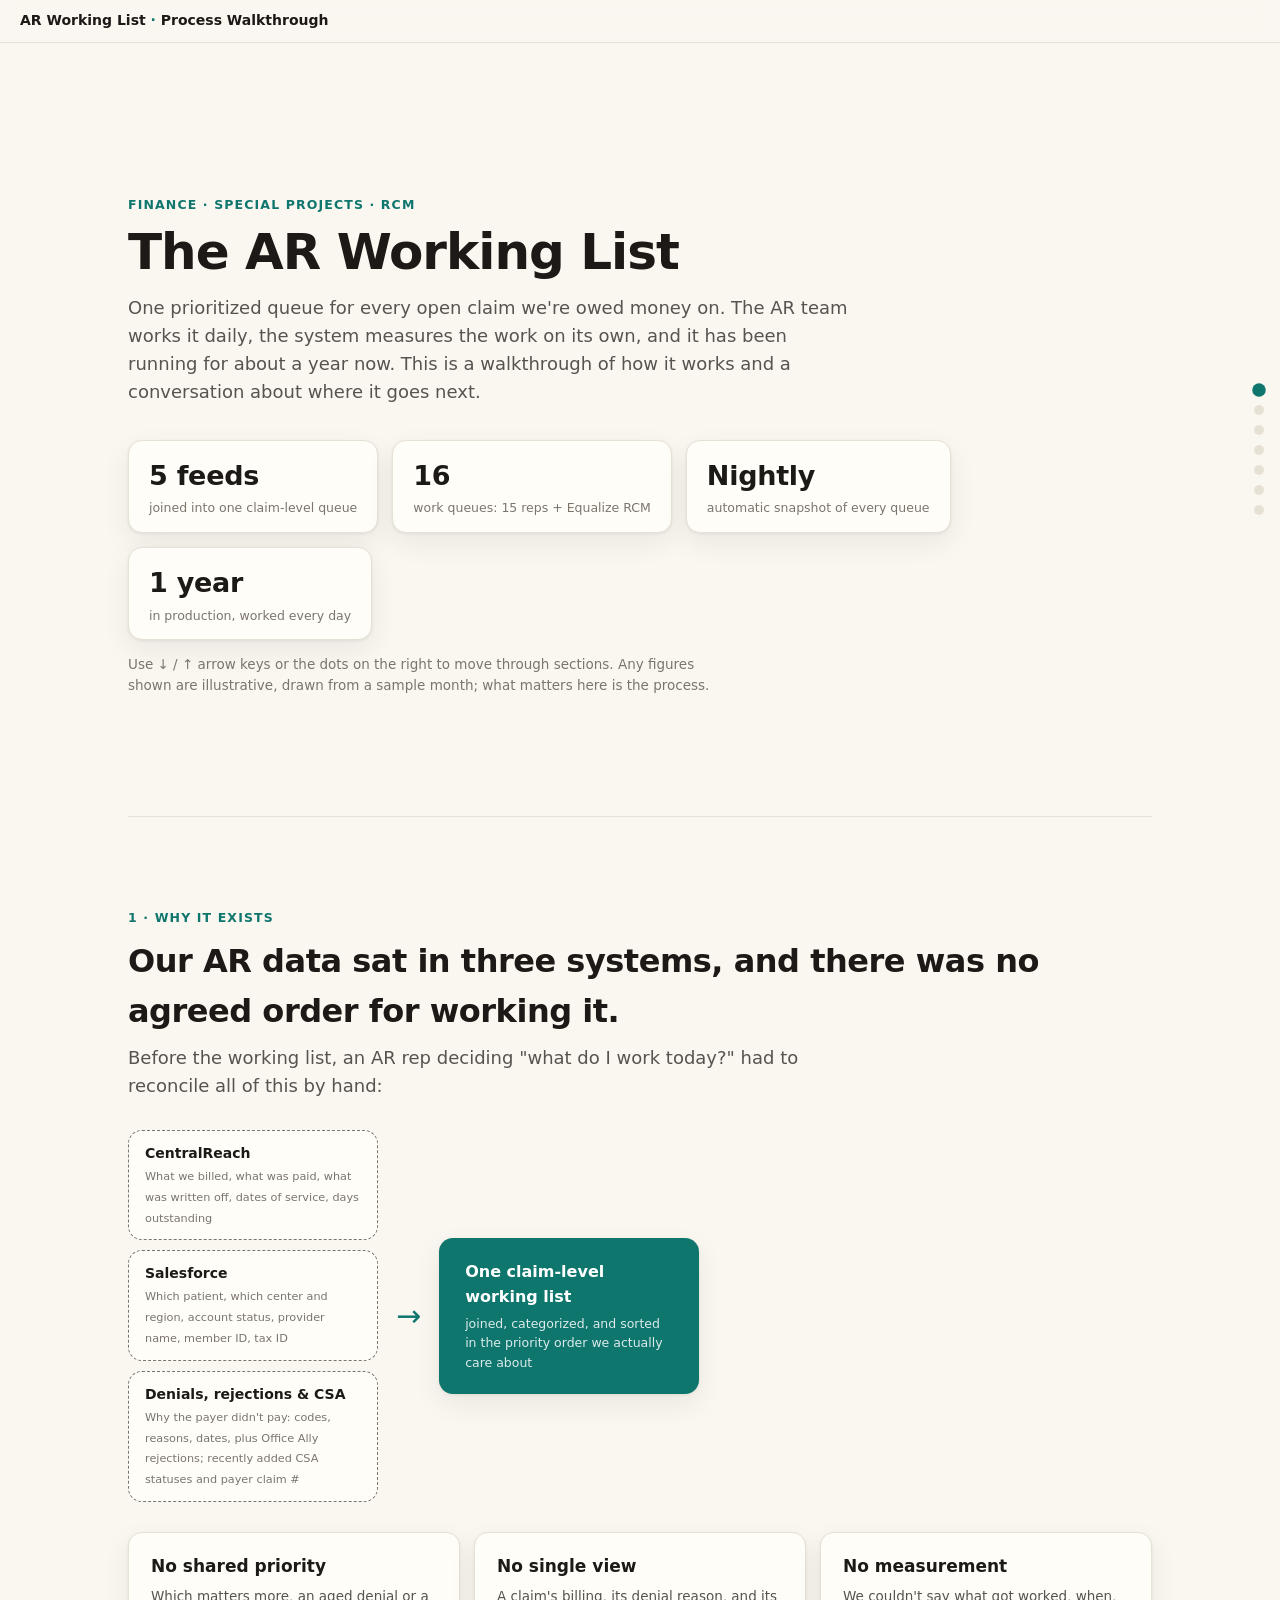
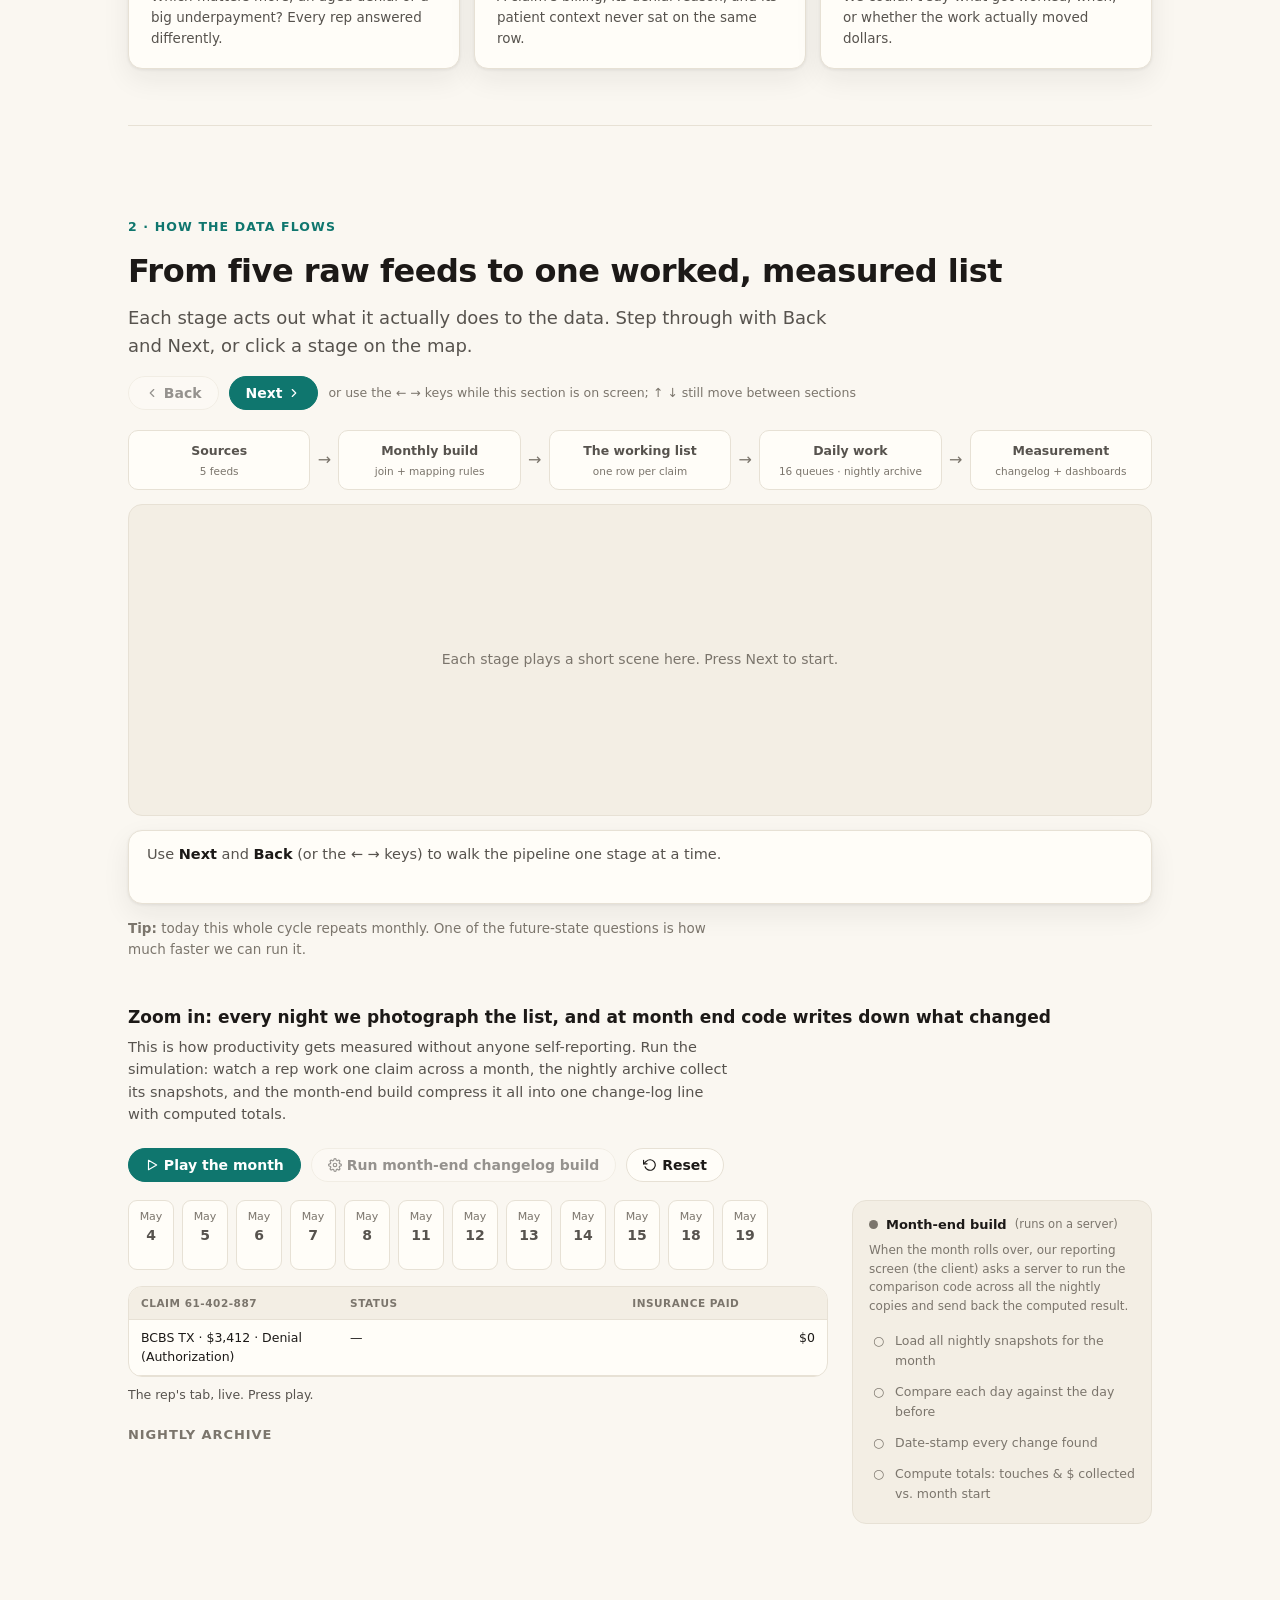
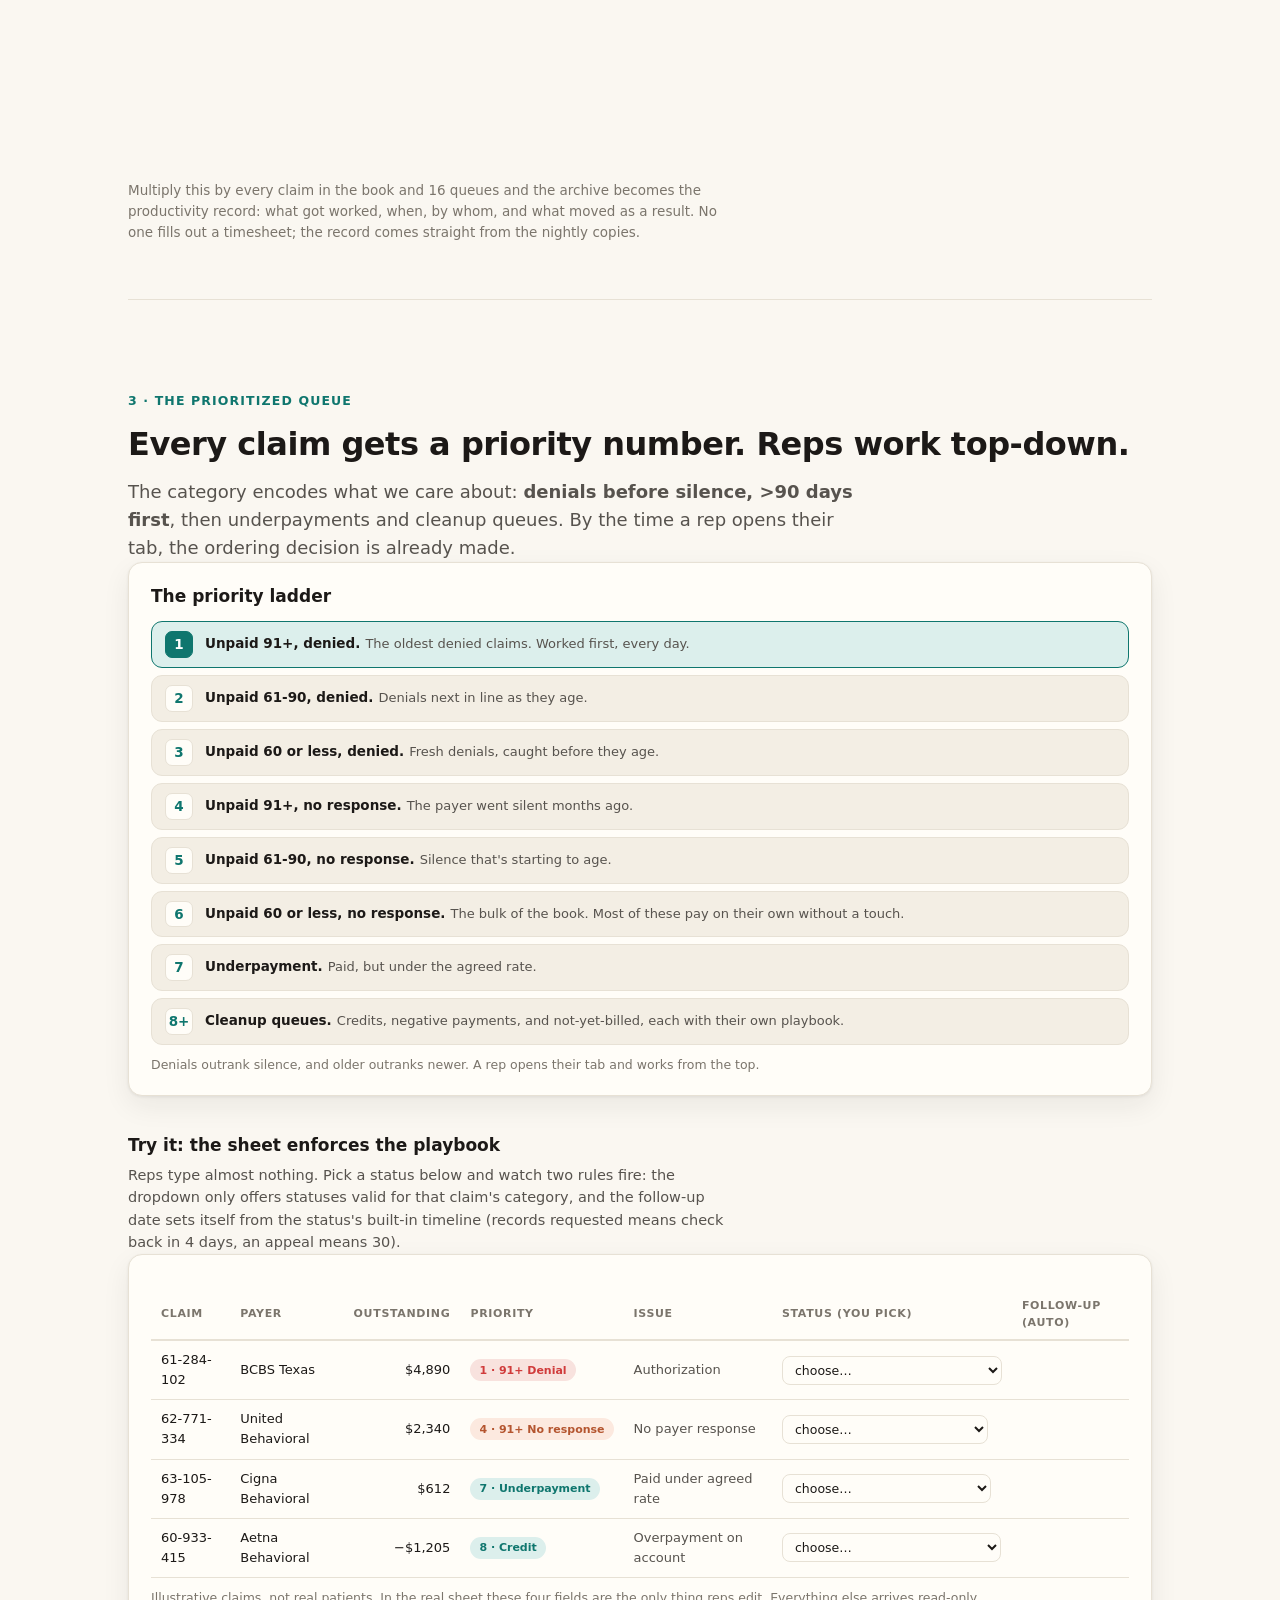
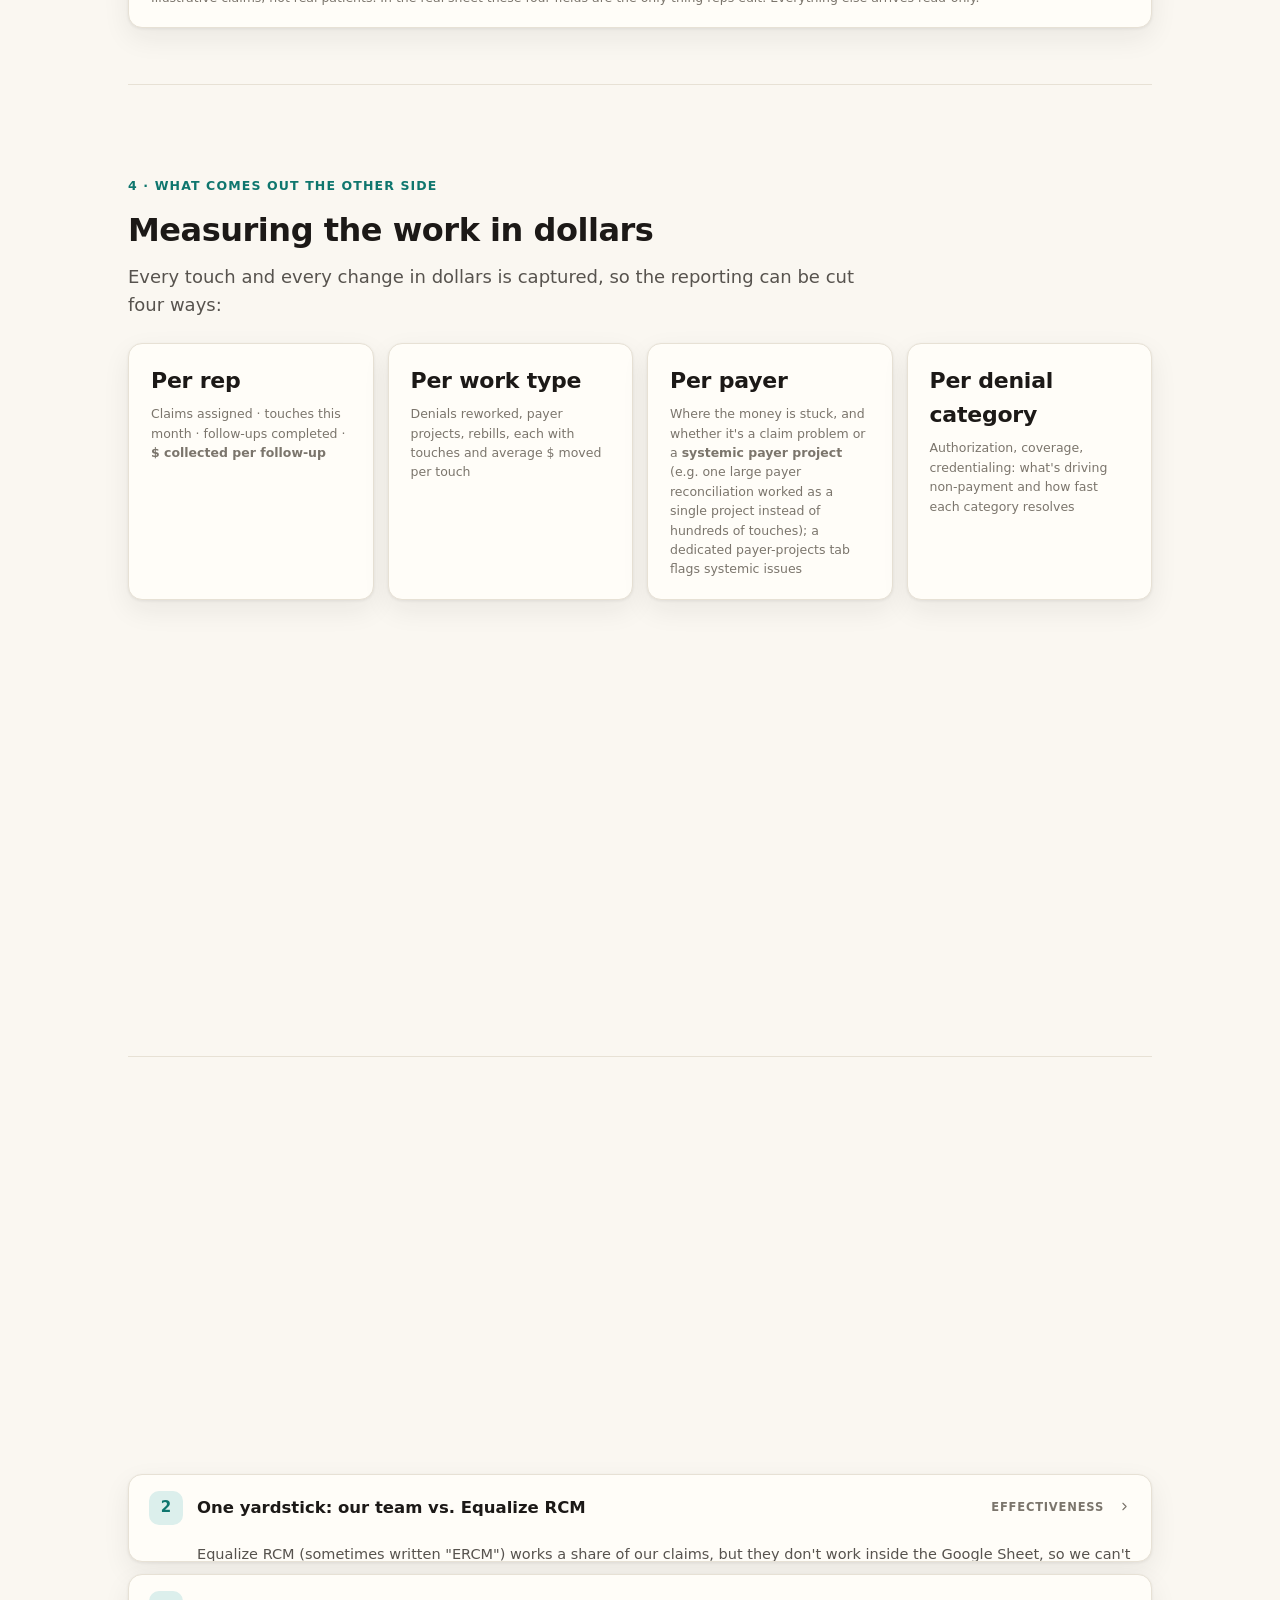
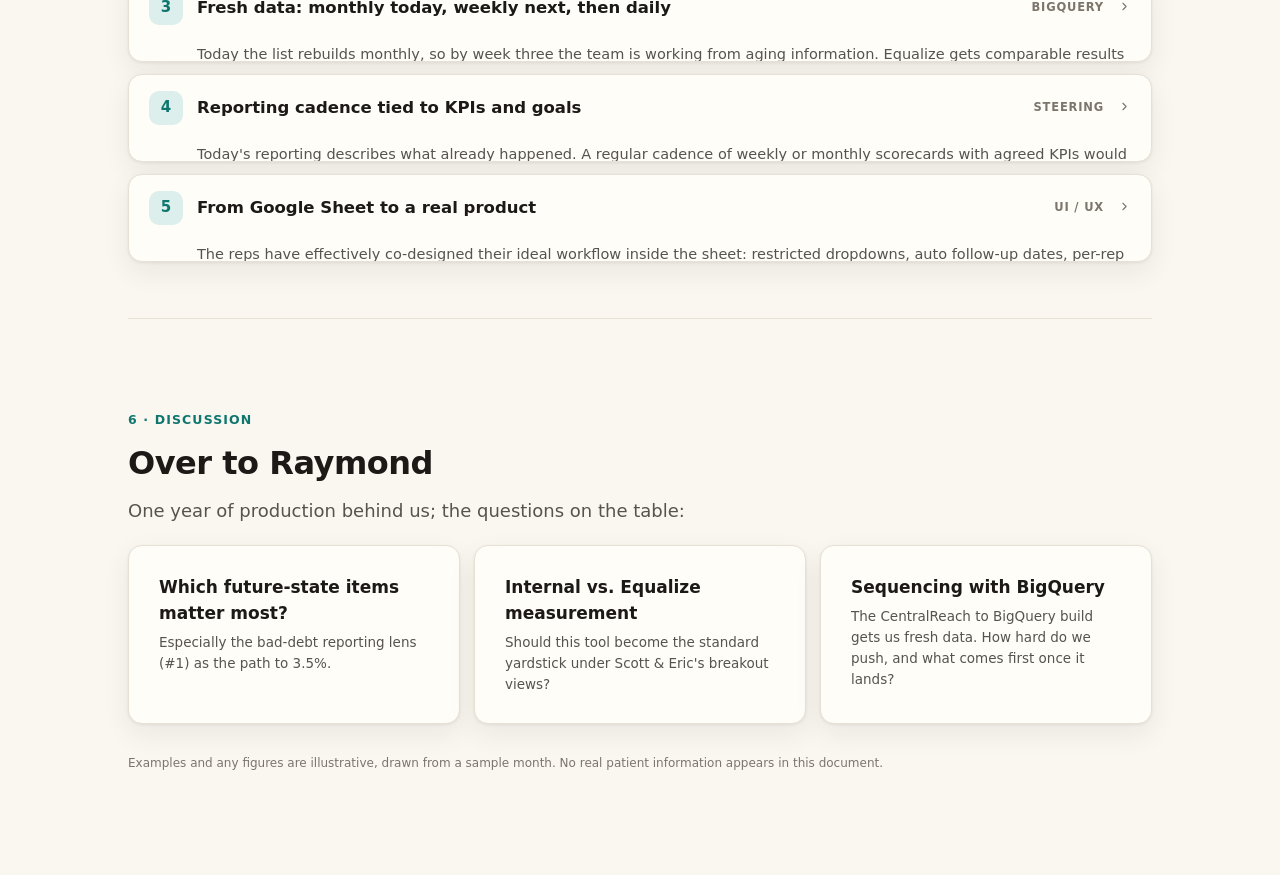
==== commit db874c5b: "Merge archive/changelog simulator into part 2 for one continuous mechanics walkthrough; renumber sec" ====
--- a/ar-worklist-presentation.html
+++ b/ar-worklist-presentation.html
@@ -603,52 +603,9 @@
 
   <div class="pl-cap rv d3" id="plCap"></div>
   <p class="note rv d3"><b>Tip:</b> today this whole cycle repeats monthly. One of the future-state questions is how much faster we can run it.</p>
-</section>
-
-<!-- ============ 4. PRIORITIZATION ============ -->
-<section id="priority" data-nav="Prioritization">
-  <span class="kicker rv">3 · The prioritized queue</span>
-  <h2 class="rv">Every claim gets a priority number. Reps work top-down.</h2>
-  <p class="lead rv d1">The category encodes what we care about: <b>denials before silence, &gt;90 days first</b>, then underpayments and cleanup queues. By the time a rep opens their tab, the ordering decision is already made.</p>
-
-  <div class="card rv d2">
-    <h3 style="margin-bottom:12px;">The priority ladder</h3>
-    <div class="ladder">
-      <div class="lrow top"><span class="ln">1</span><div><b>Unpaid 91+, denied.</b> <span class="ld">The oldest denied claims. Worked first, every day.</span></div></div>
-      <div class="lrow"><span class="ln">2</span><div><b>Unpaid 61-90, denied.</b> <span class="ld">Denials next in line as they age.</span></div></div>
-      <div class="lrow"><span class="ln">3</span><div><b>Unpaid 60 or less, denied.</b> <span class="ld">Fresh denials, caught before they age.</span></div></div>
-      <div class="lrow"><span class="ln">4</span><div><b>Unpaid 91+, no response.</b> <span class="ld">The payer went silent months ago.</span></div></div>
-      <div class="lrow"><span class="ln">5</span><div><b>Unpaid 61-90, no response.</b> <span class="ld">Silence that's starting to age.</span></div></div>
-      <div class="lrow"><span class="ln">6</span><div><b>Unpaid 60 or less, no response.</b> <span class="ld">The bulk of the book. Most of these pay on their own without a touch.</span></div></div>
-      <div class="lrow"><span class="ln">7</span><div><b>Underpayment.</b> <span class="ld">Paid, but under the agreed rate.</span></div></div>
-      <div class="lrow"><span class="ln">8+</span><div><b>Cleanup queues.</b> <span class="ld">Credits, negative payments, and not-yet-billed, each with their own playbook.</span></div></div>
-    </div>
-    <div class="chart-note">Denials outrank silence, and older outranks newer. A rep opens their tab and works from the top.</div>
-  </div>
-
-  <h3 class="rv" style="margin-top:36px;">Try it: the sheet enforces the playbook</h3>
+
+  <h3 class="rv" style="margin-top:44px;">Zoom in: every night we photograph the list, and at month end code writes down what changed</h3>
   <p class="rv d1" style="font-size:14.5px;color:var(--ink-2);max-width:66ch;">
-    Reps type almost nothing. Pick a status below and watch two rules fire: the dropdown only offers
-    statuses valid for that claim's category, and the follow-up date sets itself from the
-    status's built-in timeline (records requested means check back in 4 days, an appeal means 30).
-  </p>
-
-  <div class="card rv d2" style="overflow-x:auto;">
-    <table class="demo-table" id="demoTable">
-      <thead><tr>
-        <th>Claim</th><th>Payer</th><th style="text-align:right">Outstanding</th><th>Priority</th><th>Issue</th><th>Status (you pick)</th><th>Follow-up (auto)</th>
-      </tr></thead>
-      <tbody></tbody>
-    </table>
-    <p class="chart-note">Illustrative claims, not real patients. In the real sheet these four fields are the only thing reps edit. Everything else arrives read-only.</p>
-  </div>
-</section>
-
-<!-- ============ 5. ARCHIVE + CHANGELOG ============ -->
-<section id="loop" data-nav="Daily archive → changelog">
-  <span class="kicker rv">4 · The part you can't see in the sheet</span>
-  <h2 class="rv">Every night we photograph the list. At month end, code compares the photos and writes down what changed.</h2>
-  <p class="lead rv d1">
     This is how productivity gets measured without anyone self-reporting. Run the simulation:
     watch a rep work one claim across a month, the nightly archive collect its snapshots,
     and the month-end build compress it all into one change-log line with computed totals.
@@ -710,9 +667,48 @@
   </p>
 </section>
 
-<!-- ============ 6. WHAT IT TELLS US ============ -->
+<!-- ============ 4. PRIORITIZATION (part 3) ============ -->
+<section id="priority" data-nav="Prioritization">
+  <span class="kicker rv">3 · The prioritized queue</span>
+  <h2 class="rv">Every claim gets a priority number. Reps work top-down.</h2>
+  <p class="lead rv d1">The category encodes what we care about: <b>denials before silence, &gt;90 days first</b>, then underpayments and cleanup queues. By the time a rep opens their tab, the ordering decision is already made.</p>
+
+  <div class="card rv d2">
+    <h3 style="margin-bottom:12px;">The priority ladder</h3>
+    <div class="ladder">
+      <div class="lrow top"><span class="ln">1</span><div><b>Unpaid 91+, denied.</b> <span class="ld">The oldest denied claims. Worked first, every day.</span></div></div>
+      <div class="lrow"><span class="ln">2</span><div><b>Unpaid 61-90, denied.</b> <span class="ld">Denials next in line as they age.</span></div></div>
+      <div class="lrow"><span class="ln">3</span><div><b>Unpaid 60 or less, denied.</b> <span class="ld">Fresh denials, caught before they age.</span></div></div>
+      <div class="lrow"><span class="ln">4</span><div><b>Unpaid 91+, no response.</b> <span class="ld">The payer went silent months ago.</span></div></div>
+      <div class="lrow"><span class="ln">5</span><div><b>Unpaid 61-90, no response.</b> <span class="ld">Silence that's starting to age.</span></div></div>
+      <div class="lrow"><span class="ln">6</span><div><b>Unpaid 60 or less, no response.</b> <span class="ld">The bulk of the book. Most of these pay on their own without a touch.</span></div></div>
+      <div class="lrow"><span class="ln">7</span><div><b>Underpayment.</b> <span class="ld">Paid, but under the agreed rate.</span></div></div>
+      <div class="lrow"><span class="ln">8+</span><div><b>Cleanup queues.</b> <span class="ld">Credits, negative payments, and not-yet-billed, each with their own playbook.</span></div></div>
+    </div>
+    <div class="chart-note">Denials outrank silence, and older outranks newer. A rep opens their tab and works from the top.</div>
+  </div>
+
+  <h3 class="rv" style="margin-top:36px;">Try it: the sheet enforces the playbook</h3>
+  <p class="rv d1" style="font-size:14.5px;color:var(--ink-2);max-width:66ch;">
+    Reps type almost nothing. Pick a status below and watch two rules fire: the dropdown only offers
+    statuses valid for that claim's category, and the follow-up date sets itself from the
+    status's built-in timeline (records requested means check back in 4 days, an appeal means 30).
+  </p>
+
+  <div class="card rv d2" style="overflow-x:auto;">
+    <table class="demo-table" id="demoTable">
+      <thead><tr>
+        <th>Claim</th><th>Payer</th><th style="text-align:right">Outstanding</th><th>Priority</th><th>Issue</th><th>Status (you pick)</th><th>Follow-up (auto)</th>
+      </tr></thead>
+      <tbody></tbody>
+    </table>
+    <p class="chart-note">Illustrative claims, not real patients. In the real sheet these four fields are the only thing reps edit. Everything else arrives read-only.</p>
+  </div>
+</section>
+
+<!-- ============ 5. WHAT IT TELLS US ============ -->
 <section id="measure" data-nav="What it tells us">
-  <span class="kicker rv">5 · What comes out the other side</span>
+  <span class="kicker rv">4 · What comes out the other side</span>
   <h2 class="rv">Measuring the work in dollars</h2>
   <p class="lead rv d1">Every touch and every change in dollars is captured, so the reporting can be cut four ways:</p>
 
@@ -739,7 +735,7 @@
 
 <!-- ============ 7. FUTURE STATE ============ -->
 <section id="future" data-nav="Future state">
-  <span class="kicker rv">6 · Where this goes next</span>
+  <span class="kicker rv">5 · Where this goes next</span>
   <h2 class="rv">After a year of running it, we know what to build next.</h2>
   <p class="lead rv d1">
     Five opportunities we'd like Raymond's read on, ordered roughly by how directly they serve
@@ -838,9 +834,10 @@
 
 <!-- ============ 8. CLOSING ============ -->
 <section id="close" data-nav="Discussion">
-  <span class="kicker rv">7 · Discussion</span>
+  <span class="kicker rv">6 · Discussion</span>
   <h2 class="rv">Over to Raymond</h2>
   <p class="lead rv d1">One year of production behind us; the questions on the table:</p>
+
   <div class="ask-grid">
     <div class="card rv d1"><h3>Which future-state items matter most?</h3><p style="font-size:13.5px;color:var(--ink-2);">Especially the bad-debt reporting lens (#1) as the path to 3.5%.</p></div>
     <div class="card rv d2"><h3>Internal vs. Equalize measurement</h3><p style="font-size:13.5px;color:var(--ink-2);">Should this tool become the standard yardstick under Scott &amp; Eric's breakout views?</p></div>
@@ -901,7 +898,7 @@
   "Code on a server joins the five feeds into one row per claim, and the mapping rulebook categorizes every row: denial codes to categories, payers to buckets, rebills keep their identity.",
   "The working list itself: everything five systems knew about a claim, gathered into one row a rep can act on. The same list also feeds AR and denial reporting.",
   "The list deals out into 16 queues; each rep works their tab top-down. Every night the archive takes a complete copy of every queue.",
-  "At month end, code compares the nightly copies and writes one line per claim. Productivity dashboards update from there."
+  "At month end, code compares the nightly copies and writes one line per claim. Productivity dashboards update from there. The simulation below shows it happening to one claim."
 ];
 const PL_IDLE='Use <b>Next</b> and <b>Back</b> (or the ← → keys) to walk the pipeline one stage at a time.';
 const plSec=document.getElementById('pipeline');
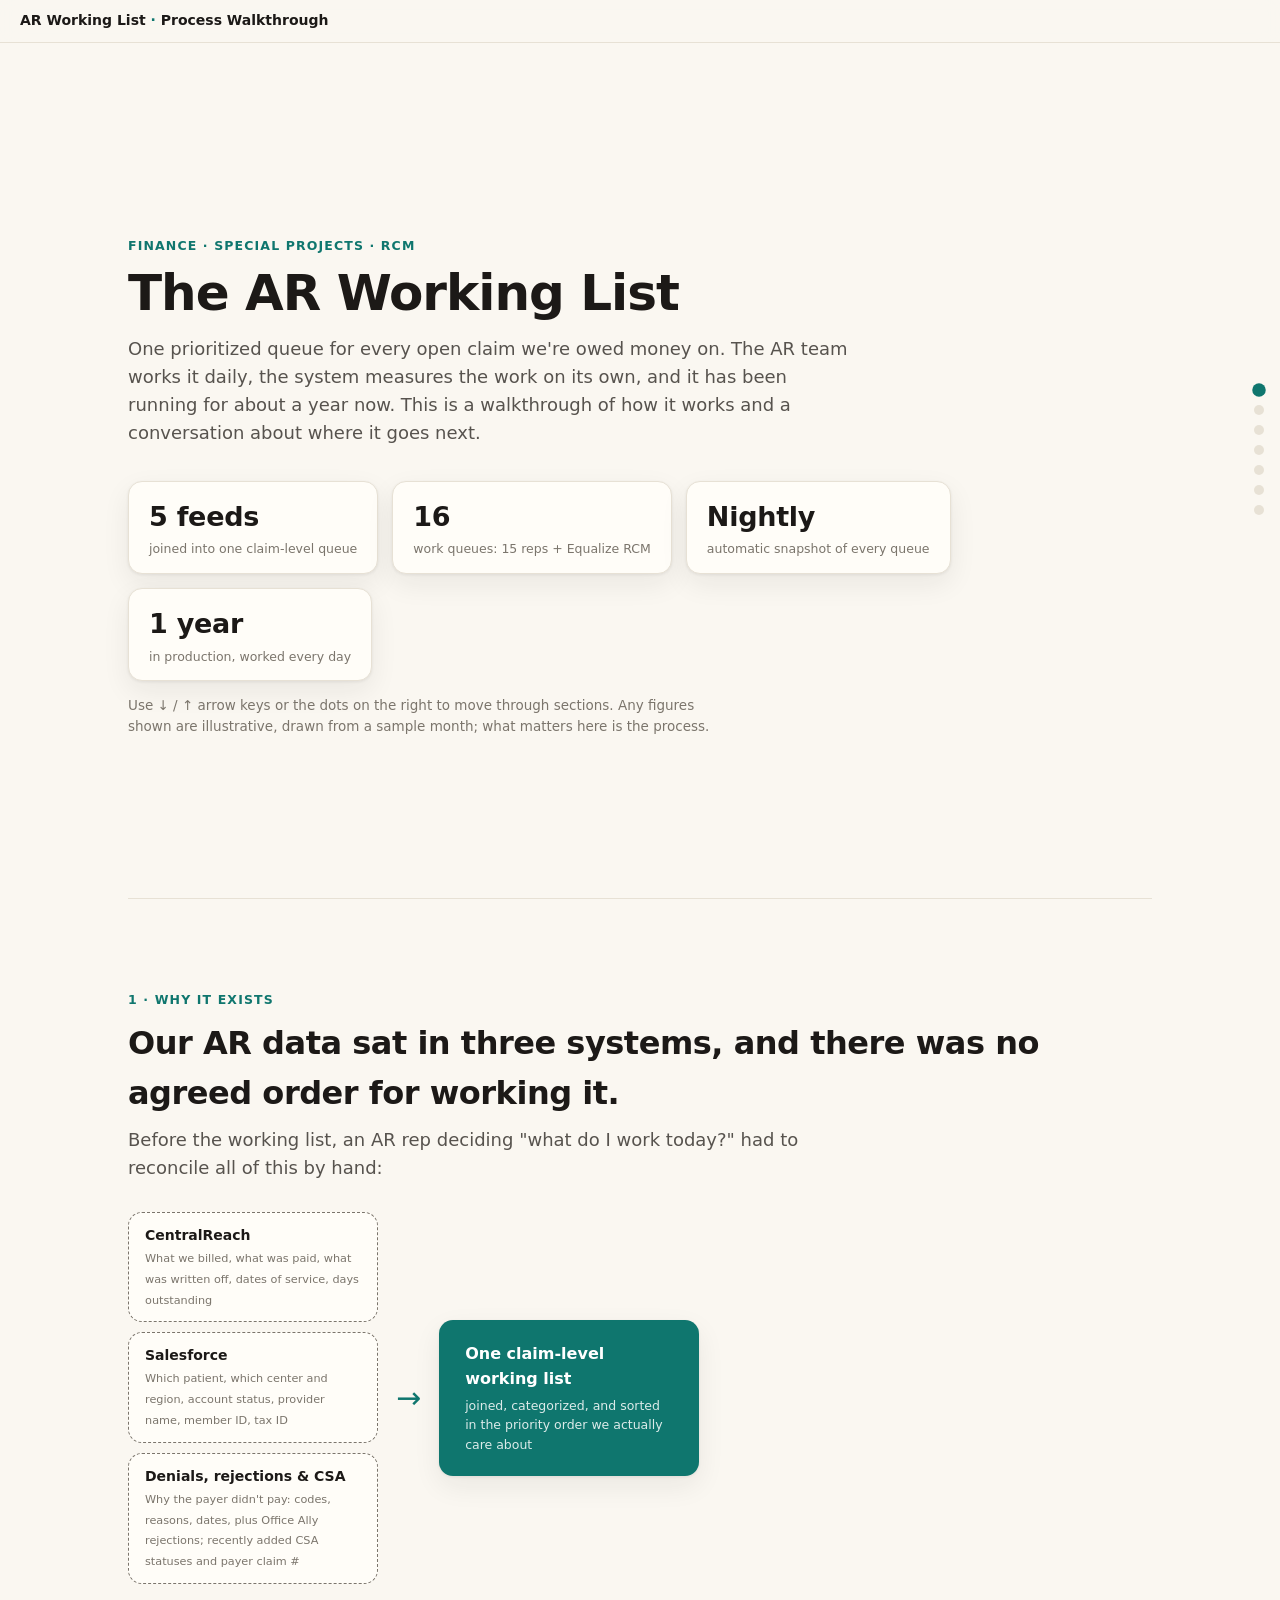
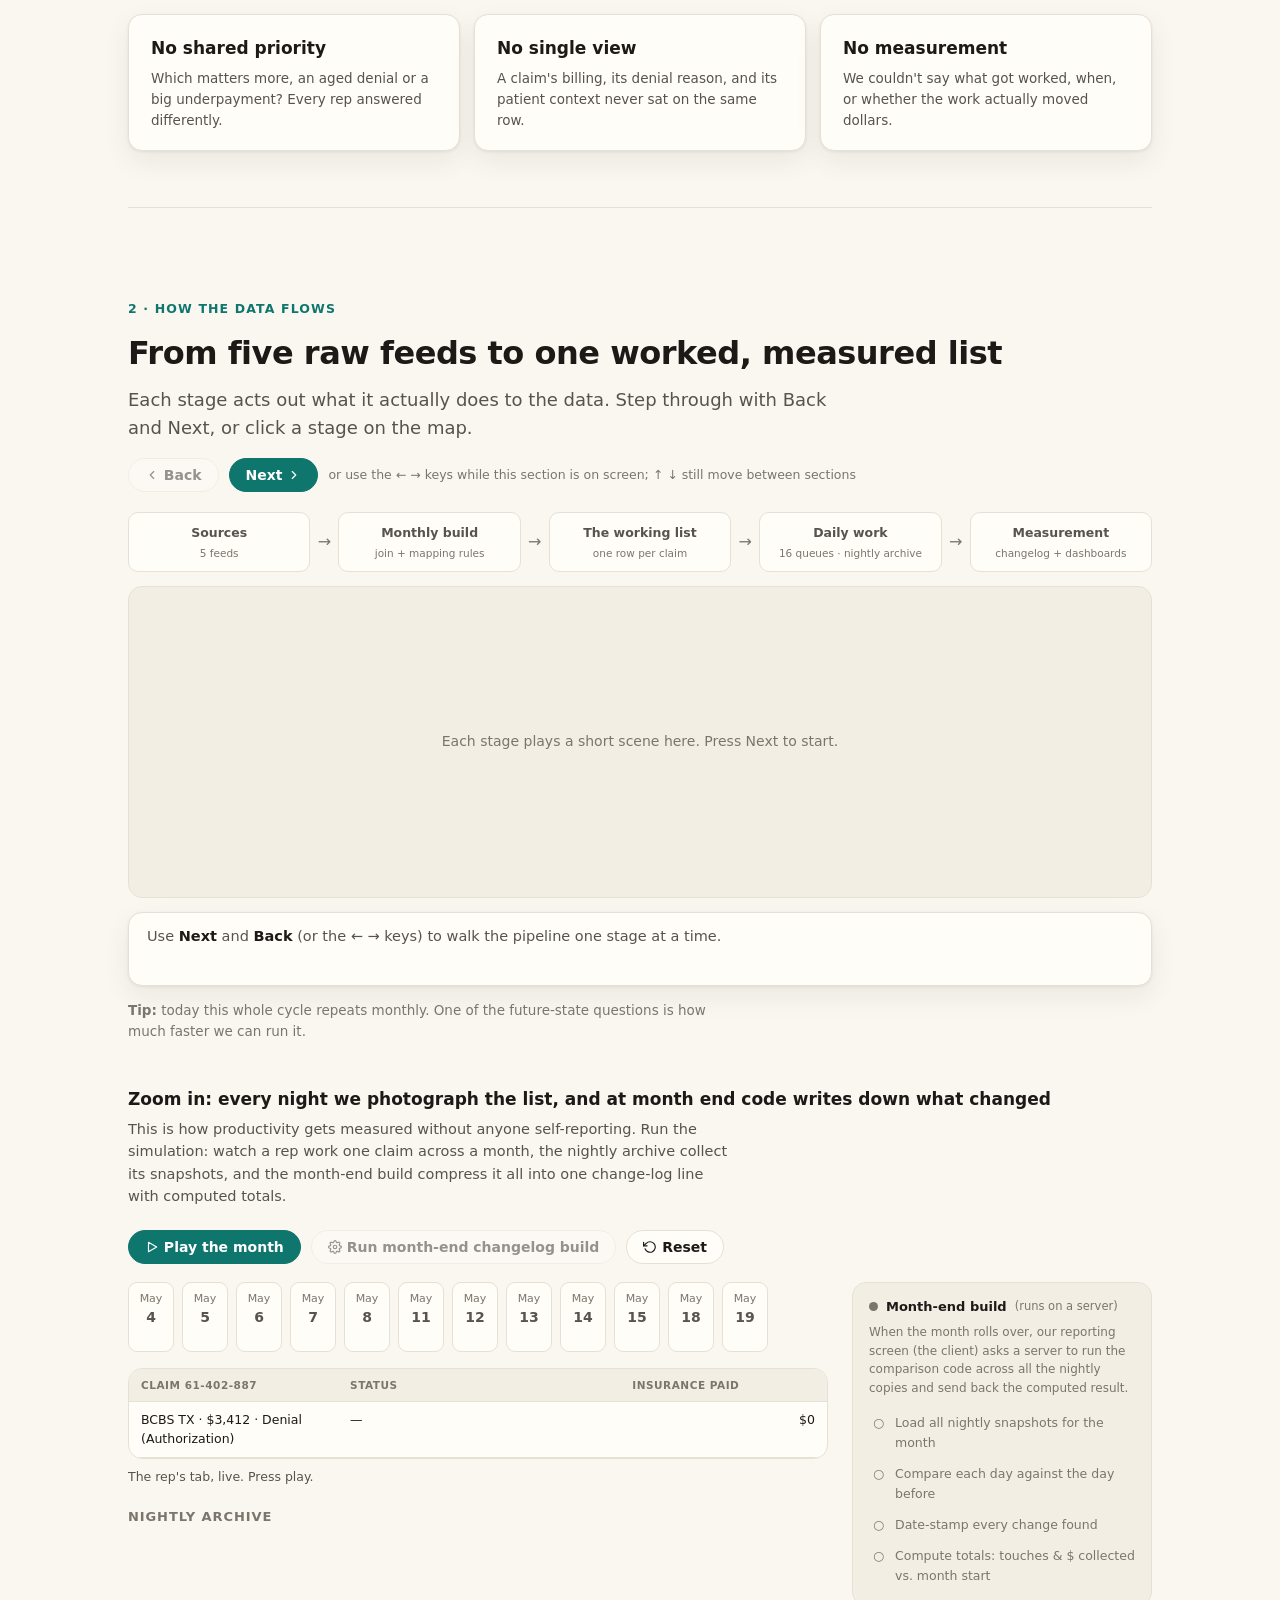
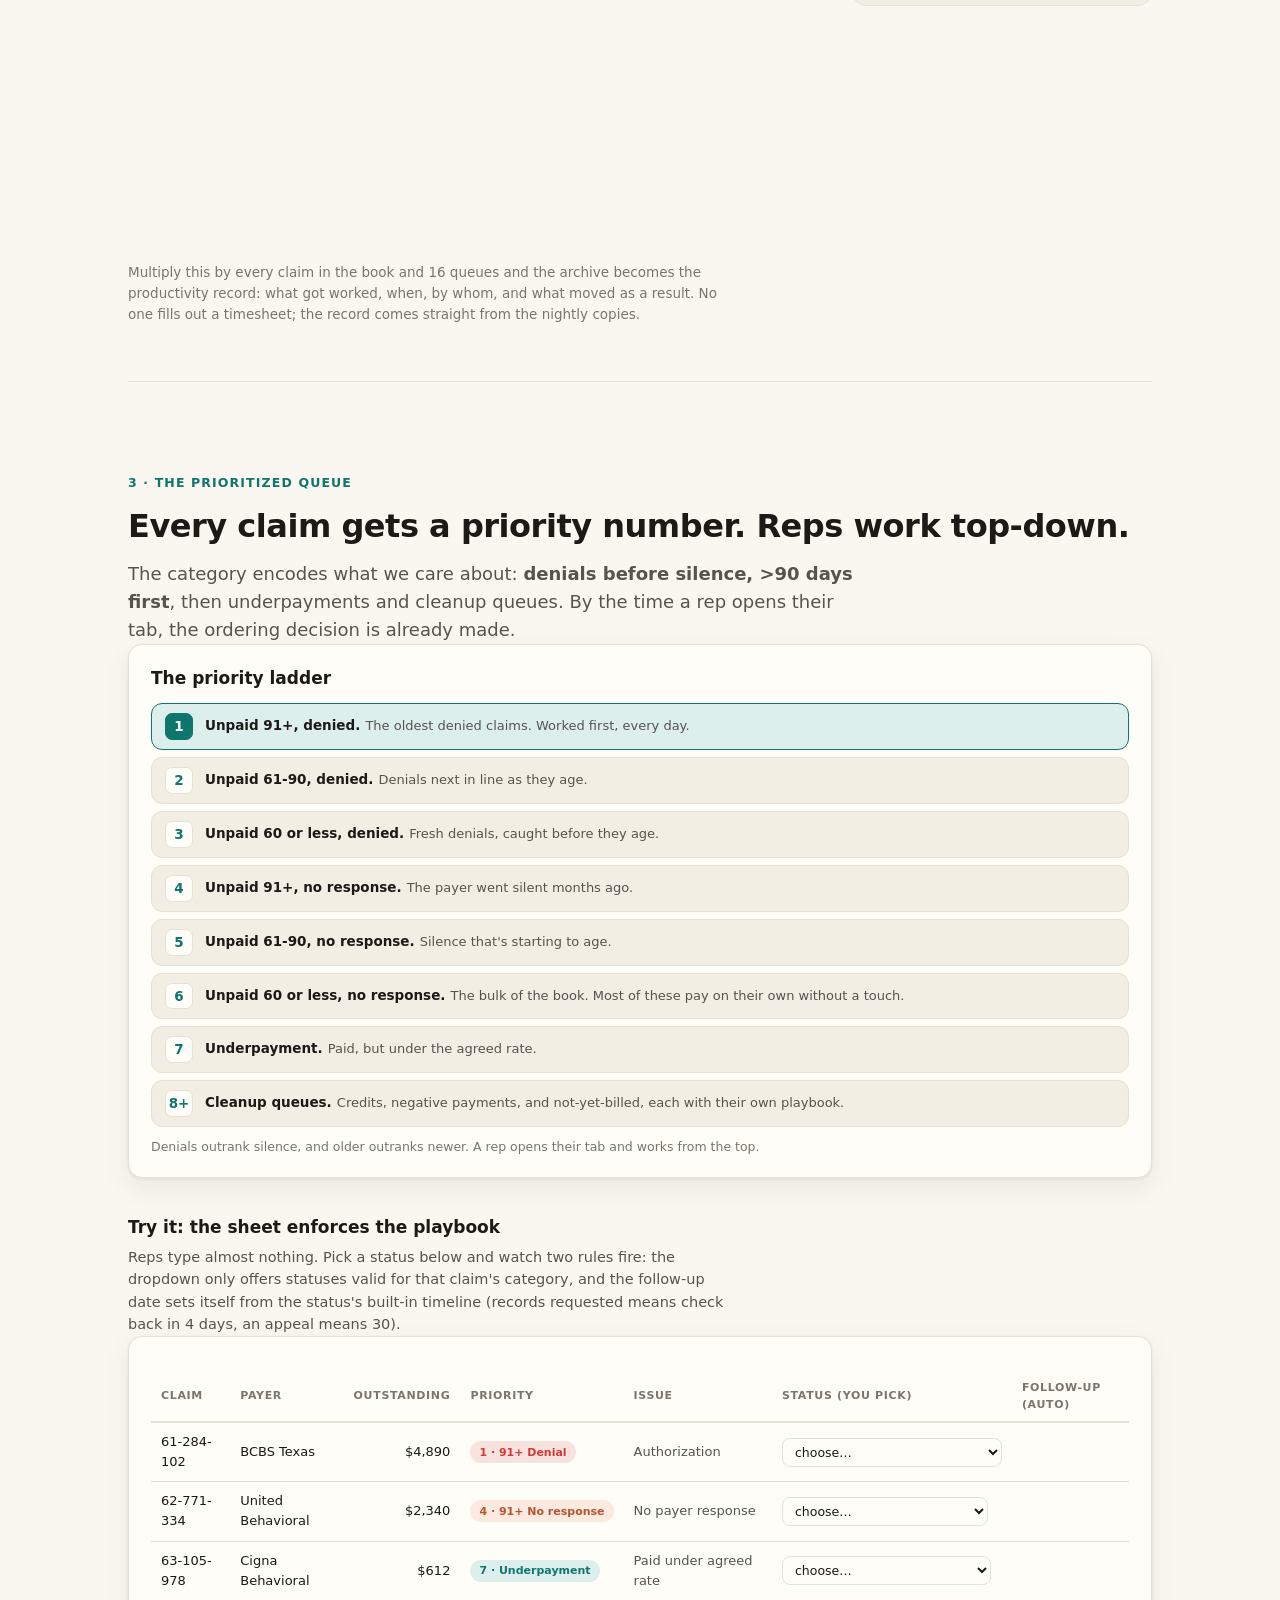
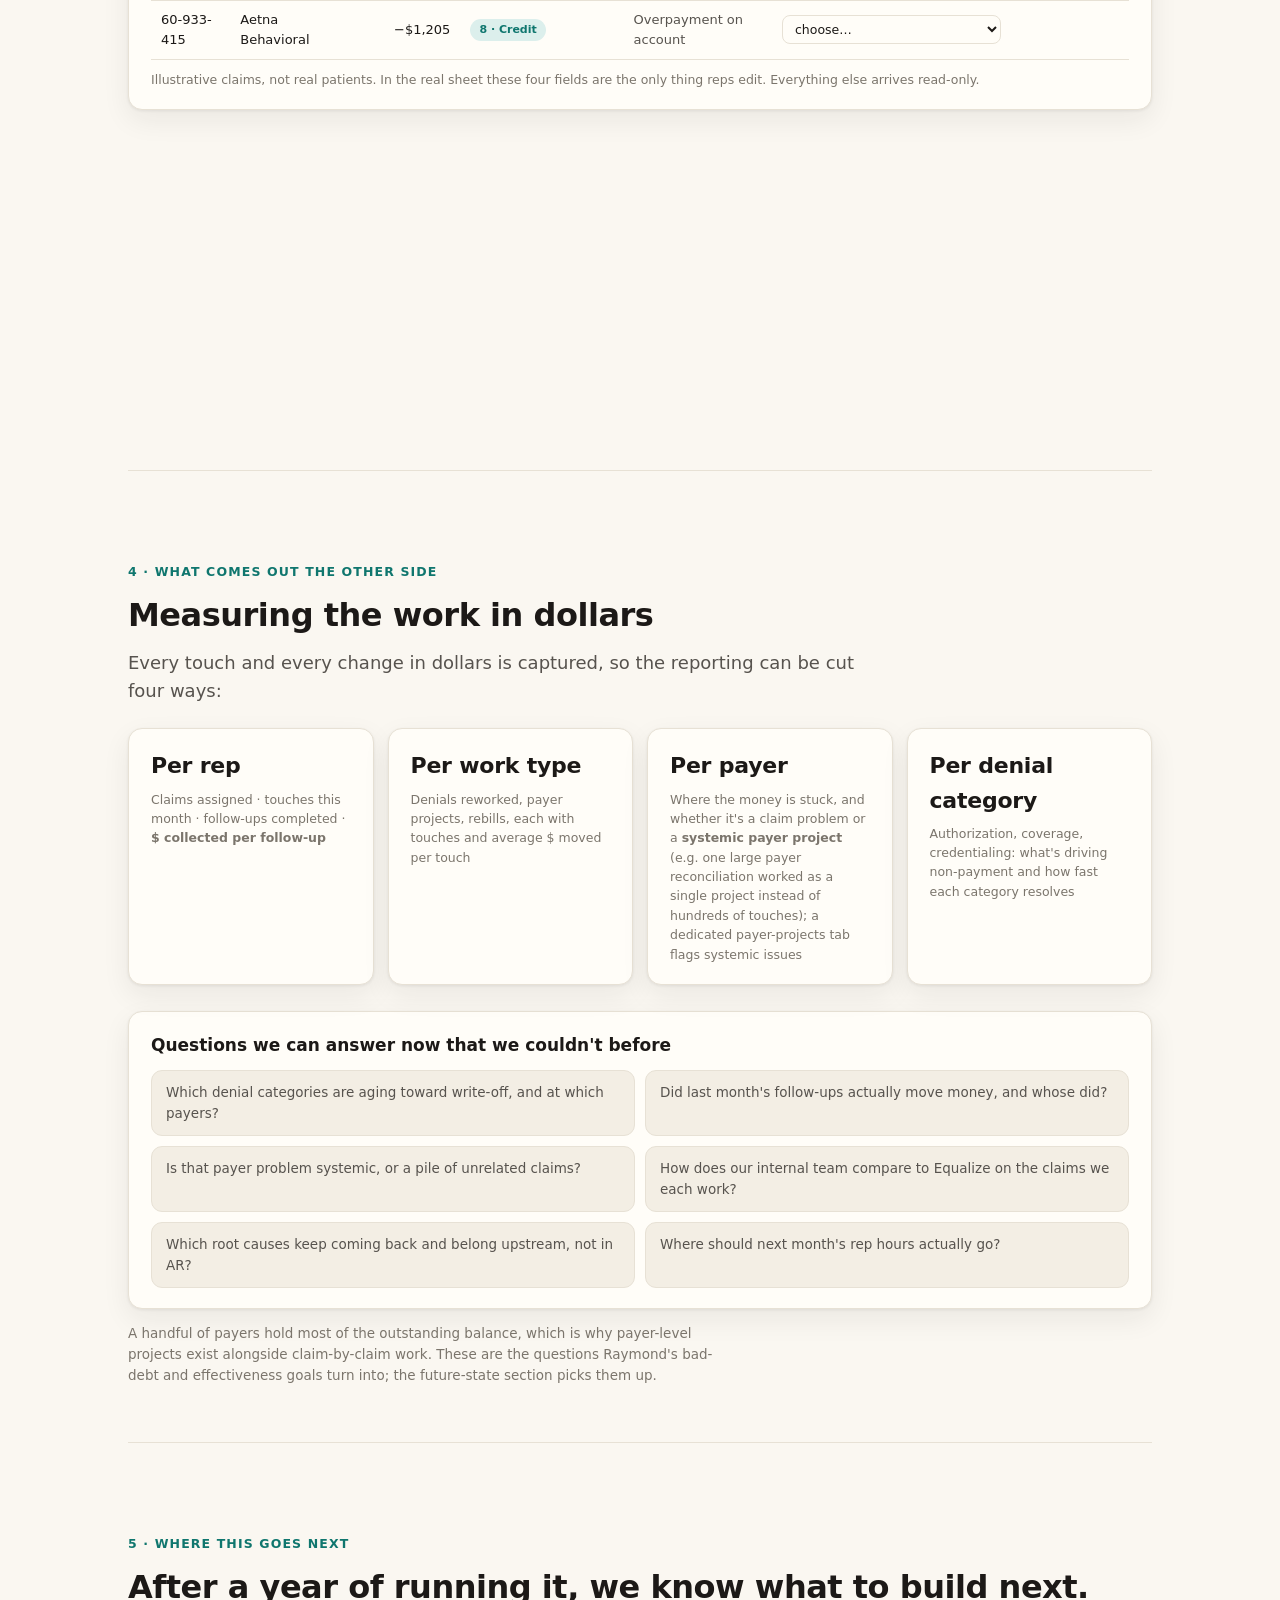
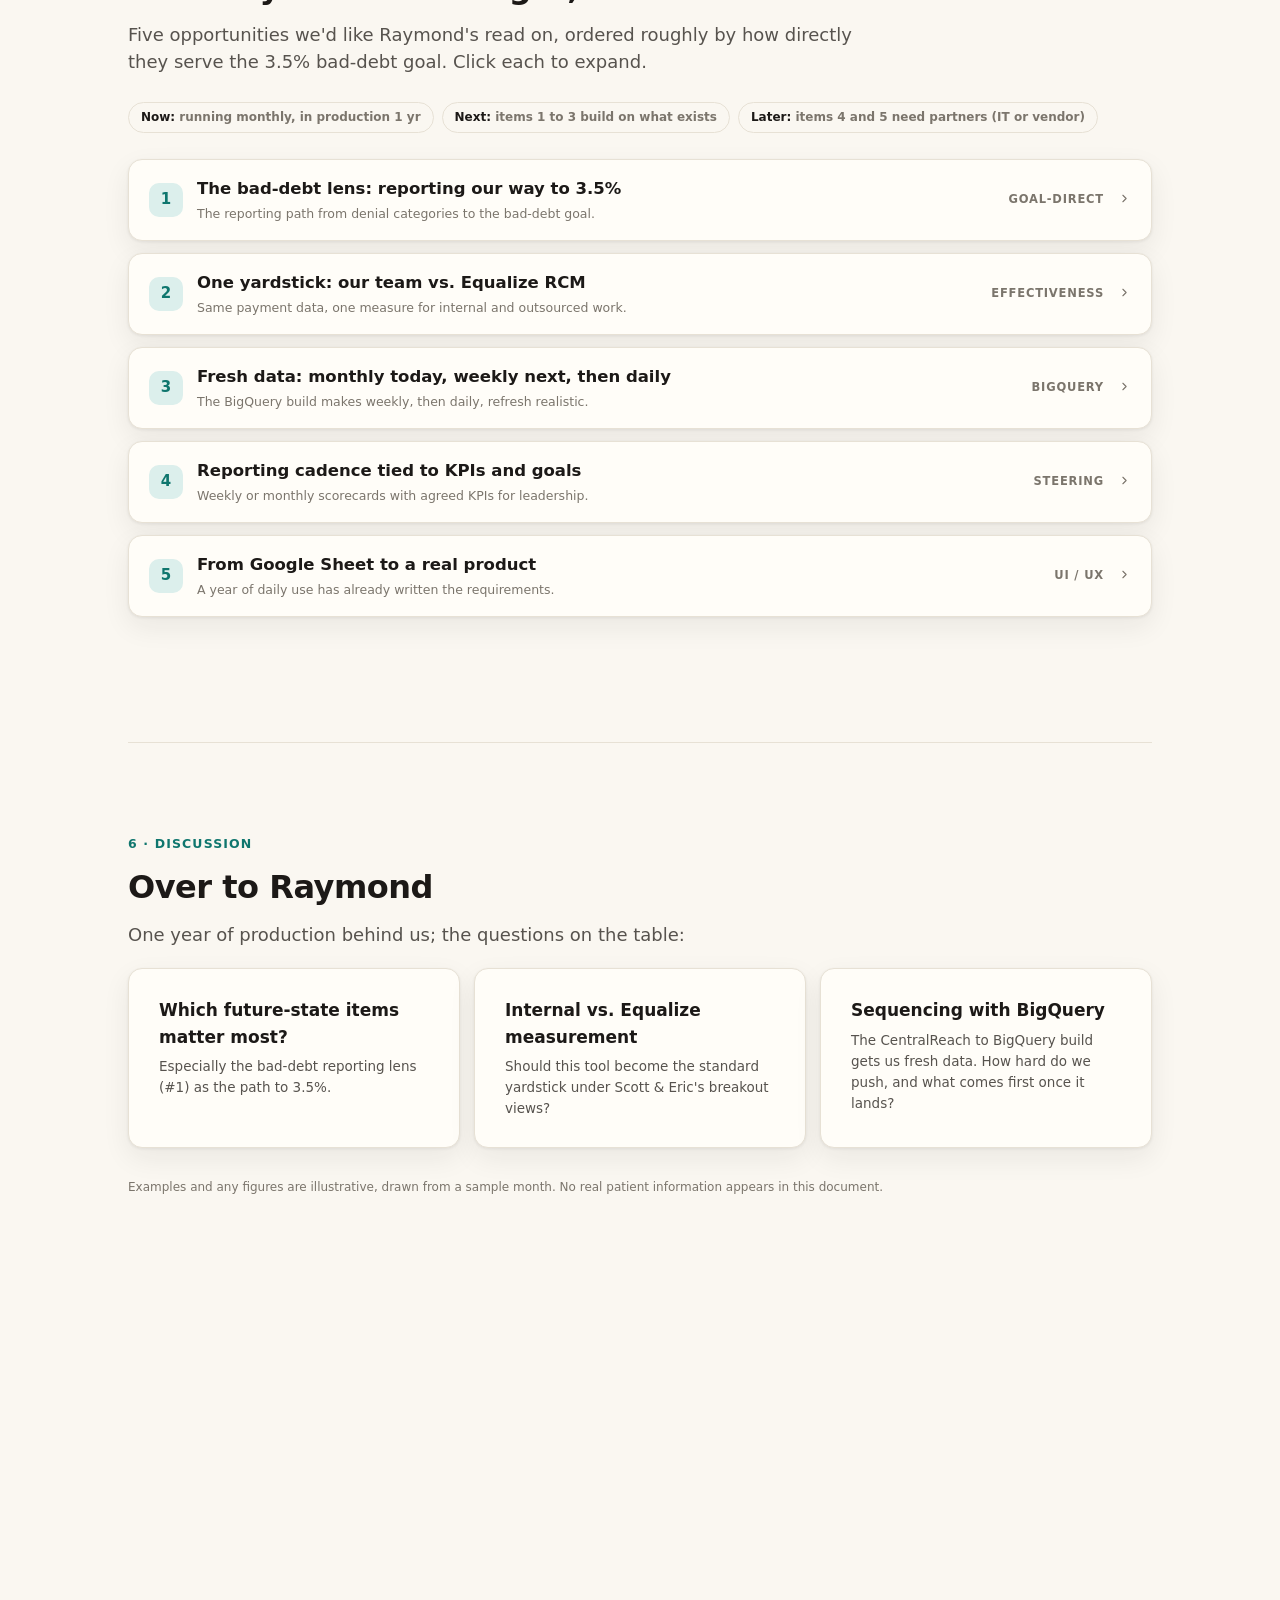
==== commit 621529a0: "Full-viewport section stops with sub-stops for simulator and status demo; clean collapsed accordion " ====
--- a/ar-worklist-presentation.html
+++ b/ar-worklist-presentation.html
@@ -27,7 +27,7 @@
     line-height:1.55; transition:background .3s,color .3s;
   }
   main{max-width:1080px; margin:0 auto; padding:0 28px;}
-  section{padding:88px 0 56px; min-height:60vh; border-bottom:1px solid var(--line);}
+  section{padding:88px 0 56px; min-height:100vh; border-bottom:1px solid var(--line);}
   section:last-of-type{border-bottom:none;}
   h1{font-size:clamp(30px,4.6vw,50px); line-height:1.12; letter-spacing:-.02em;}
   h2{font-size:clamp(23px,3vw,32px); letter-spacing:-.015em; margin-bottom:8px;}
@@ -91,7 +91,7 @@
   .rv.d1{transition-delay:.1s}.rv.d2{transition-delay:.22s}.rv.d3{transition-delay:.34s}.rv.d4{transition-delay:.46s}
 
   /* ============ TITLE ============ */
-  #title{display:flex; flex-direction:column; justify-content:center; min-height:86vh;}
+  #title{display:flex; flex-direction:column; justify-content:center; min-height:calc(100vh - 44px);}
   .title-stats{display:flex; gap:14px; flex-wrap:wrap; margin-top:34px;}
   .stat{
     background:var(--surface); border:1px solid var(--line); border-radius:var(--radius);
@@ -426,7 +426,11 @@
   .fitem.open{border-color:var(--accent);}
   .fhead{
     display:flex; align-items:center; gap:14px; padding:16px 20px; cursor:pointer; user-select:none;
-  }
+    transition:background .2s;
+  }
+  .fhead:hover{background:var(--surface-2);}
+  .fht{flex:1; min-width:0;}
+  .ftease{display:block; font-size:12.5px; color:var(--muted); font-weight:400; margin-top:3px;}
   .fnum{
     width:34px; height:34px; border-radius:10px; background:var(--accent-soft); color:var(--accent);
     display:flex; align-items:center; justify-content:center; font-weight:800; font-size:15px; flex-shrink:0;
@@ -436,12 +440,10 @@
   .fhead .chev{color:var(--muted); transition:transform .3s; font-size:13px;}
   .fitem.open .chev{transform:rotate(90deg);}
   .fbody{
-    display:grid; grid-template-rows:0fr; overflow:hidden;
-    transition:grid-template-rows .45s ease;
+    max-height:0; overflow:hidden; transition:max-height .45s ease;
     font-size:14.5px; color:var(--ink-2);
   }
-  .fitem.open .fbody{grid-template-rows:1fr;}
-  .fbody-inner{padding:2px 20px 18px 68px; min-height:0; overflow:hidden;}
+  .fbody-inner{padding:2px 20px 18px 68px;}
   .fbody ul{margin:8px 0 0 18px; padding:0;}
   .fbody li{margin-bottom:5px;}
   .fbody .why{
@@ -604,6 +606,7 @@
   <div class="pl-cap rv d3" id="plCap"></div>
   <p class="note rv d3"><b>Tip:</b> today this whole cycle repeats monthly. One of the future-state questions is how much faster we can run it.</p>
 
+  <div id="archiveZoom" data-stop style="scroll-margin-top:56px; min-height:calc(100vh - 150px);">
   <h3 class="rv" style="margin-top:44px;">Zoom in: every night we photograph the list, and at month end code writes down what changed</h3>
   <p class="rv d1" style="font-size:14.5px;color:var(--ink-2);max-width:66ch;">
     This is how productivity gets measured without anyone self-reporting. Run the simulation:
@@ -665,6 +668,7 @@
     what got worked, when, by whom, and what moved as a result. No one fills out a timesheet;
     the record comes straight from the nightly copies.
   </p>
+  </div>
 </section>
 
 <!-- ============ 4. PRIORITIZATION (part 3) ============ -->
@@ -688,6 +692,7 @@
     <div class="chart-note">Denials outrank silence, and older outranks newer. A rep opens their tab and works from the top.</div>
   </div>
 
+  <div id="tryIt" data-stop style="scroll-margin-top:56px; min-height:calc(100vh - 100px);">
   <h3 class="rv" style="margin-top:36px;">Try it: the sheet enforces the playbook</h3>
   <p class="rv d1" style="font-size:14.5px;color:var(--ink-2);max-width:66ch;">
     Reps type almost nothing. Pick a status below and watch two rules fire: the dropdown only offers
@@ -703,6 +708,7 @@
       <tbody></tbody>
     </table>
     <p class="chart-note">Illustrative claims, not real patients. In the real sheet these four fields are the only thing reps edit. Everything else arrives read-only.</p>
+  </div>
   </div>
 </section>
 
@@ -751,7 +757,7 @@
   <div class="future-list" id="futureList">
 
     <div class="fitem rv d1">
-      <div class="fhead"><div class="fnum">1</div><h3>The bad-debt lens: reporting our way to 3.5%</h3><span class="tag">Goal-direct</span><span class="chev"><svg class="ic" viewBox="0 0 24 24"><path d="M9 18l6-6-6-6"/></svg></span></div>
+      <div class="fhead"><div class="fnum">1</div><div class="fht"><h3>The bad-debt lens: reporting our way to 3.5%</h3><span class="ftease">The reporting path from denial categories to the bad-debt goal.</span></div><span class="tag">Goal-direct</span><span class="chev"><svg class="ic" viewBox="0 0 24 24"><path d="M9 18l6-6-6-6"/></svg></span></div>
       <div class="fbody"><div class="fbody-inner">
         Bad debt is AR we never managed to collect. This tool sees every dollar of AR before it
         gets there, already tagged with the reason it's stuck, which makes it the right place
@@ -767,7 +773,7 @@
     </div>
 
     <div class="fitem rv d2">
-      <div class="fhead"><div class="fnum">2</div><h3>One yardstick: our team vs. Equalize RCM</h3><span class="tag">Effectiveness</span><span class="chev"><svg class="ic" viewBox="0 0 24 24"><path d="M9 18l6-6-6-6"/></svg></span></div>
+      <div class="fhead"><div class="fnum">2</div><div class="fht"><h3>One yardstick: our team vs. Equalize RCM</h3><span class="ftease">Same payment data, one measure for internal and outsourced work.</span></div><span class="tag">Effectiveness</span><span class="chev"><svg class="ic" viewBox="0 0 24 24"><path d="M9 18l6-6-6-6"/></svg></span></div>
       <div class="fbody"><div class="fbody-inner">
         Equalize RCM (sometimes written "ERCM") works a share of our claims, but they don't work
         inside the Google Sheet, so we can't see their activity at the same level of detail as our
@@ -784,7 +790,7 @@
     </div>
 
     <div class="fitem rv d3">
-      <div class="fhead"><div class="fnum">3</div><h3>Fresh data: monthly today, weekly next, then daily</h3><span class="tag">BigQuery</span><span class="chev"><svg class="ic" viewBox="0 0 24 24"><path d="M9 18l6-6-6-6"/></svg></span></div>
+      <div class="fhead"><div class="fnum">3</div><div class="fht"><h3>Fresh data: monthly today, weekly next, then daily</h3><span class="ftease">The BigQuery build makes weekly, then daily, refresh realistic.</span></div><span class="tag">BigQuery</span><span class="chev"><svg class="ic" viewBox="0 0 24 24"><path d="M9 18l6-6-6-6"/></svg></span></div>
       <div class="fbody"><div class="fbody-inner">
         Today the list rebuilds monthly, so by week three the team is working from aging information.
         Equalize gets comparable results partly because they run on a substantially better data
@@ -801,7 +807,7 @@
     </div>
 
     <div class="fitem rv d3">
-      <div class="fhead"><div class="fnum">4</div><h3>Reporting cadence tied to KPIs and goals</h3><span class="tag">Steering</span><span class="chev"><svg class="ic" viewBox="0 0 24 24"><path d="M9 18l6-6-6-6"/></svg></span></div>
+      <div class="fhead"><div class="fnum">4</div><div class="fht"><h3>Reporting cadence tied to KPIs and goals</h3><span class="ftease">Weekly or monthly scorecards with agreed KPIs for leadership.</span></div><span class="tag">Steering</span><span class="chev"><svg class="ic" viewBox="0 0 24 24"><path d="M9 18l6-6-6-6"/></svg></span></div>
       <div class="fbody"><div class="fbody-inner">
         Today's reporting describes what already happened. A regular cadence of weekly or monthly
         scorecards with agreed KPIs would let the tool set direction instead of just describing last month:
@@ -815,7 +821,7 @@
     </div>
 
     <div class="fitem rv d4">
-      <div class="fhead"><div class="fnum">5</div><h3>From Google Sheet to a real product</h3><span class="tag">UI / UX</span><span class="chev"><svg class="ic" viewBox="0 0 24 24"><path d="M9 18l6-6-6-6"/></svg></span></div>
+      <div class="fhead"><div class="fnum">5</div><div class="fht"><h3>From Google Sheet to a real product</h3><span class="ftease">A year of daily use has already written the requirements.</span></div><span class="tag">UI / UX</span><span class="chev"><svg class="ic" viewBox="0 0 24 24"><path d="M9 18l6-6-6-6"/></svg></span></div>
       <div class="fbody"><div class="fbody-inner">
         The reps have effectively co-designed their ideal workflow inside the sheet: restricted
         dropdowns, auto follow-up dates, per-rep views. But a spreadsheet runs into limits:
@@ -876,32 +882,34 @@
 },{threshold:.12});
 document.querySelectorAll('.rv').forEach(el=>rio.observe(el));
 
+const stops=[...document.querySelectorAll('section, [data-stop]')];
 document.addEventListener('keydown',e=>{
   if(e.key!=='ArrowDown'&&e.key!=='ArrowUp')return;
   if(/SELECT|INPUT|TEXTAREA/.test(document.activeElement.tagName))return;
   e.preventDefault();
   const mid=innerHeight/2;
   let cur=0;
-  sections.forEach((s,i)=>{const r=s.getBoundingClientRect(); if(r.top<mid)cur=i;});
-  const next=e.key==='ArrowDown'?Math.min(cur+1,sections.length-1):Math.max(cur-1,0);
-  sections[next].scrollIntoView({behavior:'smooth'});
+  stops.forEach((s,i)=>{const r=s.getBoundingClientRect(); if(r.top<mid)cur=i;});
+  const next=e.key==='ArrowDown'?Math.min(cur+1,stops.length-1):Math.max(cur-1,0);
+  stops[next].scrollIntoView({behavior:'smooth'});
 });
 
 /* ================= FUTURE ACCORDION ================= */
 document.querySelectorAll('.fhead').forEach(h=>h.addEventListener('click',()=>{
-  h.parentElement.classList.toggle('open');
+  const it=h.parentElement, body=it.querySelector('.fbody');
+  const open=it.classList.toggle('open');
+  body.style.maxHeight=open?body.scrollHeight+'px':'0px';
 }));
 
 /* ================= PIPELINE STEPPER ================= */
 const plCaps=[
   "Five feeds land at the start of the month: billing and demographics from CentralReach, cases from Salesforce, payer denials, and Office Ally rejections.",
-  "Code on a server joins the five feeds into one row per claim, and the mapping rulebook categorizes every row: denial codes to categories, payers to buckets, rebills keep their identity.",
+  "The build runs in Row Zero: it joins the five feeds into one row per claim, and the mapping rulebook categorizes every row: denial codes to categories, payers to buckets, rebills keep their identity.",
   "The working list itself: everything five systems knew about a claim, gathered into one row a rep can act on. The same list also feeds AR and denial reporting.",
   "The list deals out into 16 queues; each rep works their tab top-down. Every night the archive takes a complete copy of every queue.",
   "At month end, code compares the nightly copies and writes one line per claim. Productivity dashboards update from there. The simulation below shows it happening to one claim."
 ];
 const PL_IDLE='Use <b>Next</b> and <b>Back</b> (or the ← → keys) to walk the pipeline one stage at a time.';
-const plSec=document.getElementById('pipeline');
 const plCapEl=document.getElementById('plCap');
 const plIdleEl=document.getElementById('plIdle');
 const plNodes=[...document.querySelectorAll('.pl-node')];
@@ -928,8 +936,8 @@
 document.addEventListener('keydown',e=>{
   if(e.key!=='ArrowLeft'&&e.key!=='ArrowRight')return;
   if(/SELECT|INPUT|TEXTAREA/.test(document.activeElement.tagName))return;
-  const r=plSec.getBoundingClientRect(), mid=innerHeight/2;
-  if(r.top>mid||r.bottom<mid)return;
+  const r=document.querySelector('.pl-stagebox').getBoundingClientRect();
+  if(r.bottom<140||r.top>innerHeight-140)return;
   e.preventDefault();
   plGo(e.key==='ArrowRight'?plI+1:plI-1);
 });
